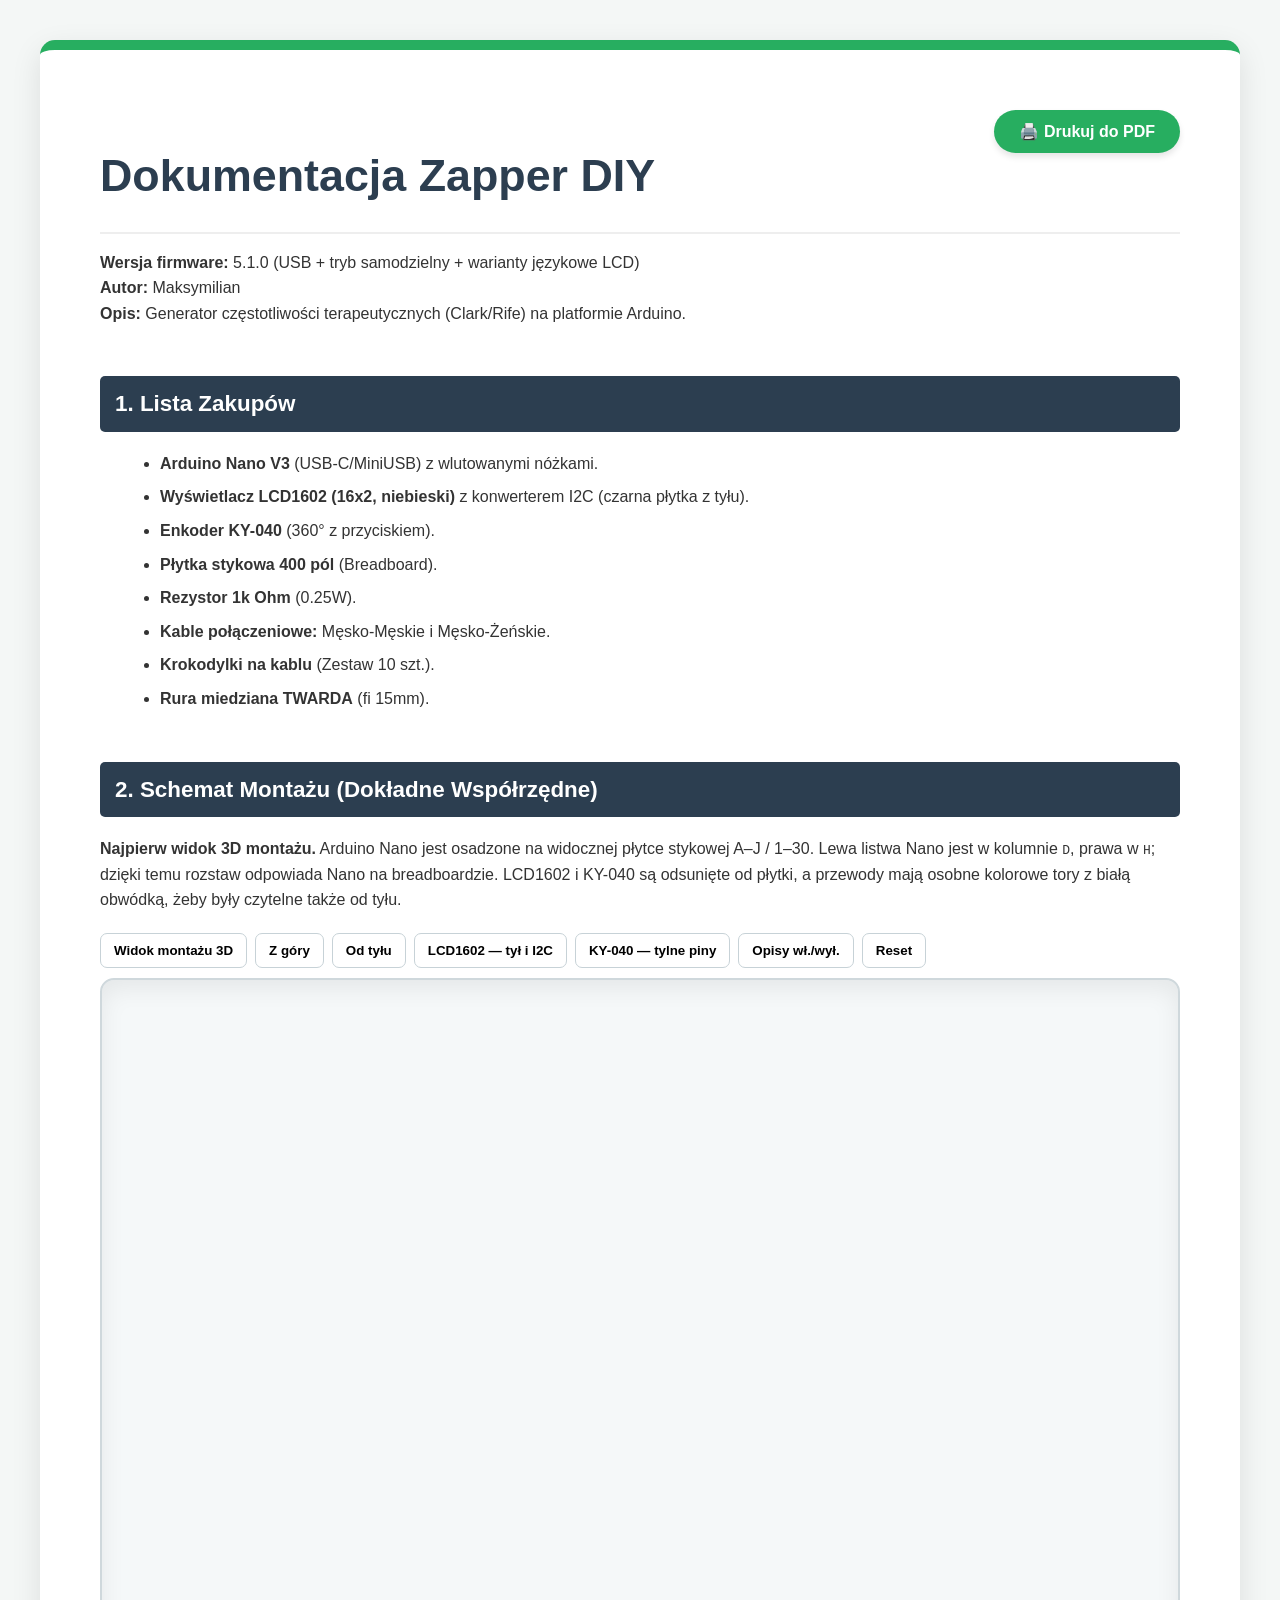
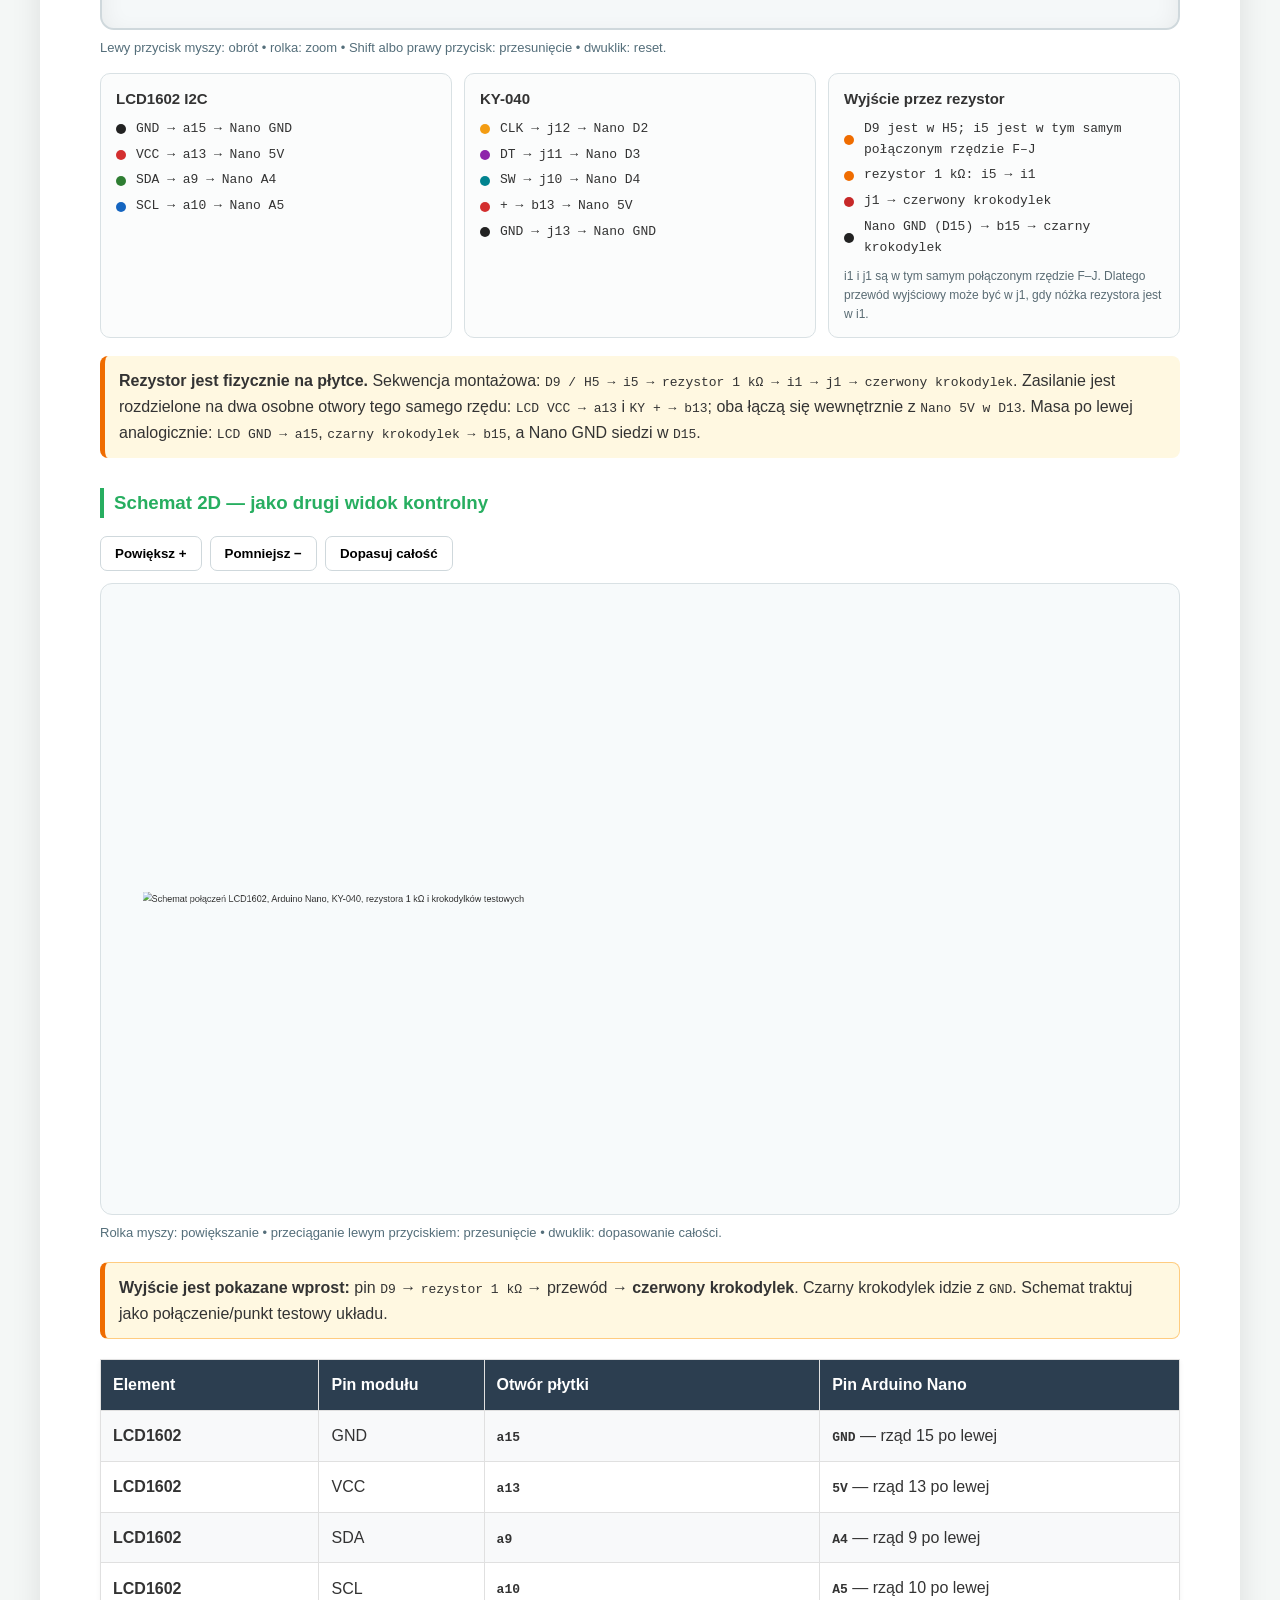
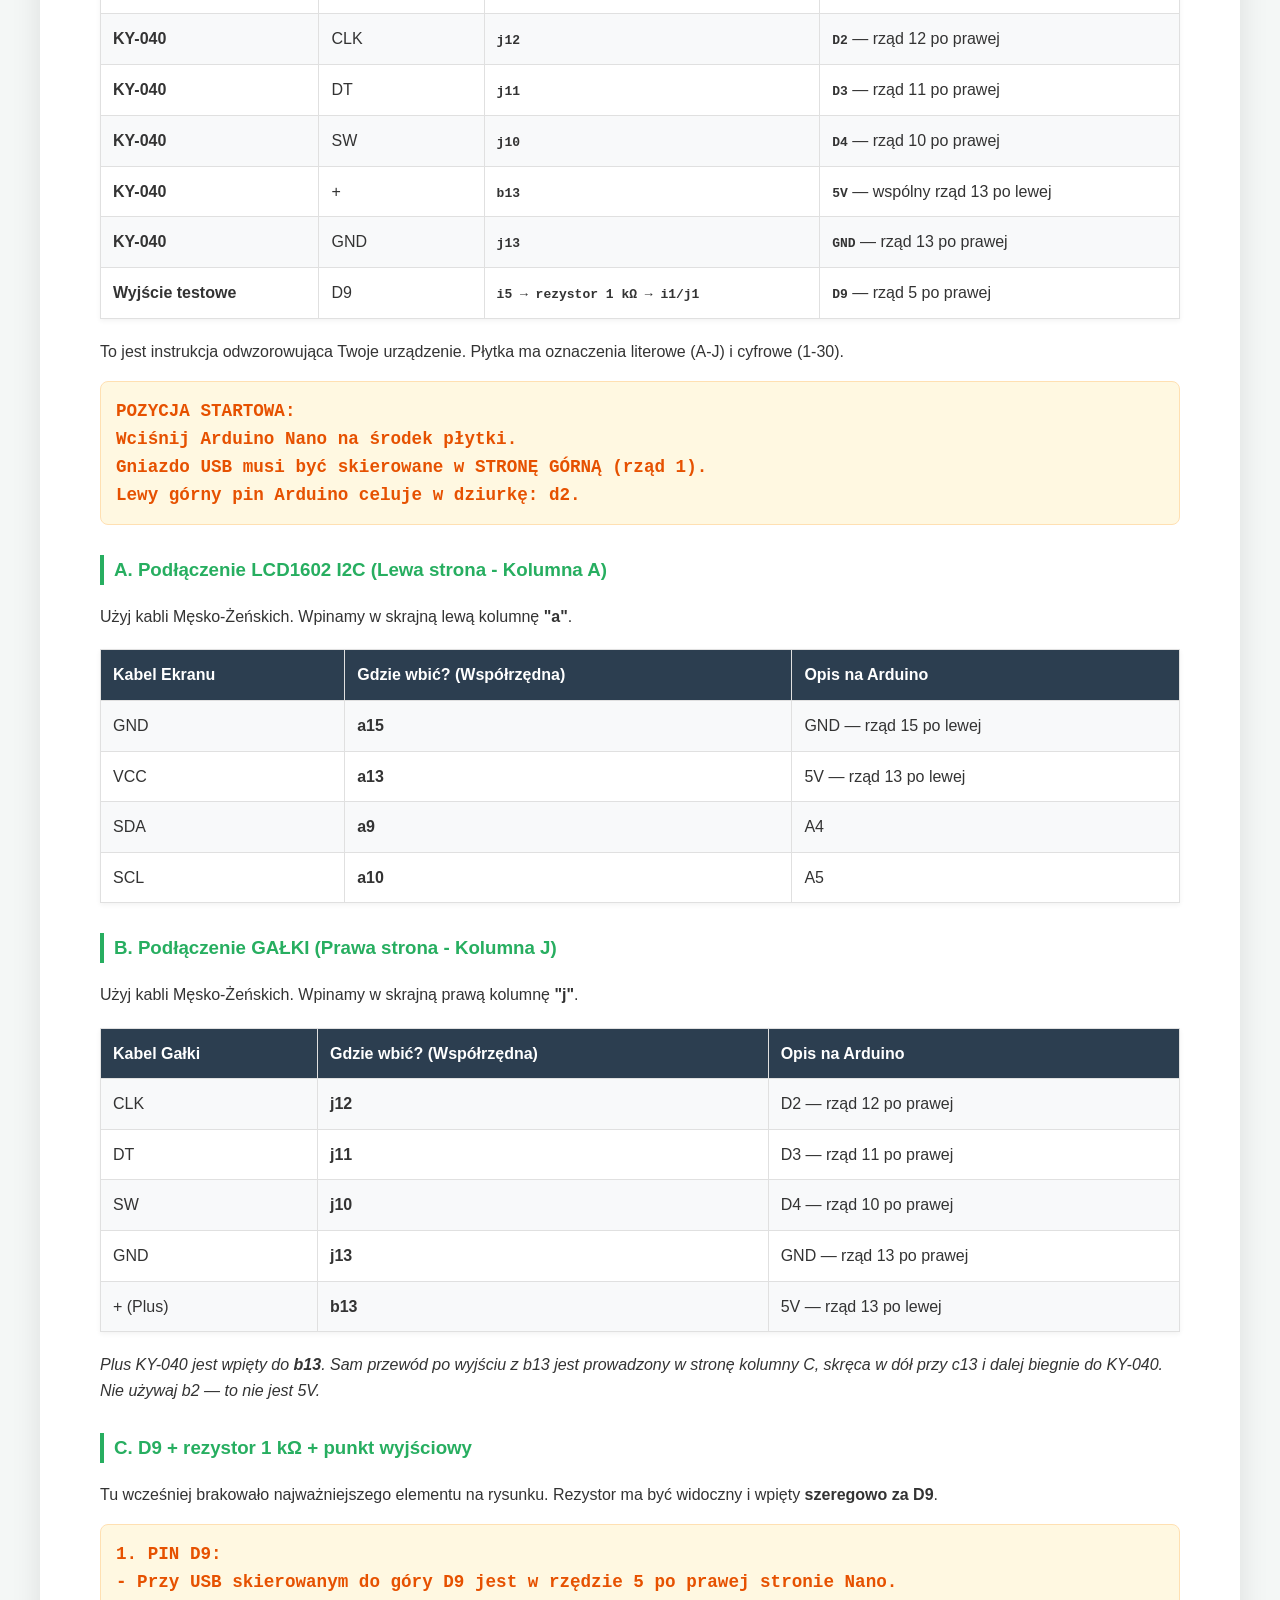
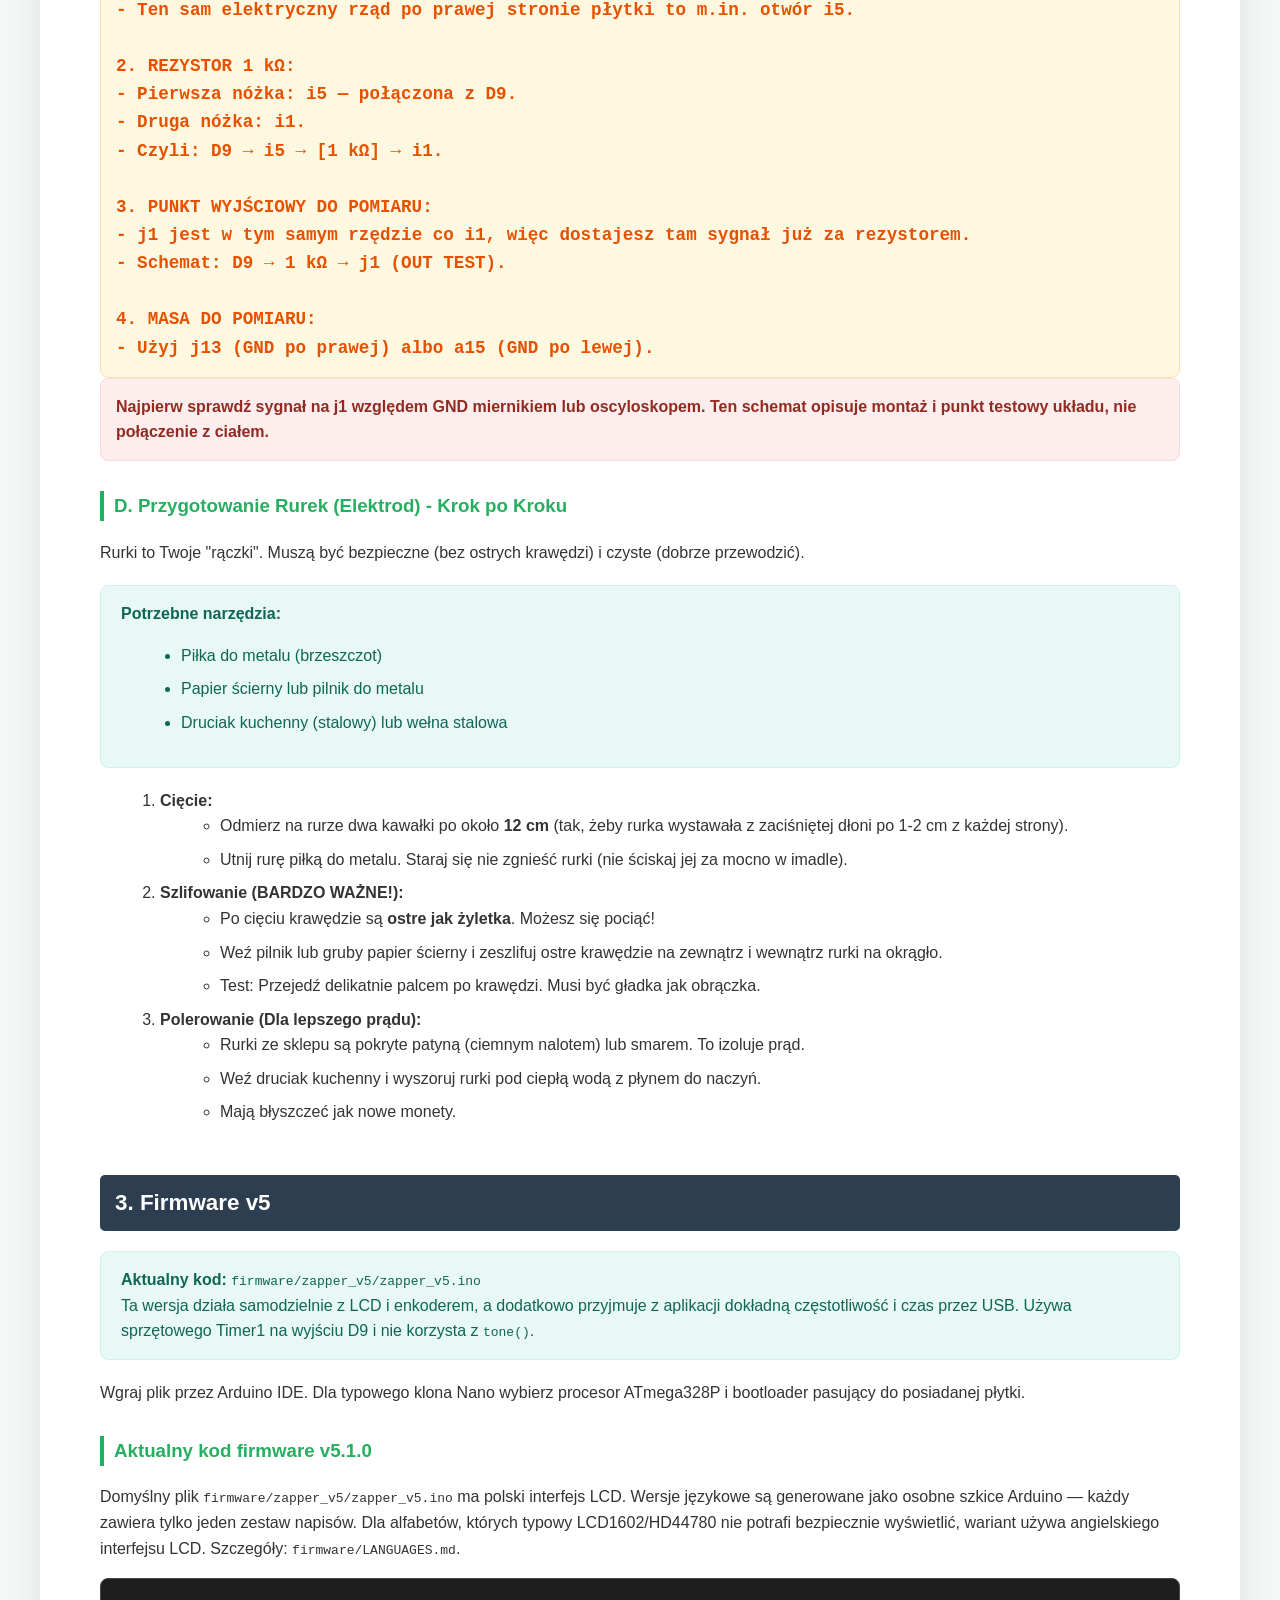
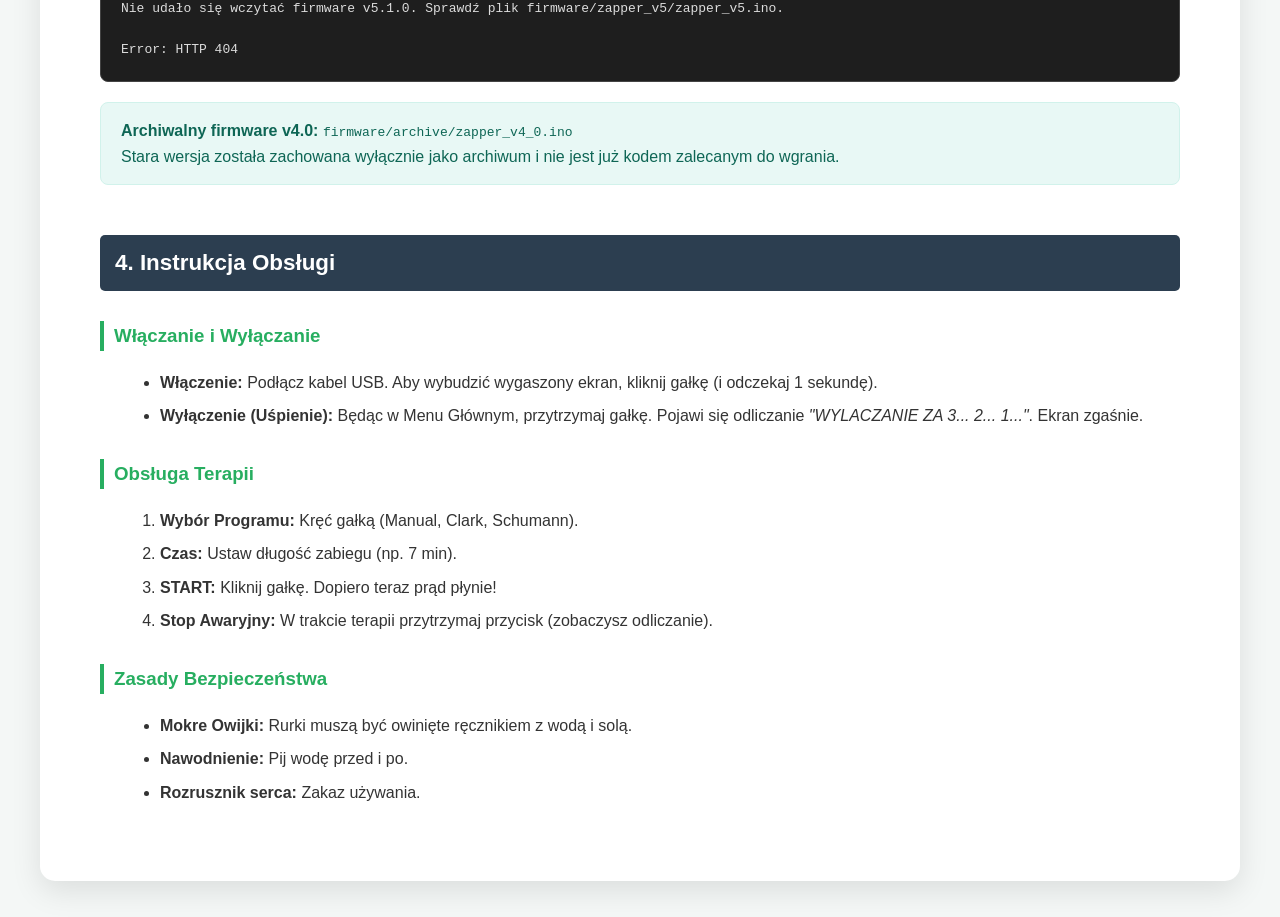
==== app/instrukcja.html @ b1ab1b59 "Prepare Zapper v10.3.0 with automatic updates" ====
<!DOCTYPE html>
<html lang="pl">
<head>
    <meta charset="UTF-8">
    <meta name="viewport" content="width=device-width, initial-scale=1.0">
    <title>Dokumentacja Zapper DIY v5.1.0</title>
    <style>
        :root {
            --primary: #2c3e50;
            --accent: #27ae60;
            --bg: #f4f7f6;
            --text: #333;
            --code-bg: #1e1e1e;
            --code-text: #dcdcdc;
        }
        body {
            font-family: 'Segoe UI', Helvetica, Arial, sans-serif;
            line-height: 1.6;
            color: var(--text);
            background-color: var(--bg);
            margin: 0;
            padding: 40px;
        }
        .container {
            max-width: 1320px;
            margin: 0 auto;
            background: white;
            padding: 60px;
            box-shadow: 0 10px 30px rgba(0,0,0,0.1);
            border-radius: 15px;
            border-top: 10px solid var(--accent);
        }
        h1 { color: var(--primary); font-size: 2.8em; margin-bottom: 5px; border-bottom: 2px solid #eee; padding-bottom: 20px;}
        h2 { 
            color: white; 
            background: var(--primary); 
            padding: 10px 15px; 
            border-radius: 5px; 
            margin-top: 50px; 
            font-size: 1.4em;
        }
        h3 { color: var(--accent); margin-top: 30px; border-left: 4px solid var(--accent); padding-left: 10px; }
        
        ul, ol { margin-left: 20px; }
        li { margin-bottom: 8px; }

        .box {
            background: #e8f8f5;
            border: 1px solid #d1f2eb;
            color: #0e6655;
            padding: 15px 20px;
            margin: 20px 0;
            border-radius: 8px;
        }
        .coord-box {
            background: #fff8e1;
            border: 1px solid #ffe0b2;
            color: #e65100;
            padding: 15px;
            border-radius: 8px;
            font-weight: bold;
            font-family: 'Consolas', monospace;
            font-size: 1.1em;
        }
        .warning {
            background: #fdedec;
            border: 1px solid #fadbd8;
            color: #922b21;
            font-weight: bold;
            padding: 15px;
            border-radius: 8px;
        }
        
        table { width: 100%; border-collapse: collapse; margin: 20px 0; box-shadow: 0 2px 5px rgba(0,0,0,0.05); }
        th, td { border: 1px solid #e0e0e0; padding: 12px; text-align: left; }
        th { background-color: var(--primary); color: white; }
        tr:nth-child(even) { background-color: #f8f9fa; }

        pre {
            background-color: var(--code-bg);
            color: var(--code-text);
            padding: 20px;
            border-radius: 8px;
            overflow-x: auto;
            font-family: 'Consolas', 'Monaco', monospace;
            font-size: 13px;
            border: 1px solid #444;
        }

        .assembly-controls { display:flex; flex-wrap:wrap; gap:8px; margin:12px 0; }
        .assembly-controls button { border:1px solid #cfd8dc; background:#fff; padding:8px 12px; border-radius:6px; cursor:pointer; font-weight:600; }
        .assembly-stage { position:relative; height:470px; overflow:hidden; border:1px solid #dfe6e9; border-radius:12px; background:linear-gradient(#f9fbfb,#eef3f4); perspective:1100px; margin:12px 0 24px; cursor:grab; user-select:none; touch-action:none; }
        .assembly-stage.dragging { cursor:grabbing; }
        .assembly-world { position:absolute; left:50%; top:50%; width:780px; height:380px; margin-left:-390px; margin-top:-190px; transform-style:preserve-3d; transform:translate3d(0,0,0) rotateX(54deg) rotateZ(-12deg) scale(0.92); transition:transform .12s ease; will-change:transform; }
        .assembly-stage.dragging .assembly-world { transition:none; }
        .assembly-help { position:absolute; left:12px; bottom:10px; z-index:10; padding:6px 9px; border-radius:6px; background:rgba(255,255,255,.9); border:1px solid #d5dee2; color:#455a64; font-size:12px; pointer-events:none; }
        .part3d { position:absolute; box-sizing:border-box; border-radius:8px; box-shadow:0 10px 20px rgba(0,0,0,.14); font-weight:700; text-align:center; transform-style:preserve-3d; }
        .breadboard3d { left:215px; top:70px; width:350px; height:245px; background-color:#f7f7f2; background-image:radial-gradient(circle,#8e9aa0 1.3px,transparent 1.5px); background-size:13px 13px; border:5px solid #e3e5df; }
        .breadboard3d::after { content:"PŁYTKA STYKOWA 400 PÓL"; position:absolute; left:0; right:0; bottom:8px; color:#7b8589; font-size:12px; }
        .nano3d { left:330px; top:105px; width:120px; height:180px; background:#1976a8; border:4px solid #115878; color:white; padding-top:62px; transform:translateZ(18px); }
        .nano3d::before { content:"USB"; position:absolute; left:34px; top:-18px; width:48px; height:28px; line-height:28px; background:#cfd8dc; color:#37474f; border:2px solid #90a4ae; border-radius:4px; }
        .lcd3d { left:18px; top:105px; width:180px; height:108px; background:#167d45; border:5px solid #0e5f33; color:white; padding-top:73px; transform:translateZ(26px); }
        .lcd3d::before { content:"LCD1602 16×2"; position:absolute; left:15px; right:15px; top:14px; height:45px; line-height:45px; background:#173d91; border:4px solid #1c1c1c; color:#d9e7ff; font-family:Consolas,monospace; font-size:13px; }
        .encoder3d { left:635px; top:112px; width:125px; height:110px; background:#296e43; border:4px solid #18512f; color:white; padding-top:76px; transform:translateZ(24px); }
        .encoder3d::before { content:""; position:absolute; width:58px; height:58px; border-radius:50%; left:29px; top:10px; background:#9aa2a6; border:7px solid #626a6e; }
        .wire3d { position:absolute; height:5px; border-radius:4px; transform-origin:0 50%; box-shadow:0 2px 3px rgba(0,0,0,.22); }
        .wire3d::before, .wire3d::after { position:absolute; top:-28px; background:rgba(255,255,255,.96); border:1px solid #90a4ae; border-radius:5px; padding:2px 5px; font:700 12px Consolas,monospace; color:#263238; white-space:nowrap; box-shadow:0 1px 3px rgba(0,0,0,.15); }
        .wire3d::before { content:attr(data-from); left:0; transform:translateX(-25%); }
        .wire3d::after { content:attr(data-to); right:0; transform:translateX(25%); }
        .resistor3d { position:absolute; left:530px; top:83px; width:18px; height:96px; transform:translateZ(26px); }
        .resistor3d::before { content:""; position:absolute; left:7px; top:0; width:4px; height:96px; background:#ef6c00; }
        .resistor3d::after { content:"1 kΩ  i5 → i1 → j1 OUT TEST"; position:absolute; left:24px; top:30px; background:#fff3e0; border:2px solid #ef6c00; color:#bf360c; border-radius:5px; padding:4px 7px; font:700 12px Consolas,monospace; white-space:nowrap; }
        .nano-pin3d { position:absolute; z-index:8; padding:2px 5px; border-radius:4px; border:2px solid #f57f17; background:#fff59d; color:#3e2723; font:800 11px Consolas,monospace; transform:translateZ(36px); white-space:nowrap; }
        .np-a4 { left:278px; top:179px; } .np-a5 { left:278px; top:195px; } .np-5v { left:278px; top:231px; } .np-lgnd { left:270px; top:255px; }
        .np-d9 { left:454px; top:132px; } .np-d4 { left:454px; top:192px; } .np-d3 { left:454px; top:208px; } .np-d2 { left:454px; top:224px; } .np-rgnd { left:454px; top:240px; }
        .w-lcd-gnd { left:194px; top:128px; width:145px; background:#222; transform:translateZ(12px) rotate(8deg); }
        .w-lcd-vcc { left:194px; top:151px; width:150px; background:#d32f2f; transform:translateZ(13px) rotate(3deg); }
        .w-lcd-sda { left:194px; top:177px; width:151px; background:#2e7d32; transform:translateZ(14px) rotate(-3deg); }
        .w-lcd-scl { left:194px; top:200px; width:155px; background:#1565c0; transform:translateZ(15px) rotate(-8deg); }
        .w-enc-clk { left:448px; top:139px; width:192px; background:#f9a825; transform:translateZ(12px) rotate(-2deg); }
        .w-enc-dt { left:448px; top:164px; width:192px; background:#8e24aa; transform:translateZ(13px) rotate(2deg); }
        .w-enc-sw { left:448px; top:189px; width:194px; background:#00838f; transform:translateZ(14px) rotate(5deg); }
        .w-enc-gnd { left:448px; top:214px; width:195px; background:#222; transform:translateZ(15px) rotate(9deg); }
        .w-enc-vcc { left:445px; top:239px; width:200px; background:#d32f2f; transform:translateZ(16px) rotate(12deg); }
        .assembly-pinmap { display:grid; grid-template-columns:repeat(auto-fit,minmax(220px,1fr)); gap:10px; margin:14px 0 24px; }
        .assembly-pinmap div { border:1px solid #dde4e7; border-radius:8px; padding:10px 12px; background:#fafcfc; }
        .wiring-card { margin:18px 0 28px; border:2px solid #cfd8dc; border-radius:12px; background:#fff; overflow:hidden; }
        .wiring-card h3 { margin:0; padding:14px 18px; border-left:0; background:#263238; color:white; }
        .wiring-card p { padding:0 18px; }
        .wiring-scroll { overflow-x:auto; padding:12px; }
        .wiring-svg { display:block; width:100%; min-width:920px; height:auto; background:#f7fafb; border-radius:8px; }
        .wiring-svg .board { fill:#f3f1e7; stroke:#b0bec5; stroke-width:3; }
        .wiring-svg .nano { fill:#1780ad; stroke:#0f5f82; stroke-width:3; }
        .wiring-svg .lcd { fill:#17864c; stroke:#0c6134; stroke-width:3; }
        .wiring-svg .lcd-screen { fill:#153f94; stroke:#111; stroke-width:5; }
        .wiring-svg .encoder { fill:#2f7548; stroke:#1c5935; stroke-width:3; }
        .wiring-svg .knob { fill:#9aa2a6; stroke:#60686d; stroke-width:6; }
        .wiring-svg .pin { fill:#fff; stroke:#263238; stroke-width:2; }
        .wiring-svg .pin-used { fill:#fff59d; stroke:#f57f17; stroke-width:3; }
        .wiring-svg .wire { fill:none; stroke-width:6; stroke-linecap:round; stroke-linejoin:round; opacity:.92; }
        .wiring-svg .wire-gnd { stroke:#212121; }
        .wiring-svg .wire-vcc { stroke:#d32f2f; }
        .wiring-svg .wire-sda { stroke:#2e7d32; }
        .wiring-svg .wire-scl { stroke:#1565c0; }
        .wiring-svg .wire-clk { stroke:#f9a825; }
        .wiring-svg .wire-dt { stroke:#8e24aa; }
        .wiring-svg .wire-sw { stroke:#00838f; }
        .wiring-svg .wire-out { stroke:#ef6c00; }
        .wiring-svg text { font-family:Segoe UI,Arial,sans-serif; fill:#263238; }
        .wiring-svg .small { font-size:13px; }
        .wiring-svg .label { font-size:15px; font-weight:700; }
        .wiring-svg .major { font-size:19px; font-weight:800; }
        .wiring-svg .endpoint { fill:#fff; stroke:#607d8b; stroke-width:1.5; rx:5; }
        .wiring-svg .resistor-body { fill:#d7b98a; stroke:#6d4c41; stroke-width:2; }
        .connection-table code { font-weight:700; white-space:nowrap; }
        .connection-table td:first-child { font-weight:700; }

        /* Nowy, główny schemat: płaski SVG. Stary pseudo-3D zostaje w pliku tylko tymczasowo, ale nie jest wyświetlany. */
        .assembly-note, .assembly-controls, .assembly-stage, .assembly-pinmap, .wiring-card { display:none !important; }
        .svg-wiring-toolbar { display:flex; gap:8px; flex-wrap:wrap; margin:12px 0; }
        .svg-wiring-toolbar button { border:1px solid #cfd8dc; background:#fff; padding:9px 14px; border-radius:7px; cursor:pointer; font-weight:700; }
        .svg-wiring-toolbar button:hover { background:#f1f5f6; }
        .svg-wiring-viewer { position:relative; height:clamp(500px,70vh,820px); overflow:hidden; border:1px solid #d9e1e4; border-radius:12px; background:#f7fafb; cursor:grab; user-select:none; touch-action:none; }
        .svg-wiring-viewer.dragging { cursor:grabbing; }
        .svg-wiring-viewer img { position:absolute; left:50%; top:50%; width:1760px; max-width:none; height:auto; transform-origin:center center; pointer-events:none; will-change:transform; }
        .svg-wiring-help { margin:8px 0 18px; color:#546e7a; font-size:13px; }
        .svg-wiring-warning { background:#fff8e1; border:1px solid #ffcc80; border-left:5px solid #ef6c00; padding:12px 14px; border-radius:8px; margin:12px 0; }
        .real3d-block { margin:20px 0 30px; }
        .real3d-toolbar { display:flex; flex-wrap:wrap; gap:8px; margin:10px 0; }
        .real3d-toolbar button { border:1px solid #c7d2d7; background:#fff; padding:9px 13px; border-radius:7px; cursor:pointer; font-weight:700; }
        .real3d-toolbar button:hover { background:#eef4f6; }
        .real3d-scene { position:relative; height:clamp(500px,72vh,860px); border:2px solid #cfd8dc; border-radius:14px; overflow:hidden; background:#f5f8f9; box-shadow:0 8px 25px rgba(0,0,0,.07) inset; }
        .real3d-scene canvas { display:block; width:100%; height:100%; cursor:grab; user-select:none; touch-action:none; }
        .real3d-scene canvas.dragging { cursor:grabbing; }
        .real3d-note { margin:8px 0 0; color:#546e7a; font-size:13px; }
        .real3d-important { margin:12px 0; padding:12px 14px; border-left:5px solid #ef6c00; background:#fff8e1; border-radius:8px; }
        .connection-legend-grid { display:grid; grid-template-columns:repeat(3,minmax(0,1fr)); gap:12px; margin:14px 0 18px; }
        .connection-legend-grid .legend-card { border:1px solid #d9e1e4; border-radius:10px; padding:13px 15px; background:#fbfcfc; }
        .connection-legend-grid .legend-card strong { display:block; margin-bottom:8px; font-size:15px; }
        .connection-legend-grid .legend-line { display:grid; grid-template-columns:12px 1fr; gap:8px; align-items:center; margin:5px 0; font-family:Consolas,monospace; font-size:13px; }
        .connection-legend-grid .swatch { width:10px; height:10px; border-radius:50%; display:block; }
        .connection-legend-grid .note { margin-top:8px; font-size:12px; color:#596b73; }
        @media (max-width: 980px) {
            body { padding:12px; }
            .container { padding:22px; border-radius:10px; }
            h1 { font-size:2em; }
            .connection-legend-grid { grid-template-columns:1fr; }
            .real3d-scene { height:clamp(460px,68vh,680px); }
            .svg-wiring-viewer { height:clamp(460px,68vh,680px); }
            .real3d-toolbar button, .svg-wiring-toolbar button { padding:8px 10px; font-size:13px; }
        }
        @media (max-width: 620px) {
            body { padding:6px; }
            .container { padding:12px; border-top-width:6px; }
            .real3d-scene, .svg-wiring-viewer { height:520px; }
            .real3d-toolbar { gap:5px; }
        }

        .print-btn {
            float: right;
            background: var(--accent);
            color: white;
            border: none;
            padding: 12px 25px;
            border-radius: 30px;
            cursor: pointer;
            font-size: 16px;
            font-weight: bold;
            box-shadow: 0 4px 6px rgba(0,0,0,0.1);
            transition: all 0.3s;
        }
        .print-btn:hover { background: #219150; transform: translateY(-2px); }

        @media print {
            .print-btn { display: none; }
            body { background: white; padding: 0; }
            .container { box-shadow: none; border: none; padding: 0; width: 100%; margin: 0; }
            h2 { background: none; color: black; border-bottom: 2px solid black; padding: 0; }
            pre { white-space: pre-wrap; border: 1px solid #ccc; color: black; background: none; }
        }
    </style>
</head>
<body>

<div class="container">
    <button class="print-btn" onclick="window.print()">🖨️ Drukuj do PDF</button>

    <h1>Dokumentacja Zapper DIY</h1>
    <p><strong>Wersja firmware:</strong> 5.1.0 (USB + tryb samodzielny + warianty językowe LCD)<br>
    <strong>Autor:</strong> Maksymilian<br>
    <strong>Opis:</strong> Generator częstotliwości terapeutycznych (Clark/Rife) na platformie Arduino.</p>

    <!-- SEKCJA 1 -->
    <h2>1. Lista Zakupów</h2>
    <ul>
        <li><strong>Arduino Nano V3</strong> (USB-C/MiniUSB) z wlutowanymi nóżkami.</li>
        <li><strong>Wyświetlacz LCD1602 (16x2, niebieski)</strong> z konwerterem I2C (czarna płytka z tyłu).</li>
        <li><strong>Enkoder KY-040</strong> (360° z przyciskiem).</li>
        <li><strong>Płytka stykowa 400 pól</strong> (Breadboard).</li>
        <li><strong>Rezystor 1k Ohm</strong> (0.25W).</li>
        <li><strong>Kable połączeniowe:</strong> Męsko-Męskie i Męsko-Żeńskie.</li>
        <li><strong>Krokodylki na kablu</strong> (Zestaw 10 szt.).</li>
        <li><strong>Rura miedziana TWARDA</strong> (fi 15mm).</li>
    </ul>

    <!-- SEKCJA 2 -->
    <h2>2. Schemat Montażu (Dokładne Współrzędne)</h2>
    <p><strong>Najpierw widok 3D montażu.</strong> Arduino Nano jest osadzone na widocznej płytce stykowej A–J / 1–30. Lewa listwa Nano jest w kolumnie <code>D</code>, prawa w <code>H</code>; dzięki temu rozstaw odpowiada Nano na breadboardzie. LCD1602 i KY-040 są odsunięte od płytki, a przewody mają osobne kolorowe tory z białą obwódką, żeby były czytelne także od tyłu.</p>

    <div class="real3d-block">
        <div class="real3d-toolbar">
            <button type="button" onclick="wiring3dView('iso')">Widok montażu 3D</button>
            <button type="button" onclick="wiring3dView('top')">Z góry</button>
            <button type="button" onclick="wiring3dView('rear')">Od tyłu</button>
            <button type="button" onclick="wiring3dView('lcdRear')">LCD1602 — tył i I2C</button>
            <button type="button" onclick="wiring3dView('kyRear')">KY-040 — tylne piny</button>
            <button type="button" onclick="wiring3dToggleLabels()">Opisy wł./wył.</button>
            <button type="button" onclick="wiring3dReset()">Reset</button>
        </div>
        <div class="real3d-scene" id="wiring3dScene">
            <canvas id="wiring3dCanvas" aria-label="Interaktywny model 3D montażu Zappera"></canvas>
        </div>
        <div class="real3d-note">Lewy przycisk myszy: obrót • rolka: zoom • Shift albo prawy przycisk: przesunięcie • dwuklik: reset.</div>
        <div class="connection-legend-grid">
            <div class="legend-card">
                <strong>LCD1602 I2C</strong>
                <div class="legend-line"><span class="swatch" style="background:#222"></span><span>GND → a15 → Nano GND</span></div>
                <div class="legend-line"><span class="swatch" style="background:#d32f2f"></span><span>VCC → a13 → Nano 5V</span></div>
                <div class="legend-line"><span class="swatch" style="background:#2e7d32"></span><span>SDA → a9 → Nano A4</span></div>
                <div class="legend-line"><span class="swatch" style="background:#1565c0"></span><span>SCL → a10 → Nano A5</span></div>
            </div>
            <div class="legend-card">
                <strong>KY-040</strong>
                <div class="legend-line"><span class="swatch" style="background:#f39c12"></span><span>CLK → j12 → Nano D2</span></div>
                <div class="legend-line"><span class="swatch" style="background:#8e24aa"></span><span>DT → j11 → Nano D3</span></div>
                <div class="legend-line"><span class="swatch" style="background:#00838f"></span><span>SW → j10 → Nano D4</span></div>
                <div class="legend-line"><span class="swatch" style="background:#d32f2f"></span><span>+ → b13 → Nano 5V</span></div>
                <div class="legend-line"><span class="swatch" style="background:#222"></span><span>GND → j13 → Nano GND</span></div>
            </div>
            <div class="legend-card">
                <strong>Wyjście przez rezystor</strong>
                <div class="legend-line"><span class="swatch" style="background:#ef6c00"></span><span>D9 jest w H5; i5 jest w tym samym połączonym rzędzie F–J</span></div>
                <div class="legend-line"><span class="swatch" style="background:#ef6c00"></span><span>rezystor 1 kΩ: i5 → i1</span></div>
                <div class="legend-line"><span class="swatch" style="background:#c62828"></span><span>j1 → czerwony krokodylek</span></div>
                <div class="legend-line"><span class="swatch" style="background:#222"></span><span>Nano GND (D15) → b15 → czarny krokodylek</span></div>
                <div class="note">i1 i j1 są w tym samym połączonym rzędzie F–J. Dlatego przewód wyjściowy może być w j1, gdy nóżka rezystora jest w i1.</div>
            </div>
        </div>
        <div class="real3d-important"><strong>Rezystor jest fizycznie na płytce.</strong> Sekwencja montażowa: <code>D9 / H5 → i5 → rezystor 1 kΩ → i1 → j1 → czerwony krokodylek</code>. Zasilanie jest rozdzielone na dwa osobne otwory tego samego rzędu: <code>LCD VCC → a13</code> i <code>KY + → b13</code>; oba łączą się wewnętrznie z <code>Nano 5V w D13</code>. Masa po lewej analogicznie: <code>LCD GND → a15</code>, <code>czarny krokodylek → b15</code>, a Nano GND siedzi w <code>D15</code>.</div>
    </div>

    <h3>Schemat 2D — jako drugi widok kontrolny</h3>
    <div class="svg-wiring-toolbar">
        <button type="button" onclick="wiringZoom(1.2)">Powiększ +</button>
        <button type="button" onclick="wiringZoom(1/1.2)">Pomniejsz −</button>
        <button type="button" onclick="wiringReset()">Dopasuj całość</button>
    </div>
    <div class="svg-wiring-viewer" id="wiringViewer" aria-label="Skalowalny schemat połączeń Zappera">
        <img id="wiringImage" src="/assets/zapper_wiring.svg" alt="Schemat połączeń LCD1602, Arduino Nano, KY-040, rezystora 1 kΩ i krokodylków testowych">
    </div>
    <div class="svg-wiring-help">Rolka myszy: powiększanie • przeciąganie lewym przyciskiem: przesunięcie • dwuklik: dopasowanie całości.</div>
    <div class="svg-wiring-warning"><strong>Wyjście jest pokazane wprost:</strong> pin <code>D9</code> → <code>rezystor 1 kΩ</code> → przewód → <strong>czerwony krokodylek</strong>. Czarny krokodylek idzie z <code>GND</code>. Schemat traktuj jako połączenie/punkt testowy układu.</div>
    <p class="assembly-note"><strong>Podgląd przestrzenny:</strong> poniższy model pokazuje rozmieszczenie Arduino Nano, LCD1602 i enkodera KY-040 oraz przebieg przewodów sterujących. To wizualizacja montażowa; dokładne piny są podane w tabelach poniżej.</p>
    <div class="assembly-controls">
        <button type="button" onclick="setAssemblyView('iso')">Widok 3D</button>
        <button type="button" onclick="setAssemblyView('top')">Widok z góry</button>
        <button type="button" onclick="setAssemblyView('front')">Widok z przodu</button>
        <button type="button" onclick="resetAssemblyView()">Reset widoku</button>
    </div>
    <div class="assembly-stage" id="assemblyStage" aria-label="Interaktywny model montażu Zappera">
        <div class="assembly-world" id="assemblyWorld">
            <div class="part3d breadboard3d"></div>
            <div class="part3d nano3d">ARDUINO NANO</div>
            <div class="nano-pin3d np-a4">A4 / r9</div>
            <div class="nano-pin3d np-a5">A5 / r10</div>
            <div class="nano-pin3d np-5v">5V / r13</div>
            <div class="nano-pin3d np-lgnd">GND / r15</div>
            <div class="nano-pin3d np-d9">D9 / r5</div>
            <div class="nano-pin3d np-d4">D4 / r10</div>
            <div class="nano-pin3d np-d3">D3 / r11</div>
            <div class="nano-pin3d np-d2">D2 / r12</div>
            <div class="nano-pin3d np-rgnd">GND / r13</div>
            <div class="part3d lcd3d">I2C: GND VCC SDA SCL</div>
            <div class="part3d encoder3d">KY-040</div>
            <div class="resistor3d" aria-label="Rezystor 1 kiloohm od D9 przez i5 do i1 i punktu j1"></div>
            <div class="wire3d w-lcd-gnd" data-from="LCD GND" data-to="a15 / Nano GND"></div>
            <div class="wire3d w-lcd-vcc" data-from="LCD VCC" data-to="a13 / Nano 5V"></div>
            <div class="wire3d w-lcd-sda" data-from="LCD SDA" data-to="a9 / Nano A4"></div>
            <div class="wire3d w-lcd-scl" data-from="LCD SCL" data-to="a10 / Nano A5"></div>
            <div class="wire3d w-enc-clk" data-from="KY CLK" data-to="j12 / Nano D2"></div>
            <div class="wire3d w-enc-dt" data-from="KY DT" data-to="j11 / Nano D3"></div>
            <div class="wire3d w-enc-sw" data-from="KY SW" data-to="j10 / Nano D4"></div>
            <div class="wire3d w-enc-gnd" data-from="KY GND" data-to="j13 / Nano GND"></div>
            <div class="wire3d w-enc-vcc" data-from="KY +" data-to="b13 / Nano 5V"></div>
        </div>
        <div class="assembly-help">Przeciągnij: obrót • Shift/prawy: przesunięcie • rolka: zoom • dwuklik: reset</div>
    </div>
    <div class="assembly-pinmap">
        <div><strong>LCD1602 I2C</strong><br><code>GND → a15 → Nano GND</code><br><code>VCC → a13 → Nano 5V</code><br><code>SDA → a9 → Nano A4</code><br><code>SCL → a10 → Nano A5</code></div>
        <div><strong>KY-040</strong><br><code>CLK → j12 → Nano D2</code><br><code>DT → j11 → Nano D3</code><br><code>SW → j10 → Nano D4</code><br><code>+ → b13 → Nano 5V</code><br><code>GND → j13 → Nano GND</code></div>
        <div><strong>Wyjście testowe</strong><br><code>Nano D9 → i5</code><br><code>rezystor 1 kΩ: i5 → i1</code><br><code>j1 = OUT TEST</code><br><small>Nie pomijaj rezystora.</small></div>
    </div>

    <div class="wiring-card">
        <h3>Dokładny schemat — patrz na ten widok przy wpinaniu kabli</h3>
        <p><strong>USB Arduino jest u góry.</strong> Każda linia kończy się na konkretnym pinie Nano. Oznaczenia <code>a9</code>, <code>j12</code> itd. są dokładnymi otworami płytki stykowej.</p>
        <div class="wiring-scroll">
            <svg class="wiring-svg" viewBox="0 0 1000 620" role="img" aria-label="Dokładne połączenia LCD1602, Arduino Nano, KY-040 i rezystora 1 kiloohm">
                <rect class="board" x="250" y="55" width="500" height="520" rx="18"/>
                <text class="major" x="500" y="592" text-anchor="middle">PŁYTKA STYKOWA — USB NANO U GÓRY</text>

                <rect class="nano" x="440" y="130" width="120" height="340" rx="9"/>
                <rect x="468" y="92" width="64" height="45" rx="5" fill="#cfd8dc" stroke="#78909c" stroke-width="3"/>
                <text class="label" x="500" y="120" text-anchor="middle">USB</text>
                <text class="major" x="500" y="285" text-anchor="middle" fill="white">ARDUINO</text>
                <text class="major" x="500" y="310" text-anchor="middle" fill="white">NANO</text>

                <!-- używane piny Nano: lewa strona -->
                <circle class="pin-used" cx="430" cy="318" r="8"/><text class="label" x="415" y="323" text-anchor="end">A4 · rząd 9</text>
                <circle class="pin-used" cx="430" cy="342" r="8"/><text class="label" x="415" y="347" text-anchor="end">A5 · rząd 10</text>
                <circle class="pin-used" cx="430" cy="414" r="8"/><text class="label" x="415" y="419" text-anchor="end">5V · rząd 13</text>
                <circle class="pin-used" cx="430" cy="462" r="8"/><text class="label" x="415" y="467" text-anchor="end">GND · rząd 15</text>

                <!-- używane piny Nano: prawa strona -->
                <circle class="pin-used" cx="570" cy="222" r="8"/><text class="label" x="585" y="227">D9 · rząd 5</text>
                <circle class="pin-used" cx="570" cy="342" r="8"/><text class="label" x="585" y="347">D4 · rząd 10</text>
                <circle class="pin-used" cx="570" cy="366" r="8"/><text class="label" x="585" y="371">D3 · rząd 11</text>
                <circle class="pin-used" cx="570" cy="390" r="8"/><text class="label" x="585" y="395">D2 · rząd 12</text>
                <circle class="pin-used" cx="570" cy="414" r="8"/><text class="label" x="585" y="419">GND · rząd 13</text>

                <!-- LCD -->
                <rect class="lcd" x="20" y="165" width="180" height="190" rx="8"/>
                <rect class="lcd-screen" x="42" y="190" width="136" height="72" rx="5"/>
                <text class="major" x="110" y="230" text-anchor="middle" fill="white">LCD1602</text>
                <text class="small" x="110" y="285" text-anchor="middle" fill="white">I2C</text>
                <circle class="pin" cx="200" cy="300" r="7"/><text class="label" x="188" y="305" text-anchor="end" fill="white">GND</text>
                <circle class="pin" cx="200" cy="320" r="7"/><text class="label" x="188" y="325" text-anchor="end" fill="white">VCC</text>
                <circle class="pin" cx="200" cy="340" r="7"/><text class="label" x="188" y="345" text-anchor="end" fill="white">SDA</text>
                <circle class="pin" cx="200" cy="360" r="7"/><text class="label" x="188" y="365" text-anchor="end" fill="white">SCL</text>

                <!-- przewody LCD -->
                <path class="wire wire-gnd" d="M200 300 H225 V462 H430"/><text class="small" x="260" y="454">a15 → GND</text>
                <path class="wire wire-vcc" d="M200 320 H235 V414 H430"/><text class="small" x="270" y="405">a13 → 5V</text>
                <path class="wire wire-sda" d="M200 340 H300 V318 H430"/><text class="small" x="305" y="309">a9 → A4</text>
                <path class="wire wire-scl" d="M200 360 H325 V342 H430"/><text class="small" x="330" y="334">a10 → A5</text>

                <!-- KY-040 -->
                <rect class="encoder" x="805" y="170" width="175" height="230" rx="8"/>
                <circle class="knob" cx="895" cy="230" r="43"/>
                <text class="major" x="895" y="300" text-anchor="middle" fill="white">KY-040</text>
                <circle class="pin" cx="805" cy="320" r="7"/><text class="label" x="818" y="325" fill="white">CLK</text>
                <circle class="pin" cx="805" cy="340" r="7"/><text class="label" x="818" y="345" fill="white">DT</text>
                <circle class="pin" cx="805" cy="360" r="7"/><text class="label" x="818" y="365" fill="white">SW</text>
                <circle class="pin" cx="805" cy="380" r="7"/><text class="label" x="818" y="385" fill="white">+</text>
                <circle class="pin" cx="805" cy="400" r="7"/><text class="label" x="818" y="405" fill="white">GND</text>

                <!-- przewody KY-040 -->
                <path class="wire wire-clk" d="M805 320 H735 V390 H570"/><text class="small" x="690" y="382">j12 → D2</text>
                <path class="wire wire-dt" d="M805 340 H715 V366 H570"/><text class="small" x="670" y="358">j11 → D3</text>
                <path class="wire wire-sw" d="M805 360 H695 V342 H570"/><text class="small" x="650" y="334">j10 → D4</text>
                <path class="wire wire-gnd" d="M805 400 H675 V414 H570"/><text class="small" x="650" y="435">j13 → GND</text>
                <path class="wire wire-vcc" d="M805 380 H785 V520 H390 V414 H430"/><text class="small" x="545" y="512">b13 → 5V</text>

                <!-- rezystor 1 kΩ i wyjście testowe -->
                <path class="wire wire-out" d="M570 222 H670 V205"/>
                <rect class="resistor-body" x="656" y="155" width="28" height="50" rx="8"/>
                <path class="wire wire-out" d="M670 155 V125 H755"/>
                <circle cx="670" cy="222" r="7" fill="#ffcc80" stroke="#ef6c00" stroke-width="3"/>
                <circle cx="670" cy="125" r="7" fill="#ffcc80" stroke="#ef6c00" stroke-width="3"/>
                <rect class="endpoint" x="752" y="103" width="132" height="44"/>
                <text class="label" x="818" y="121" text-anchor="middle">j1 = OUT TEST</text>
                <text class="small" x="818" y="139" text-anchor="middle">punkt pomiarowy</text>
                <text class="label" x="690" y="178">1 kΩ</text>
                <text class="small" x="680" y="239">i5</text>
                <text class="small" x="680" y="118">i1</text>
            </svg>
        </div>
    </div>

    <table class="connection-table">
        <tr><th>Element</th><th>Pin modułu</th><th>Otwór płytki</th><th>Pin Arduino Nano</th></tr>
        <tr><td>LCD1602</td><td>GND</td><td><code>a15</code></td><td><code>GND</code> — rząd 15 po lewej</td></tr>
        <tr><td>LCD1602</td><td>VCC</td><td><code>a13</code></td><td><code>5V</code> — rząd 13 po lewej</td></tr>
        <tr><td>LCD1602</td><td>SDA</td><td><code>a9</code></td><td><code>A4</code> — rząd 9 po lewej</td></tr>
        <tr><td>LCD1602</td><td>SCL</td><td><code>a10</code></td><td><code>A5</code> — rząd 10 po lewej</td></tr>
        <tr><td>KY-040</td><td>CLK</td><td><code>j12</code></td><td><code>D2</code> — rząd 12 po prawej</td></tr>
        <tr><td>KY-040</td><td>DT</td><td><code>j11</code></td><td><code>D3</code> — rząd 11 po prawej</td></tr>
        <tr><td>KY-040</td><td>SW</td><td><code>j10</code></td><td><code>D4</code> — rząd 10 po prawej</td></tr>
        <tr><td>KY-040</td><td>+</td><td><code>b13</code></td><td><code>5V</code> — wspólny rząd 13 po lewej</td></tr>
        <tr><td>KY-040</td><td>GND</td><td><code>j13</code></td><td><code>GND</code> — rząd 13 po prawej</td></tr>
        <tr><td>Wyjście testowe</td><td>D9</td><td><code>i5 → rezystor 1 kΩ → i1/j1</code></td><td><code>D9</code> — rząd 5 po prawej</td></tr>
    </table>

    <p>To jest instrukcja odwzorowująca Twoje urządzenie. Płytka ma oznaczenia literowe (A-J) i cyfrowe (1-30).</p>
    
    <div class="coord-box">
        POZYCJA STARTOWA:<br>
        Wciśnij Arduino Nano na środek płytki.<br>
        Gniazdo USB musi być skierowane w STRONĘ GÓRNĄ (rząd 1).<br>
        Lewy górny pin Arduino celuje w dziurkę: <strong>d2</strong>.
    </div>

    <h3>A. Podłączenie LCD1602 I2C (Lewa strona - Kolumna A)</h3>
    <p>Użyj kabli Męsko-Żeńskich. Wpinamy w skrajną lewą kolumnę <strong>"a"</strong>.</p>
    <table>
        <tr>
            <th>Kabel Ekranu</th>
            <th>Gdzie wbić? (Współrzędna)</th>
            <th>Opis na Arduino</th>
        </tr>
        <tr>
            <td>GND</td>
            <td><strong>a15</strong></td>
            <td>GND — rząd 15 po lewej</td>
        </tr>
        <tr>
            <td>VCC</td>
            <td><strong>a13</strong></td>
            <td>5V — rząd 13 po lewej</td>
        </tr>
        <tr>
            <td>SDA</td>
            <td><strong>a9</strong></td>
            <td>A4</td>
        </tr>
        <tr>
            <td>SCL</td>
            <td><strong>a10</strong></td>
            <td>A5</td>
        </tr>
    </table>

    <h3>B. Podłączenie GAŁKI (Prawa strona - Kolumna J)</h3>
    <p>Użyj kabli Męsko-Żeńskich. Wpinamy w skrajną prawą kolumnę <strong>"j"</strong>.</p>
    <table>
        <tr>
            <th>Kabel Gałki</th>
            <th>Gdzie wbić? (Współrzędna)</th>
            <th>Opis na Arduino</th>
        </tr>
        <tr>
            <td>CLK</td>
            <td><strong>j12</strong></td>
            <td>D2 — rząd 12 po prawej</td>
        </tr>
        <tr>
            <td>DT</td>
            <td><strong>j11</strong></td>
            <td>D3 — rząd 11 po prawej</td>
        </tr>
        <tr>
            <td>SW</td>
            <td><strong>j10</strong></td>
            <td>D4 — rząd 10 po prawej</td>
        </tr>
        <tr>
            <td>GND</td>
            <td><strong>j13</strong></td>
            <td>GND — rząd 13 po prawej</td>
        </tr>
        <tr>
            <td>+ (Plus)</td>
            <td><strong>b13</strong></td>
            <td>5V — rząd 13 po lewej</td>
        </tr>
    </table>
    <p><em>Plus KY-040 jest wpięty do <strong>b13</strong>. Sam przewód po wyjściu z b13 jest prowadzony w stronę kolumny C, skręca w dół przy c13 i dalej biegnie do KY-040. Nie używaj b2 — to nie jest 5V.</em></p>

    <h3>C. D9 + rezystor 1 kΩ + punkt wyjściowy</h3>
    <p>Tu wcześniej brakowało najważniejszego elementu na rysunku. Rezystor ma być widoczny i wpięty <strong>szeregowo za D9</strong>.</p>
    <div class="coord-box">
        1. PIN D9:<br>
        - Przy USB skierowanym do góry <strong>D9 jest w rzędzie 5 po prawej stronie Nano</strong>.<br>
        - Ten sam elektryczny rząd po prawej stronie płytki to m.in. otwór <strong>i5</strong>.<br><br>

        2. REZYSTOR 1 kΩ:<br>
        - Pierwsza nóżka: <strong>i5</strong> — połączona z D9.<br>
        - Druga nóżka: <strong>i1</strong>.<br>
        - Czyli: <strong>D9 → i5 → [1 kΩ] → i1</strong>.<br><br>

        3. PUNKT WYJŚCIOWY DO POMIARU:<br>
        - <strong>j1</strong> jest w tym samym rzędzie co i1, więc dostajesz tam sygnał już <strong>za rezystorem</strong>.<br>
        - Schemat: <strong>D9 → 1 kΩ → j1 (OUT TEST)</strong>.<br><br>

        4. MASA DO POMIARU:<br>
        - Użyj <strong>j13</strong> (GND po prawej) albo <strong>a15</strong> (GND po lewej).
    </div>
    <div class="warning">Najpierw sprawdź sygnał na j1 względem GND miernikiem lub oscyloskopem. Ten schemat opisuje montaż i punkt testowy układu, nie połączenie z ciałem.</div>
	
	<h3>D. Przygotowanie Rurek (Elektrod) - Krok po Kroku</h3>
    <p>Rurki to Twoje "rączki". Muszą być bezpieczne (bez ostrych krawędzi) i czyste (dobrze przewodzić).</p>

    <div class="box">
        <strong>Potrzebne narzędzia:</strong>
        <ul>
            <li>Piłka do metalu (brzeszczot)</li>
            <li>Papier ścierny lub pilnik do metalu</li>
            <li>Druciak kuchenny (stalowy) lub wełna stalowa</li>
        </ul>
    </div>

    <ol>
        <li><strong>Cięcie:</strong>
            <ul>
                <li>Odmierz na rurze dwa kawałki po około <strong>12 cm</strong> (tak, żeby rurka wystawała z zaciśniętej dłoni po 1-2 cm z każdej strony).</li>
                <li>Utnij rurę piłką do metalu. Staraj się nie zgnieść rurki (nie ściskaj jej za mocno w imadle).</li>
            </ul>
        </li>
        <li><strong>Szlifowanie (BARDZO WAŻNE!):</strong>
            <ul>
                <li>Po cięciu krawędzie są <strong>ostre jak żyletka</strong>. Możesz się pociąć!</li>
                <li>Weź pilnik lub gruby papier ścierny i zeszlifuj ostre krawędzie na zewnątrz i wewnątrz rurki na okrągło.</li>
                <li>Test: Przejedź delikatnie palcem po krawędzi. Musi być gładka jak obrączka.</li>
            </ul>
        </li>
        <li><strong>Polerowanie (Dla lepszego prądu):</strong>
            <ul>
                <li>Rurki ze sklepu są pokryte patyną (ciemnym nalotem) lub smarem. To izoluje prąd.</li>
                <li>Weź druciak kuchenny i wyszoruj rurki pod ciepłą wodą z płynem do naczyń.</li>
                <li>Mają błyszczeć jak nowe monety.</li>
            </ul>
        </li>
    </ol>

    <!-- SEKCJA 3 -->
    <h2>3. Firmware v5</h2>
    <div class="box">
        <strong>Aktualny kod:</strong> <code>firmware/zapper_v5/zapper_v5.ino</code><br>
        Ta wersja działa samodzielnie z LCD i enkoderem, a dodatkowo przyjmuje z aplikacji dokładną częstotliwość i czas przez USB. Używa sprzętowego Timer1 na wyjściu D9 i nie korzysta z <code>tone()</code>.
    </div>
    <p>Wgraj plik przez Arduino IDE. Dla typowego klona Nano wybierz procesor ATmega328P i bootloader pasujący do posiadanej płytki.</p>

    <h3>Aktualny kod firmware v5.1.0</h3>
    <p>Domyślny plik <code>firmware/zapper_v5/zapper_v5.ino</code> ma polski interfejs LCD. Wersje językowe są generowane jako osobne szkice Arduino — każdy zawiera tylko jeden zestaw napisów. Dla alfabetów, których typowy LCD1602/HD44780 nie potrafi bezpiecznie wyświetlić, wariant używa angielskiego interfejsu LCD. Szczegóły: <code>firmware/LANGUAGES.md</code>.</p>
    <pre><code id="firmware-current-code">Ładowanie aktualnego firmware v5.1.0...</code></pre>

    <div class="box">
        <strong>Archiwalny firmware v4.0:</strong> <code>firmware/archive/zapper_v4_0.ino</code><br>
        Stara wersja została zachowana wyłącznie jako archiwum i nie jest już kodem zalecanym do wgrania.
    </div>

<div hidden aria-hidden="true"><pre><code>
/* Historyczny fragment dokumentacji v4 został celowo usunięty z wersji wykonywalnej.
   Pełny kod archiwalny pozostaje w firmware/archive/zapper_v4_0.ino. */

/*

#define CLK 2
#define DT 3
#define SW 4
#define ZAPPER_PIN 9

// --- USTAWIENIA ---
double frequency = 1.0; 
double selectedFreq = 30000.0;
double step = 1000.0;
int stepIndex = 4; 

// Czas
int selectedTimeMinutes = 7; 
unsigned long therapyDuration = 0;
unsigned long startTime = 0;
unsigned long elapsedTime = 0;

// Opcje w menu dolnym
int subMenuOption = 0; 

// Stany maszyny
enum State { MAIN_MENU, MANUAL_SETUP, MANUAL_OPTIONS, TIME_SELECT, RUNNING, FINISHED, SLEEP };
State currentState = MAIN_MENU;

// Obsługa wejścia
int lastCLKState;
unsigned long lastButtonPress = 0;
bool buttonActive = false;
bool longPressDetected = false;
bool isStopping = false; // Używane do odliczania stopu i wyłączania

// Cooldown po obudzeniu
unsigned long wakeUpTime = 0;

// Generator
unsigned long previousMicros = 0;
int outputState = LOW;

void setup() {
  pinMode(CLK, INPUT);
  pinMode(DT, INPUT);
  pinMode(SW, INPUT_PULLUP);
  pinMode(ZAPPER_PIN, OUTPUT);
  digitalWrite(ZAPPER_PIN, LOW); 

  lcd.init();
  lcd.backlight();
  lcd.clear();
  
  showMainMenu(); 
  lastCLKState = digitalRead(CLK);
}

void loop() {
  // Jeśli śpi, nie generuj fali
  if (currentState != SLEEP) {
    handleGenerator(); 
  }
  
  handleEncoder();   
  handleButton();    
}

// --- GENERATOR ---
void handleGenerator() {
  if (currentState == RUNNING) {
    if (selectedFreq < 1000.0) {
      unsigned long interval = (unsigned long)(1000000.0 / selectedFreq / 2.0);
      if (micros() - previousMicros >= interval) {
        previousMicros = micros();
        outputState = !outputState;
        digitalWrite(ZAPPER_PIN, outputState);
      }
    } else {
      tone(ZAPPER_PIN, (unsigned int)selectedFreq);
    }
  } else {
    noTone(ZAPPER_PIN);
    digitalWrite(ZAPPER_PIN, LOW);
  }
}

// --- PRZYCISK ---
void handleButton() {
  int btnState = digitalRead(SW);

  // 1. WCIŚNIĘCIE
  if (btnState == LOW) { 
    if (!buttonActive) {
      buttonActive = true;
      lastButtonPress = millis();
    }
    
    unsigned long pressDuration = millis() - lastButtonPress;

    // JEŚLI ŚPI -> IGNORUJ TRZYMANIE, CZEKAJ NA PUSZCZENIE
    if (currentState == SLEEP) {
       return; 
    }

    // LOGIKA ODLICZANIA (Dla RUNNING i MAIN_MENU)
    if (currentState == RUNNING || currentState == MAIN_MENU) {
      if (pressDuration > 500) { 
        isStopping = true; // Rozpocznij procedurę odliczania
        lcd.setCursor(0, 3);
        
        // Teksty zależne od trybu
        if (currentState == RUNNING) {
           if (pressDuration < 1500) lcd.print("ZATRZYMANIE ZA 3..  ");
           else if (pressDuration < 2500) lcd.print("ZATRZYMANIE ZA 2..  ");
           else if (pressDuration < 3500) lcd.print("ZATRZYMANIE ZA 1..  ");
           else {
             stopTherapy(); // KONIEC TERAPII
             buttonActive = false; longPressDetected = true; 
           }
        } 
        else if (currentState == MAIN_MENU) {
           if (pressDuration < 1500) lcd.print("WYLACZANIE ZA 3..   ");
           else if (pressDuration < 2500) lcd.print("WYLACZANIE ZA 2..   ");
           else if (pressDuration < 3500) lcd.print("WYLACZANIE ZA 1..   ");
           else {
             enterSleep(); // IDŹ SPAĆ
             buttonActive = false; longPressDetected = true;
           }
        }
      }
    }
    // TRYB MANUAL (Wejście w Opcje - tu bez odliczania, po prostu long press)
    else if (currentState == MANUAL_SETUP) {
       if (pressDuration > 1000 && !longPressDetected) {
          longPressDetected = true;
          currentState = MANUAL_OPTIONS;
          subMenuOption = 0; 
          showManualOptions();
       }
    }
  } 
  // 2. PUSZCZENIE
  else { 
    if (buttonActive) {
      // A. Jeśli był w SLEEP -> Obudź się (to jest ten moment "Click")
      if (currentState == SLEEP) {
         wakeUp();
         buttonActive = false;
         return;
      }

      // B. Jeśli anulowaliśmy odliczanie (w Menu lub w Terapii)
      if (isStopping) {
         isStopping = false;
         // Przywróć dolną linię
         if (currentState == RUNNING) {
            lcd.setCursor(0, 3); lcd.print("                    "); 
         } else if (currentState == MAIN_MENU) {
            showMainMenu(); // Odśwież menu żeby zniknął napis o wyłączaniu
         }
      }
      
      // C. Zwykłe kliknięcie (z COOLDOWNEM po obudzeniu)
      // Sprawdzamy czy minęła 1 sekunda od obudzenia (wakeUpTime)
      if (!longPressDetected && (millis() - lastButtonPress > 50)) {
        if (millis() - wakeUpTime > 1000) { // <-- TU JEST TWÓJ COOLDOWN
           if (currentState != RUNNING) handleClick(); 
        }
      }
      buttonActive = false;
      longPressDetected = false;
    }
  }
}

void handleClick() {
  if (currentState == MAIN_MENU) {
    if (frequency == 1.0) { 
      selectedFreq = 30000.0; currentState = MANUAL_SETUP; lcd.clear(); showManualSetup();
    } else if (frequency == 2.0) { 
      selectedFreq = 30000.0; currentState = TIME_SELECT; lcd.clear(); showTimeSelect();
    } else if (frequency == 3.0) { 
      selectedFreq = 7.83; currentState = TIME_SELECT; lcd.clear(); showTimeSelect();
    }
  } 
  else if (currentState == MANUAL_SETUP) {
    changeStep(); showManualSetup();
  }
  else if (currentState == MANUAL_OPTIONS) {
    if (subMenuOption == 0) { currentState = TIME_SELECT; lcd.clear(); showTimeSelect(); }
    else if (subMenuOption == 1) { selectedFreq = 0.0; currentState = MANUAL_SETUP; lcd.clear(); showManualSetup(); }
    else if (subMenuOption == 2) { currentState = MAIN_MENU; lcd.clear(); showMainMenu(); }
  }
  else if (currentState == TIME_SELECT) {
    therapyDuration = (unsigned long)selectedTimeMinutes * 60 * 1000;
    currentState = RUNNING; startTherapy();
  }
  else if (currentState == FINISHED) {
    currentState = MAIN_MENU; showMainMenu();
  }
}

// --- USYPIANIE I BUDZENIE ---
void enterSleep() {
  currentState = SLEEP;
  noTone(ZAPPER_PIN);
  digitalWrite(ZAPPER_PIN, LOW);
  lcd.clear();
  lcd.noBacklight(); 
  // Czekamy aż user puści guzik żeby nie obudzić od razu
  while(digitalRead(SW) == LOW) { delay(10); }
}

void wakeUp() {
  currentState = MAIN_MENU;
  wakeUpTime = millis(); // Zapisz czas pobudki (do cooldowna)
  lcd.backlight();   
  lcd.clear();
  showMainMenu();
}

// --- POKRĘTŁO ---
void handleEncoder() {
  int currentStateCLK = digitalRead(CLK);
  if (currentStateCLK != lastCLKState && currentStateCLK == 1) {
    
    // Kręcenie w SLEEP też budzi
    if (currentState == SLEEP) {
       wakeUp();
       lastCLKState = currentStateCLK;
       return;
    }

    if (digitalRead(DT) != currentStateCLK) { // W prawo
      if (currentState == MAIN_MENU) {
        frequency += 1.0; if(frequency > 3.0) frequency = 3.0;
        showMainMenu();
      }
      else if (currentState == MANUAL_SETUP) {
        selectedFreq += step;
        showManualSetup();
      }
      else if (currentState == MANUAL_OPTIONS) {
        subMenuOption++; if(subMenuOption > 2) subMenuOption = 2;
        showManualOptions();
      }
      else if (currentState == TIME_SELECT) {
        selectedTimeMinutes++; if(selectedTimeMinutes > 90) selectedTimeMinutes = 90;
        showTimeSelect();
      }
    } else { // W lewo
      if (currentState == MAIN_MENU) {
        frequency -= 1.0; if(frequency < 1.0) frequency = 1.0;
        showMainMenu();
      }
      else if (currentState == MANUAL_SETUP) {
        selectedFreq -= step; if(selectedFreq < 0.1) selectedFreq = 0.1;
        showManualSetup();
      }
      else if (currentState == MANUAL_OPTIONS) {
        subMenuOption--; if(subMenuOption < 0) subMenuOption = 0;
        showManualOptions();
      }
      else if (currentState == TIME_SELECT) {
        selectedTimeMinutes--; if(selectedTimeMinutes < 1) selectedTimeMinutes = 1;
        showTimeSelect();
      }
    }
  }
  lastCLKState = currentStateCLK;
  
  if (currentState == RUNNING && !isStopping) updateProgressBar();
}

// --- POMOCNICZE ---

void changeStep() {
  stepIndex++;
  if (stepIndex > 5) stepIndex = 0;
  
  if (stepIndex == 0) step = 0.1;
  if (stepIndex == 1) step = 1.0;
  if (stepIndex == 2) step = 10.0;
  if (stepIndex == 3) step = 100.0;
  if (stepIndex == 4) step = 1000.0;
  if (stepIndex == 5) step = 10000.0;
}

// --- WYŚWIETLANIE ---

void showManualSetup() {
  lcd.setCursor(0, 0);
  lcd.print("FREQ: ");
  lcd.print(selectedFreq, 1);
  lcd.print(" Hz      "); 

  lcd.setCursor(0, 2);
  lcd.print("KROK: ");
  if(step >= 1000) {
    lcd.print(step/1000, 0); lcd.print("kHz ");
  } else if (step < 1) {
    lcd.print("0.1 Hz");
  } else {
    lcd.print(step, 0); lcd.print(" Hz  ");
  }

  lcd.setCursor(0, 3);
  lcd.print("[PRZYTRZYMAJ=OPCJE]");
}

void showManualOptions() {
  lcd.setCursor(0, 3);
  lcd.print("                    "); 
  lcd.setCursor(0, 3);
  
  if (subMenuOption == 0) lcd.print(" [START] ZERUJ MENU "); 
  else if (subMenuOption == 1) lcd.print(" START [ZERUJ] MENU "); 
  else if (subMenuOption == 2) lcd.print(" START ZERUJ [MENU] "); 
}

void showMainMenu() {
  lcd.setCursor(0, 0); lcd.print("WYBIERZ PROGRAM:");
  lcd.setCursor(0, 1);
  if(frequency==1.0) lcd.print("> RECZNY (Manual)   ");
  else               lcd.print("  RECZNY (Manual)   ");
  lcd.setCursor(0, 2);
  if(frequency==2.0) lcd.print("> CLARK (30kHz)     ");
  else               lcd.print("  CLARK (30kHz)     ");
  lcd.setCursor(0, 3);
  if(frequency==3.0) lcd.print("> SCHUMANN (7.83Hz) ");
  else               lcd.print("  SCHUMANN (7.83Hz) ");
}

void showTimeSelect() {
  lcd.setCursor(0, 0); lcd.print("USTAW CZAS TERAPII:");
  lcd.setCursor(5, 2); lcd.print(selectedTimeMinutes); lcd.print(" MINUT   ");
  lcd.setCursor(0, 3); lcd.print("[KLIKNIJ = START]   ");
}

void startTherapy() {
  lcd.clear();
  lcd.setCursor(0, 0); lcd.print("TERAPIA TRWA...");
  lcd.setCursor(0, 1); lcd.print(selectedFreq, 1); lcd.print(" Hz");
  startTime = millis();
}

void stopTherapy() {
  currentState = MAIN_MENU; 
  noTone(ZAPPER_PIN);
  digitalWrite(ZAPPER_PIN, LOW);
  lcd.clear();
  showMainMenu();
}

void updateProgressBar() {
  elapsedTime = millis() - startTime;
  if (elapsedTime >= therapyDuration) {
    currentState = FINISHED;
    noTone(ZAPPER_PIN);
    digitalWrite(ZAPPER_PIN, LOW);
    lcd.clear();
    lcd.setCursor(5, 1); lcd.print("KONIEC!");
    lcd.setCursor(0, 3); lcd.print("[KLIKNIJ ABY WROCIC]");
    for(int i=0; i<3; i++){ tone(ZAPPER_PIN, 1000); delay(200); noTone(ZAPPER_PIN); delay(200); }
    return;
  }
  if (elapsedTime % 500 < 20) { 
    unsigned long remaining = (therapyDuration - elapsedTime) / 1000;
    lcd.setCursor(14, 0);
    if(remaining/60 < 10) lcd.print("0"); lcd.print(remaining/60); lcd.print(":");
    if(remaining%60 < 10) lcd.print("0"); lcd.print(remaining%60);

    if (!isStopping) {
      lcd.setCursor(0, 3); lcd.print("[");
      int progress = map(elapsedTime, 0, therapyDuration, 0, 18);
      for (int i = 0; i < 18; i++) {
        if (i < progress) lcd.print("#"); else lcd.print(" ");
      }
      lcd.print("]");
    }
  }
}
</code></pre></div>

    <!-- SEKCJA 4 -->
    <h2>4. Instrukcja Obsługi</h2>
    
    <h3>Włączanie i Wyłączanie</h3>
    <ul>
        <li><strong>Włączenie:</strong> Podłącz kabel USB. Aby wybudzić wygaszony ekran, kliknij gałkę (i odczekaj 1 sekundę).</li>
        <li><strong>Wyłączenie (Uśpienie):</strong> Będąc w Menu Głównym, przytrzymaj gałkę. Pojawi się odliczanie <em>"WYLACZANIE ZA 3... 2... 1..."</em>. Ekran zgaśnie.</li>
    </ul>

    <h3>Obsługa Terapii</h3>
    <ol>
        <li><strong>Wybór Programu:</strong> Kręć gałką (Manual, Clark, Schumann).</li>
        <li><strong>Czas:</strong> Ustaw długość zabiegu (np. 7 min).</li>
        <li><strong>START:</strong> Kliknij gałkę. Dopiero teraz prąd płynie!</li>
        <li><strong>Stop Awaryjny:</strong> W trakcie terapii przytrzymaj przycisk (zobaczysz odliczanie).</li>
    </ol>

    <h3>Zasady Bezpieczeństwa</h3>
    <ul>
        <li><strong>Mokre Owijki:</strong> Rurki muszą być owinięte ręcznikiem z wodą i solą.</li>
        <li><strong>Nawodnienie:</strong> Pij wodę przed i po.</li>
        <li><strong>Rozrusznik serca:</strong> Zakaz używania.</li>
    </ul>

</div>

<script>
(function () {
    const viewer = document.getElementById('wiringViewer');
    const image = document.getElementById('wiringImage');
    if (!viewer || !image) return;

    const state = { scale: 0.72, x: 0, y: 0, dragging: false, pointerId: null, startX: 0, startY: 0, baseX: 0, baseY: 0, autoFit: true };

    function clamp(value, min, max) {
        return Math.max(min, Math.min(max, value));
    }

    function apply() {
        image.style.transform = 'translate(calc(-50% + ' + state.x + 'px), calc(-50% + ' + state.y + 'px)) scale(' + state.scale + ')';
    }

    function fitScale() {
        const rect = viewer.getBoundingClientRect();
        const baseW = 1760;
        const baseH = 1760 * 1100 / 1800;
        return clamp(Math.min((rect.width - 24) / baseW, (rect.height - 24) / baseH), 0.28, 1.0);
    }

    function fitToViewer() {
        state.scale = fitScale();
        state.x = 0;
        state.y = 0;
        apply();
    }

    window.wiringZoom = function (factor) {
        state.autoFit = false;
        state.scale = clamp(state.scale * factor, 0.28, 2.8);
        apply();
    };

    window.wiringReset = function () {
        state.autoFit = true;
        fitToViewer();
    };

    viewer.addEventListener('pointerdown', function (event) {
        if (event.button !== 0) return;
        state.dragging = true;
        state.autoFit = false;
        state.pointerId = event.pointerId;
        state.startX = event.clientX;
        state.startY = event.clientY;
        state.baseX = state.x;
        state.baseY = state.y;
        viewer.classList.add('dragging');
        viewer.setPointerCapture(event.pointerId);
        event.preventDefault();
    });

    viewer.addEventListener('pointermove', function (event) {
        if (!state.dragging || event.pointerId !== state.pointerId) return;
        state.x = state.baseX + event.clientX - state.startX;
        state.y = state.baseY + event.clientY - state.startY;
        apply();
        event.preventDefault();
    });

    function stop(event) {
        if (!state.dragging) return;
        state.dragging = false;
        viewer.classList.remove('dragging');
        if (event && viewer.hasPointerCapture && viewer.hasPointerCapture(event.pointerId)) viewer.releasePointerCapture(event.pointerId);
        state.pointerId = null;
    }

    viewer.addEventListener('pointerup', stop);
    viewer.addEventListener('pointercancel', stop);
    viewer.addEventListener('wheel', function (event) {
        event.preventDefault();
        window.wiringZoom(event.deltaY < 0 ? 1.12 : 1 / 1.12);
    }, { passive: false });
    viewer.addEventListener('dblclick', function (event) {
        window.wiringReset();
        event.preventDefault();
    });

    const ro = new ResizeObserver(function () {
        if (state.autoFit) fitToViewer();
    });
    ro.observe(viewer);
    requestAnimationFrame(fitToViewer);
})();

(function () {
    const stage = document.getElementById('assemblyStage');
    const world = document.getElementById('assemblyWorld');
    if (!stage || !world) return;

    const state = {
        rotX: 54,
        rotZ: -12,
        scale: 0.92,
        panX: 0,
        panY: 0,
        dragging: false,
        panning: false,
        pointerId: null,
        lastX: 0,
        lastY: 0
    };

    function clamp(value, min, max) {
        return Math.max(min, Math.min(max, value));
    }

    function applyTransform() {
        world.style.transform =
            'translate3d(' + state.panX + 'px,' + state.panY + 'px,0) ' +
            'rotateX(' + state.rotX + 'deg) ' +
            'rotateZ(' + state.rotZ + 'deg) ' +
            'scale(' + state.scale + ')';
    }

    window.setAssemblyView = function (view) {
        state.panX = 0;
        state.panY = 0;
        state.scale = 0.92;
        if (view === 'top') {
            state.rotX = 0;
            state.rotZ = 0;
        } else if (view === 'front') {
            state.rotX = 72;
            state.rotZ = 0;
        } else {
            state.rotX = 54;
            state.rotZ = -12;
        }
        applyTransform();
    };

    window.resetAssemblyView = function () {
        state.rotX = 54;
        state.rotZ = -12;
        state.scale = 0.92;
        state.panX = 0;
        state.panY = 0;
        applyTransform();
    };

    stage.addEventListener('contextmenu', function (event) {
        event.preventDefault();
    });

    stage.addEventListener('pointerdown', function (event) {
        state.dragging = true;
        state.panning = event.button === 2 || event.shiftKey;
        state.pointerId = event.pointerId;
        state.lastX = event.clientX;
        state.lastY = event.clientY;
        stage.classList.add('dragging');
        stage.setPointerCapture(event.pointerId);
        event.preventDefault();
    });

    stage.addEventListener('pointermove', function (event) {
        if (!state.dragging || event.pointerId !== state.pointerId) return;
        const dx = event.clientX - state.lastX;
        const dy = event.clientY - state.lastY;
        state.lastX = event.clientX;
        state.lastY = event.clientY;

        if (state.panning || event.shiftKey) {
            state.panX += dx;
            state.panY += dy;
        } else {
            state.rotZ += dx * 0.45;
            state.rotX = clamp(state.rotX - dy * 0.45, -85, 85);
        }
        applyTransform();
        event.preventDefault();
    });

    function endDrag(event) {
        if (!state.dragging) return;
        if (event && state.pointerId !== null && event.pointerId !== state.pointerId) return;
        state.dragging = false;
        state.panning = false;
        stage.classList.remove('dragging');
        if (event && stage.hasPointerCapture && stage.hasPointerCapture(event.pointerId)) {
            stage.releasePointerCapture(event.pointerId);
        }
        state.pointerId = null;
    }

    stage.addEventListener('pointerup', endDrag);
    stage.addEventListener('pointercancel', endDrag);

    stage.addEventListener('wheel', function (event) {
        const factor = event.deltaY < 0 ? 1.08 : 0.92;
        state.scale = clamp(state.scale * factor, 0.45, 1.8);
        applyTransform();
        event.preventDefault();
    }, { passive: false });

    stage.addEventListener('dblclick', function (event) {
        window.resetAssemblyView();
        event.preventDefault();
    });

    applyTransform();
})();

(async function loadCurrentFirmware() {
    const target = document.getElementById('firmware-current-code');
    if (!target) return;
    try {
        const response = await fetch('/firmware/current', { cache: 'no-store' });
        if (!response.ok) throw new Error('HTTP ' + response.status);
        target.textContent = await response.text();
    } catch (error) {
        target.textContent = 'Nie udało się wczytać firmware v5.1.0. Sprawdź plik firmware/zapper_v5/zapper_v5.ino.\n\n' + error;
    }
})();
</script>
<script src="/wiring3d.js"></script>
<script src="/guide-i18n.js"></script>

</body>
</html>
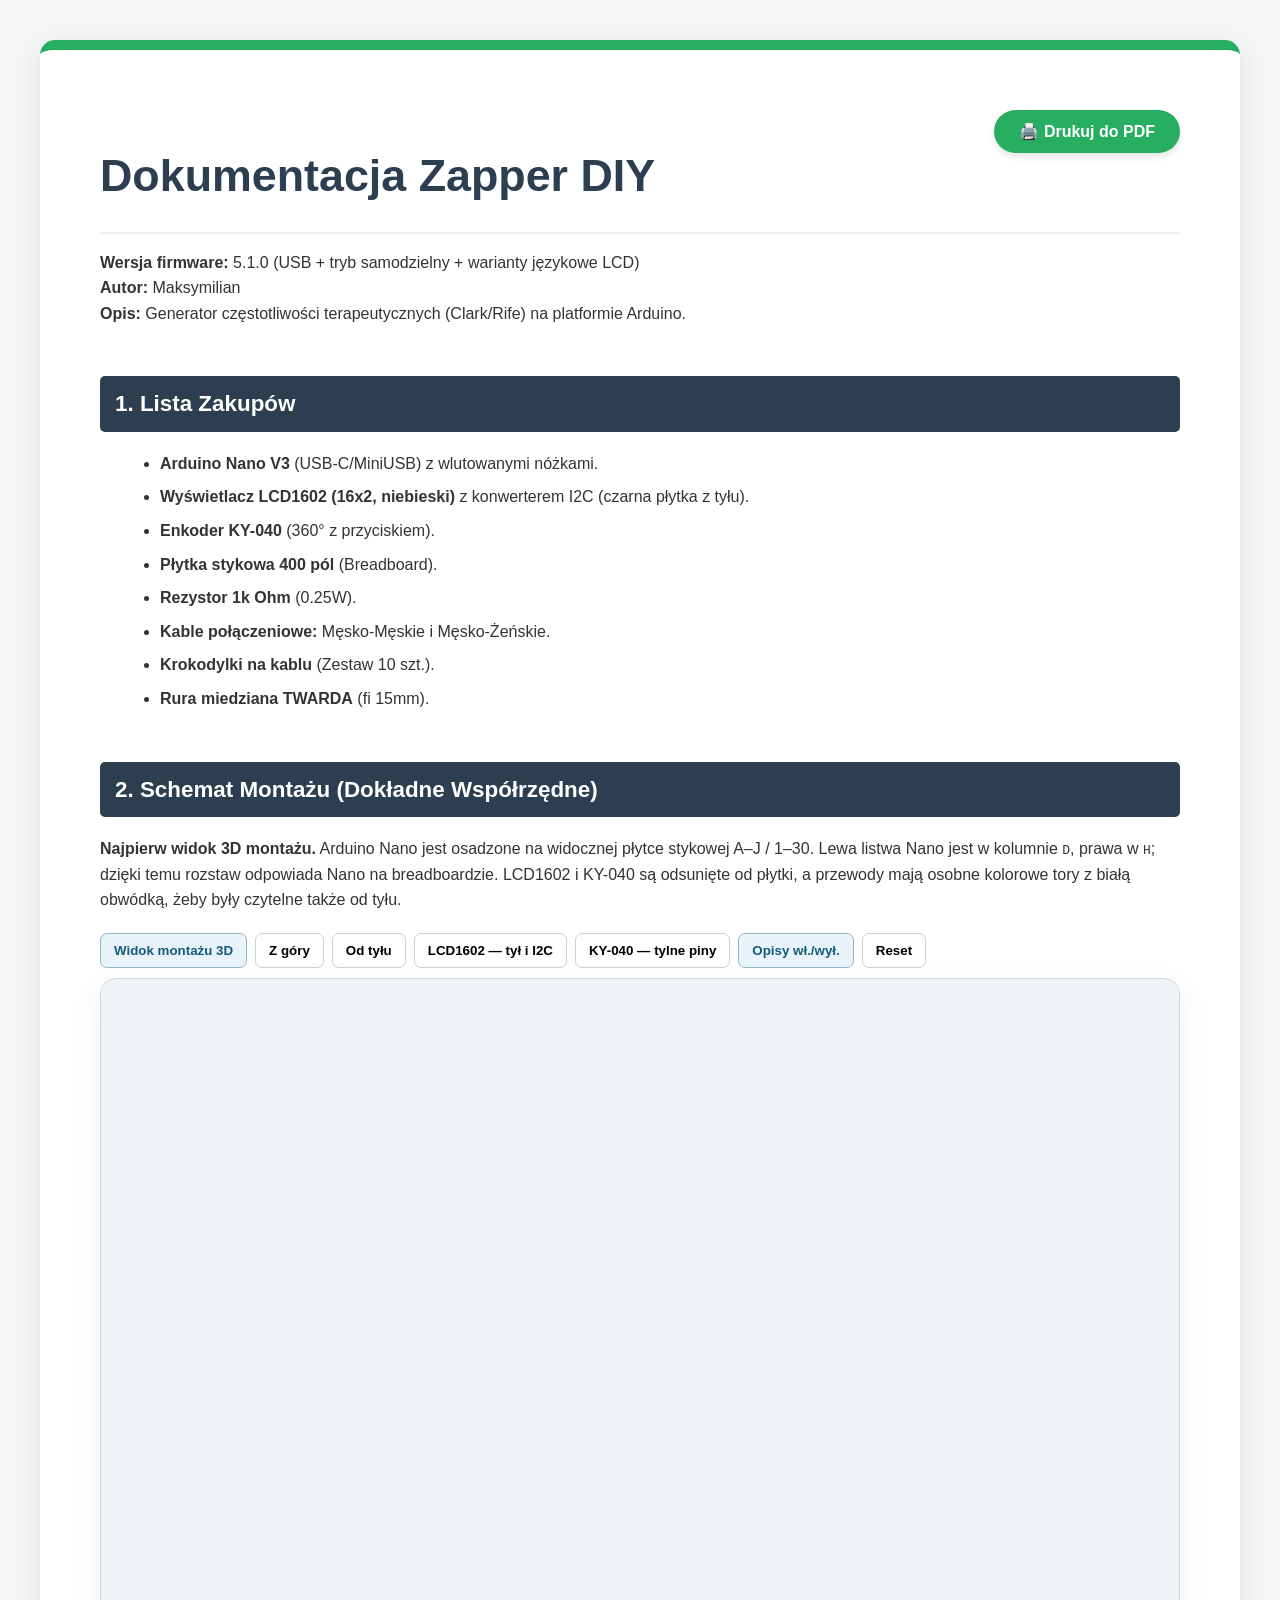
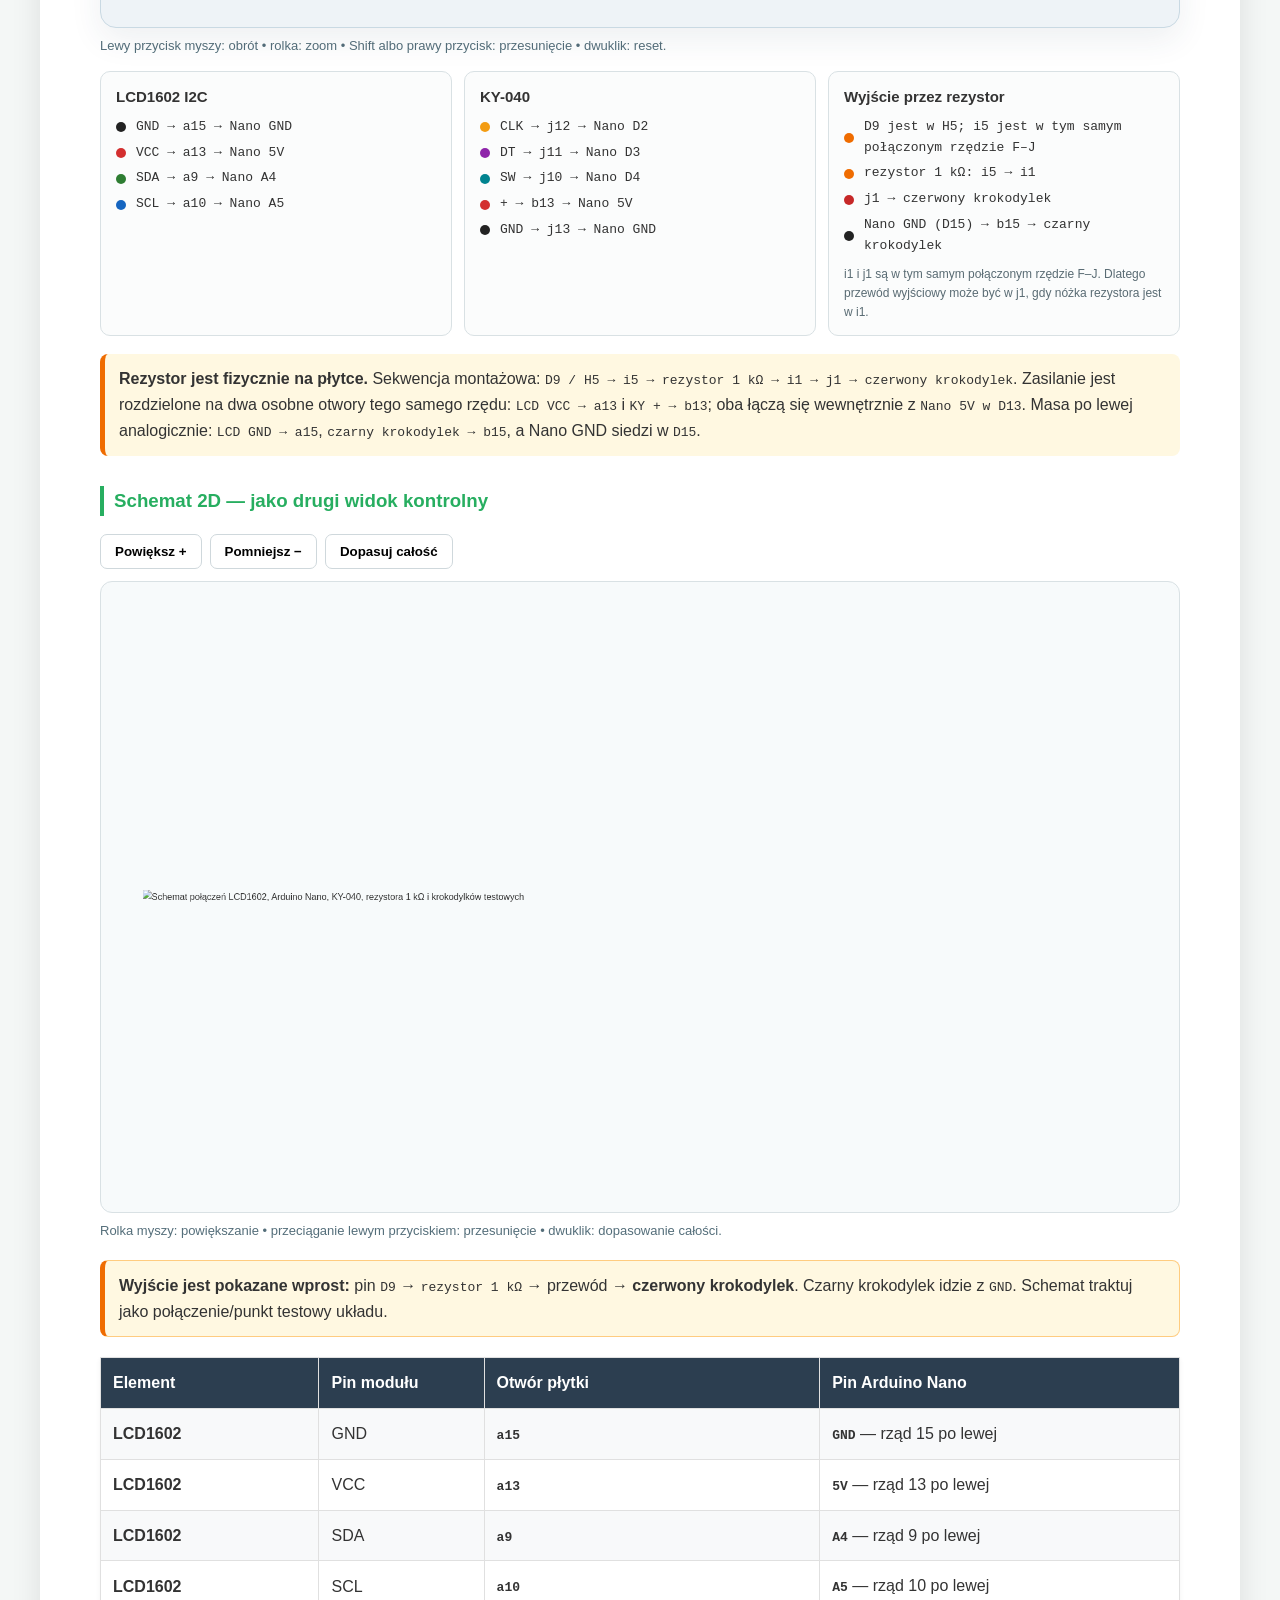
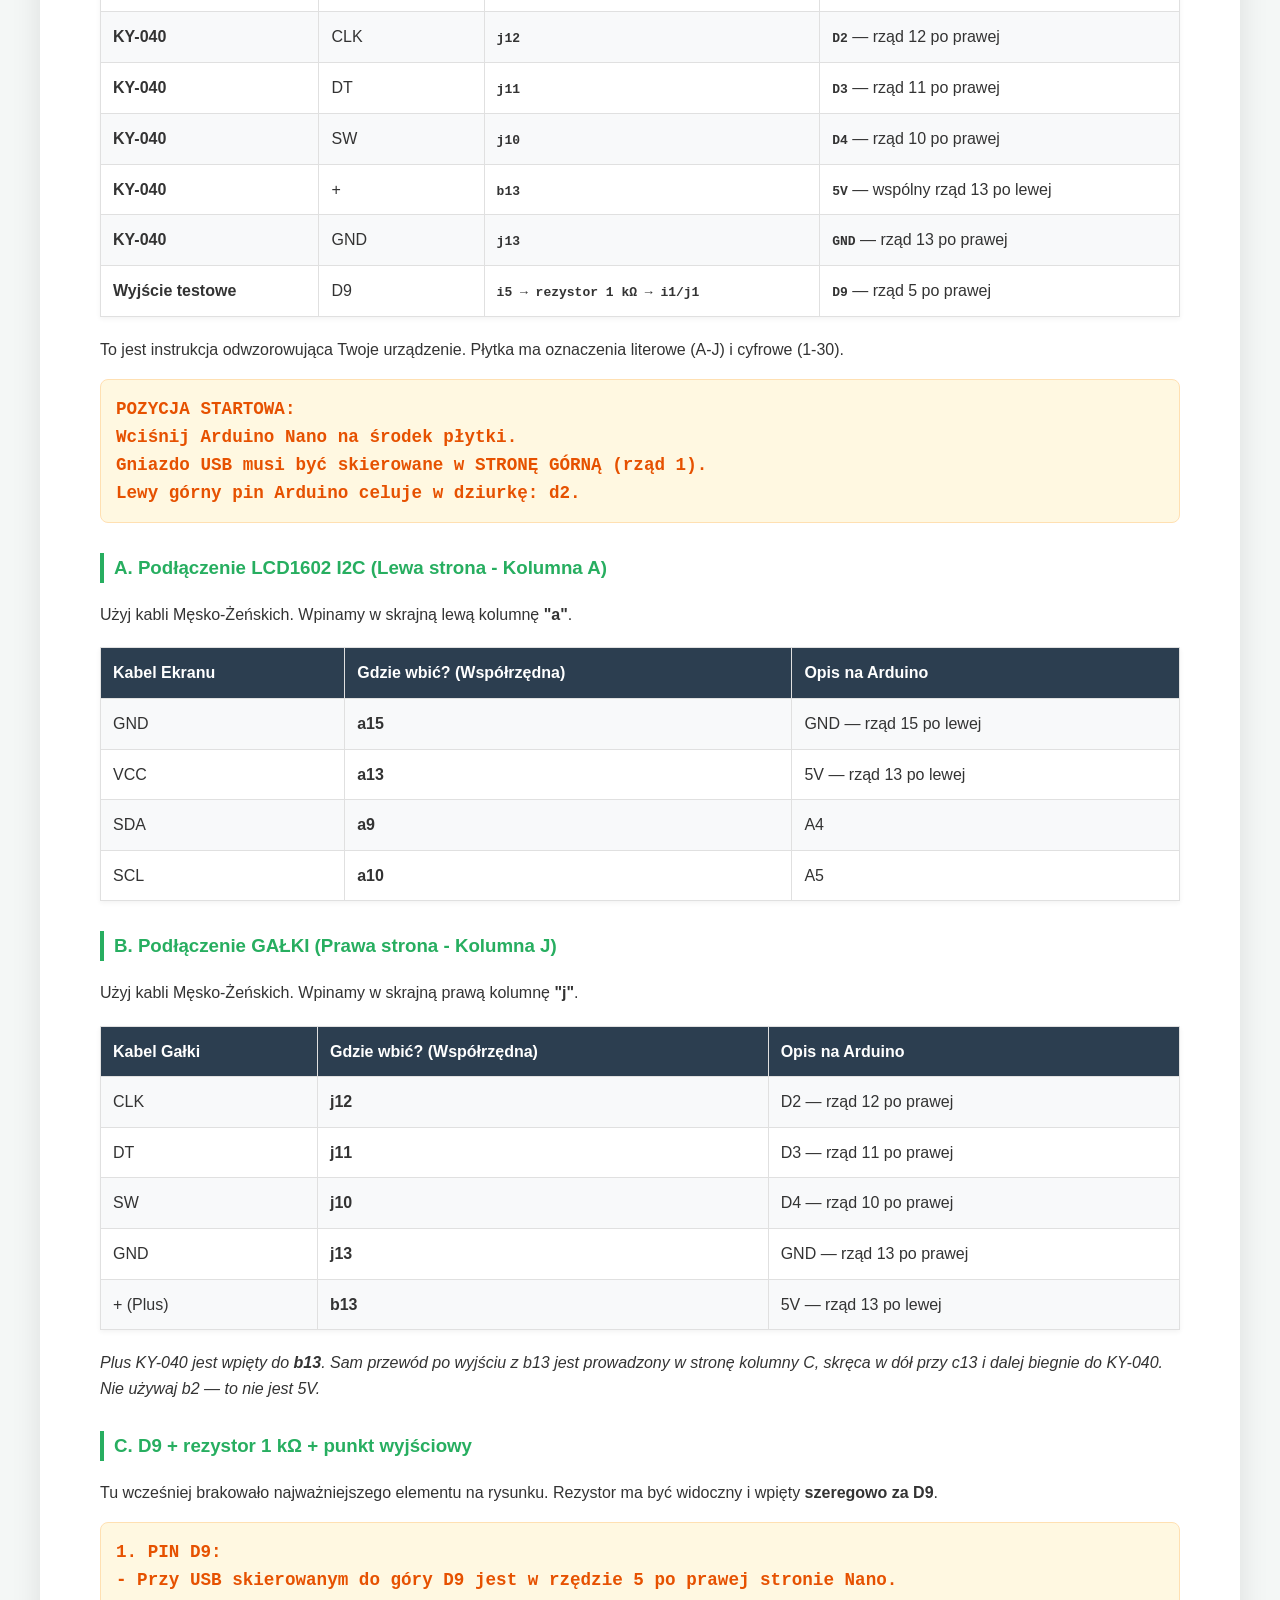
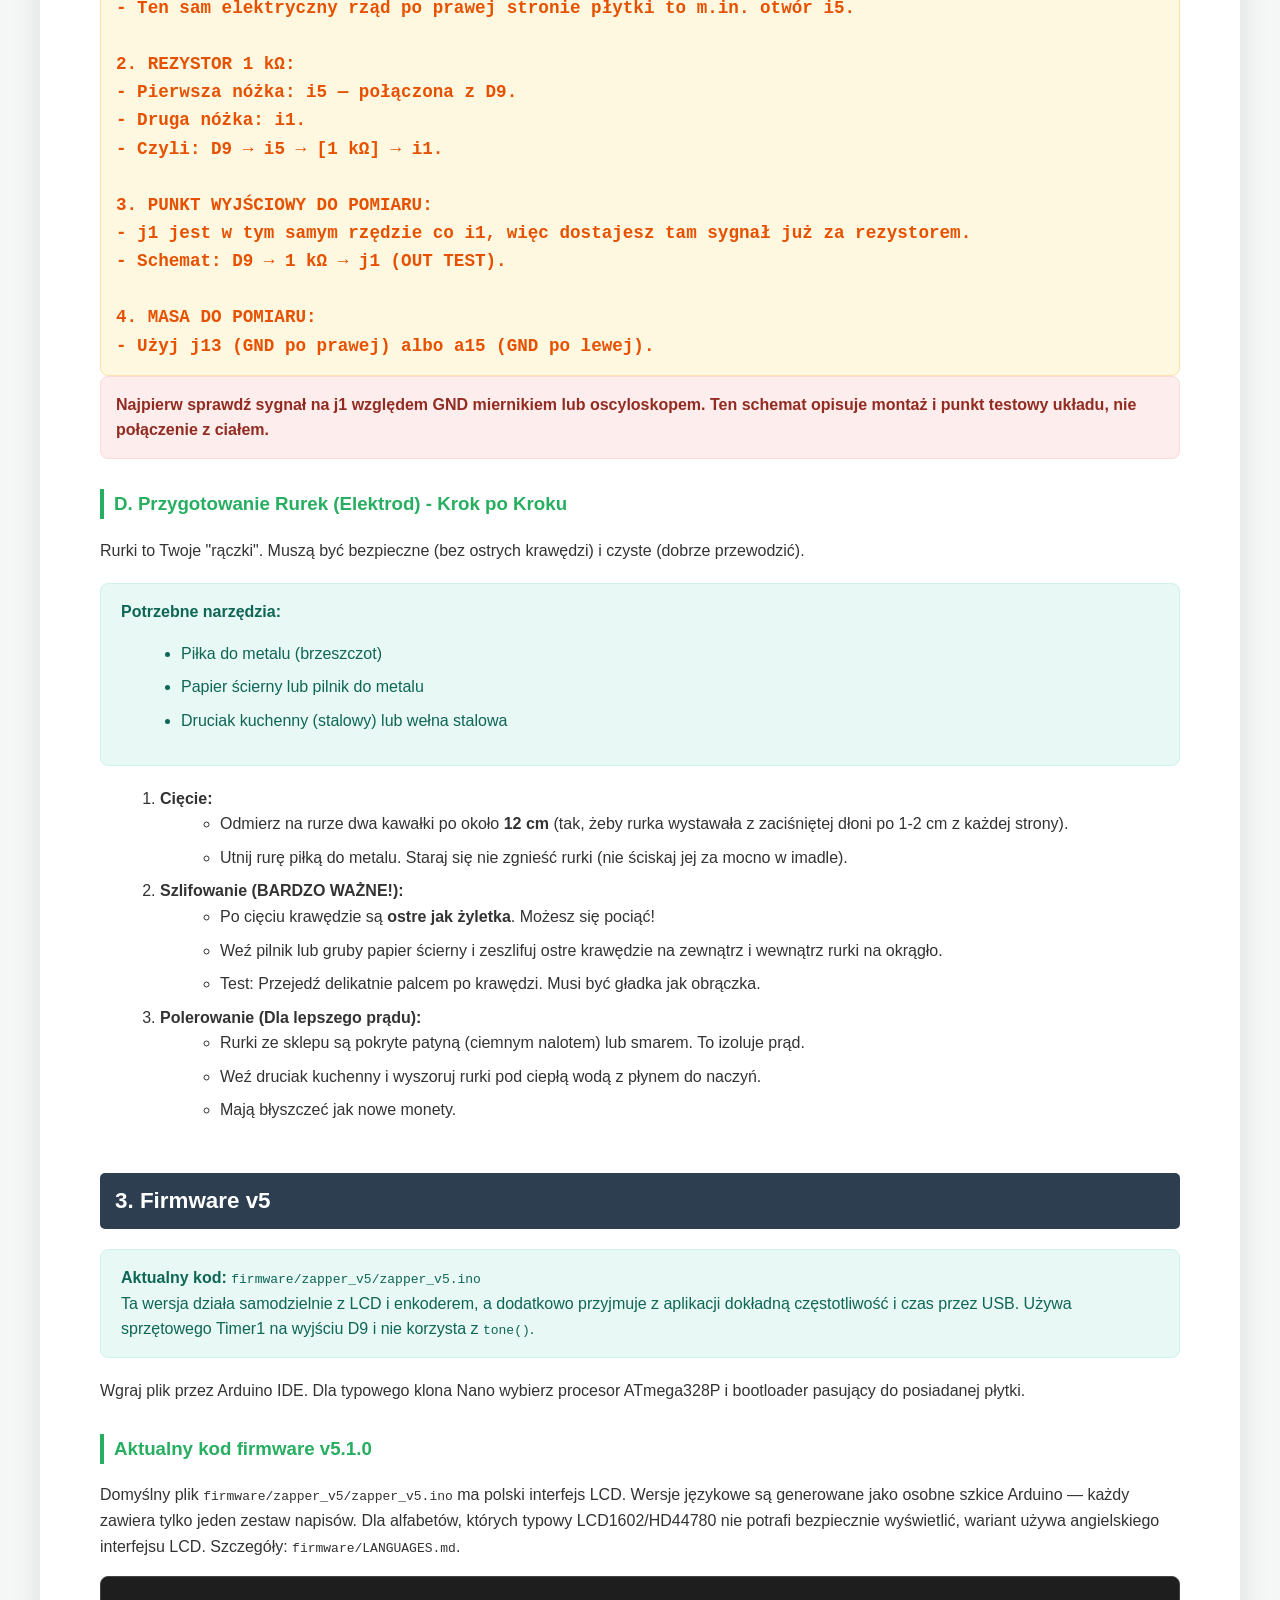
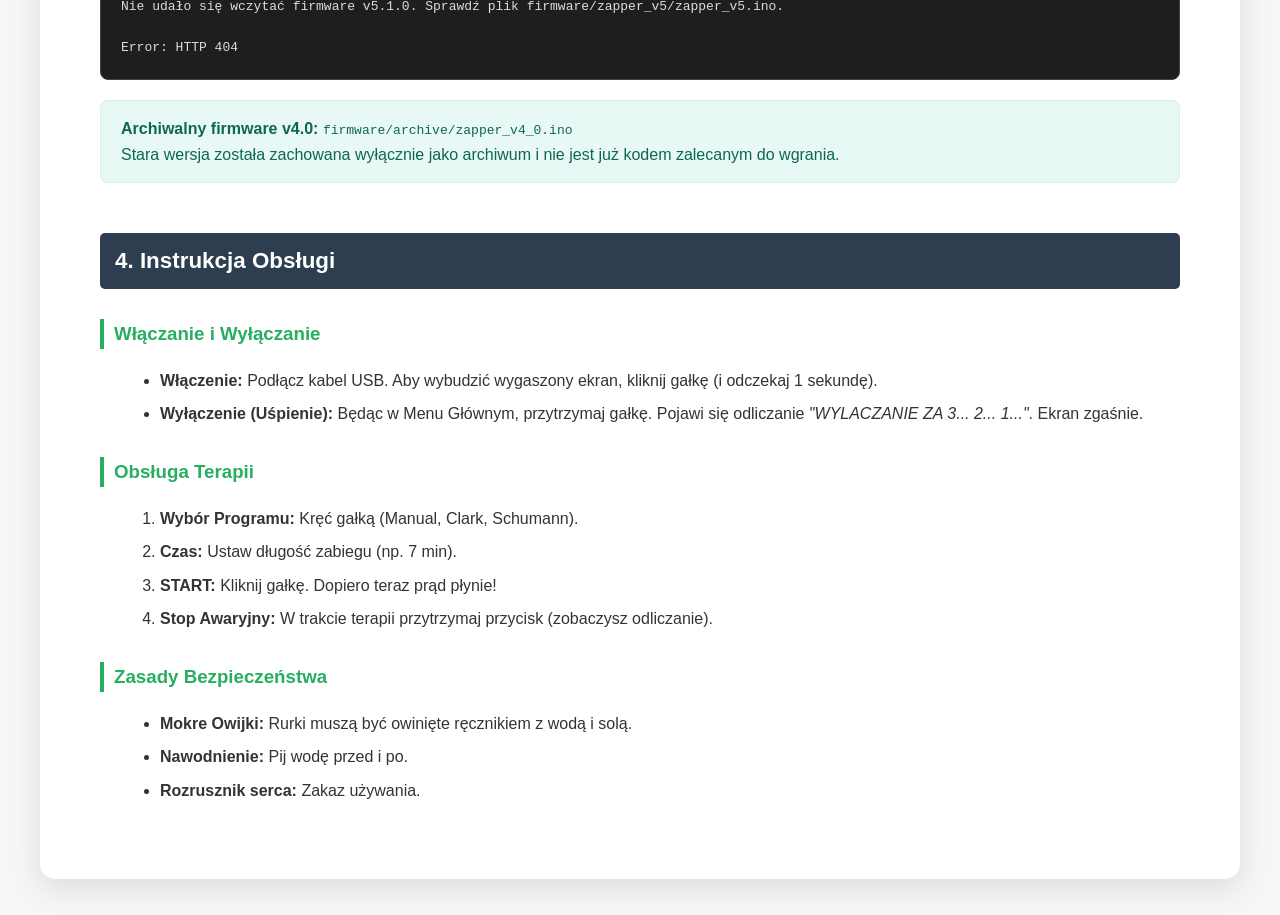
==== commit 5701742e: "Fix session history and AI import edge cases; polish 3D wiring view" ====
--- a/app/instrukcja.html
+++ b/app/instrukcja.html
@@ -168,8 +168,11 @@
         .real3d-block { margin:20px 0 30px; }
         .real3d-toolbar { display:flex; flex-wrap:wrap; gap:8px; margin:10px 0; }
         .real3d-toolbar button { border:1px solid #c7d2d7; background:#fff; padding:9px 13px; border-radius:7px; cursor:pointer; font-weight:700; }
-        .real3d-toolbar button:hover { background:#eef4f6; }
-        .real3d-scene { position:relative; height:clamp(500px,72vh,860px); border:2px solid #cfd8dc; border-radius:14px; overflow:hidden; background:#f5f8f9; box-shadow:0 8px 25px rgba(0,0,0,.07) inset; }
+        .real3d-toolbar button:hover { background:#edf4f8; border-color:#91adbd; }
+        .real3d-toolbar button[aria-pressed="true"] { color:#175a7c; background:#e8f3f9; border-color:#91b6ca; }
+        .real3d-scene canvas:focus-visible { outline:3px solid #2885b1; outline-offset:-4px; }
+        .real3d-toolbar button:focus-visible { outline:3px solid #2885b1; outline-offset:3px; }
+        .real3d-scene { position:relative; height:clamp(500px,72vh,860px); border:1px solid #c9d9e3; border-radius:16px; overflow:hidden; background:#eef3f7; box-shadow:0 12px 32px rgba(34,66,86,.08); }
         .real3d-scene canvas { display:block; width:100%; height:100%; cursor:grab; user-select:none; touch-action:none; }
         .real3d-scene canvas.dragging { cursor:grabbing; }
         .real3d-note { margin:8px 0 0; color:#546e7a; font-size:13px; }
@@ -249,16 +252,16 @@
 
     <div class="real3d-block">
         <div class="real3d-toolbar">
-            <button type="button" onclick="wiring3dView('iso')">Widok montażu 3D</button>
-            <button type="button" onclick="wiring3dView('top')">Z góry</button>
-            <button type="button" onclick="wiring3dView('rear')">Od tyłu</button>
-            <button type="button" onclick="wiring3dView('lcdRear')">LCD1602 — tył i I2C</button>
-            <button type="button" onclick="wiring3dView('kyRear')">KY-040 — tylne piny</button>
-            <button type="button" onclick="wiring3dToggleLabels()">Opisy wł./wył.</button>
+            <button type="button" data-wiring-view="iso" aria-pressed="true" onclick="wiring3dView('iso')">Widok montażu 3D</button>
+            <button type="button" data-wiring-view="top" aria-pressed="false" onclick="wiring3dView('top')">Z góry</button>
+            <button type="button" data-wiring-view="rear" aria-pressed="false" onclick="wiring3dView('rear')">Od tyłu</button>
+            <button type="button" data-wiring-view="lcdRear" aria-pressed="false" onclick="wiring3dView('lcdRear')">LCD1602 — tył i I2C</button>
+            <button type="button" data-wiring-view="kyRear" aria-pressed="false" onclick="wiring3dView('kyRear')">KY-040 — tylne piny</button>
+            <button type="button" id="wiring3dLabels" aria-pressed="true" onclick="wiring3dToggleLabels()">Opisy wł./wył.</button>
             <button type="button" onclick="wiring3dReset()">Reset</button>
         </div>
         <div class="real3d-scene" id="wiring3dScene">
-            <canvas id="wiring3dCanvas" aria-label="Interaktywny model 3D montażu Zappera"></canvas>
+            <canvas id="wiring3dCanvas" tabindex="0" aria-label="Interaktywny model 3D montażu Zappera"></canvas>
         </div>
         <div class="real3d-note">Lewy przycisk myszy: obrót • rolka: zoom • Shift albo prawy przycisk: przesunięcie • dwuklik: reset.</div>
         <div class="connection-legend-grid">
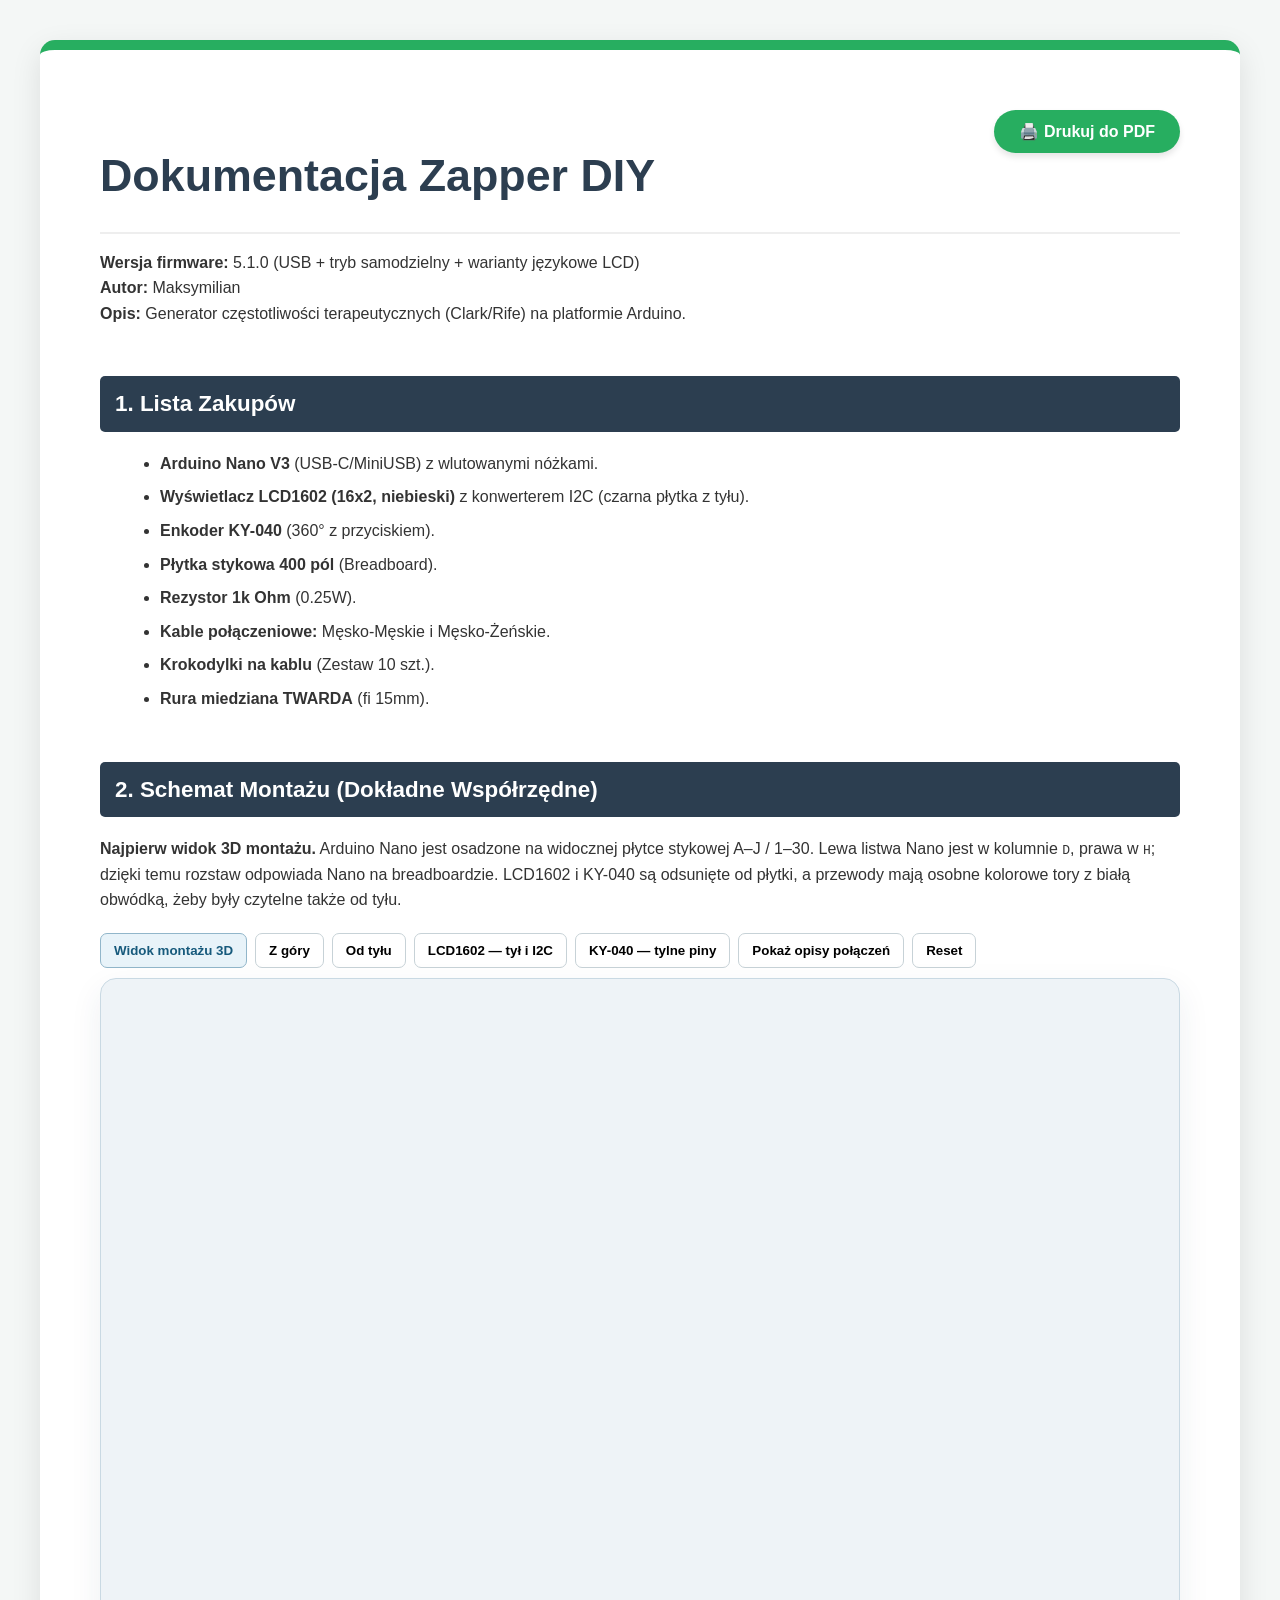
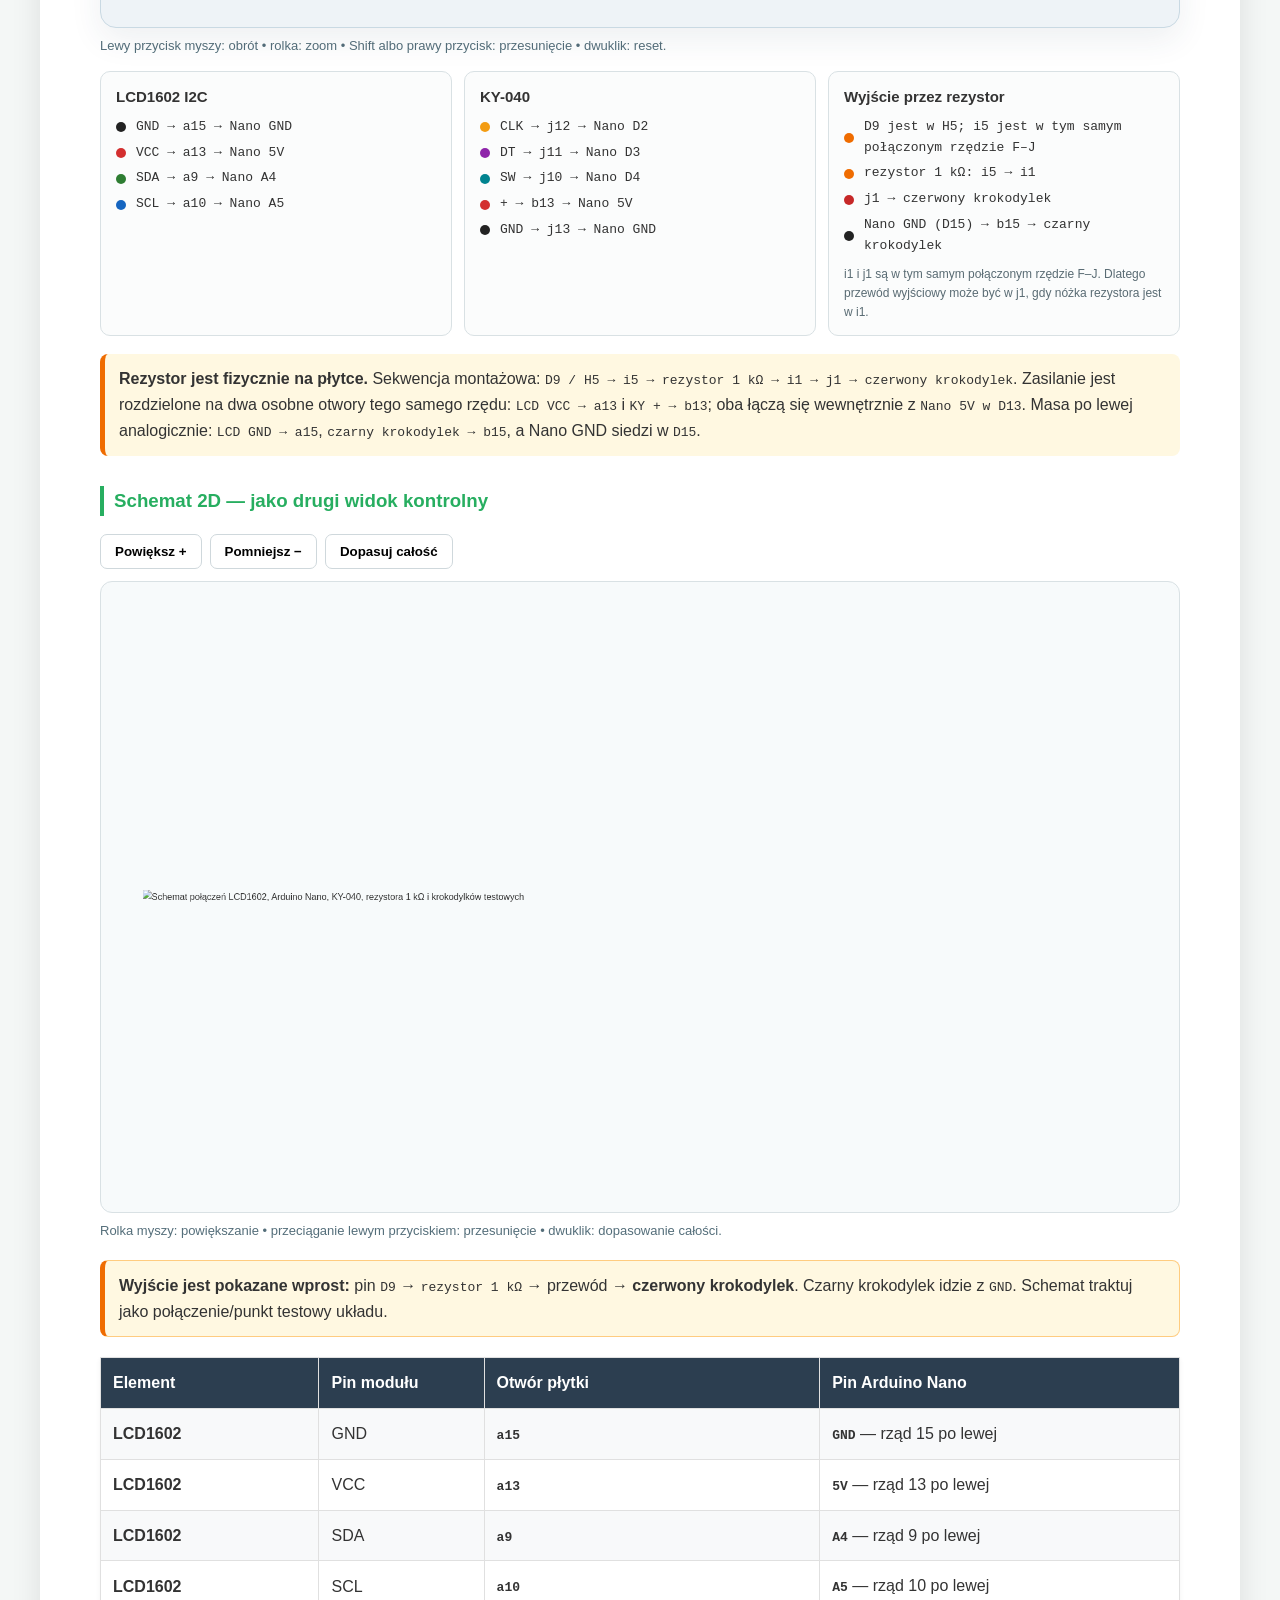
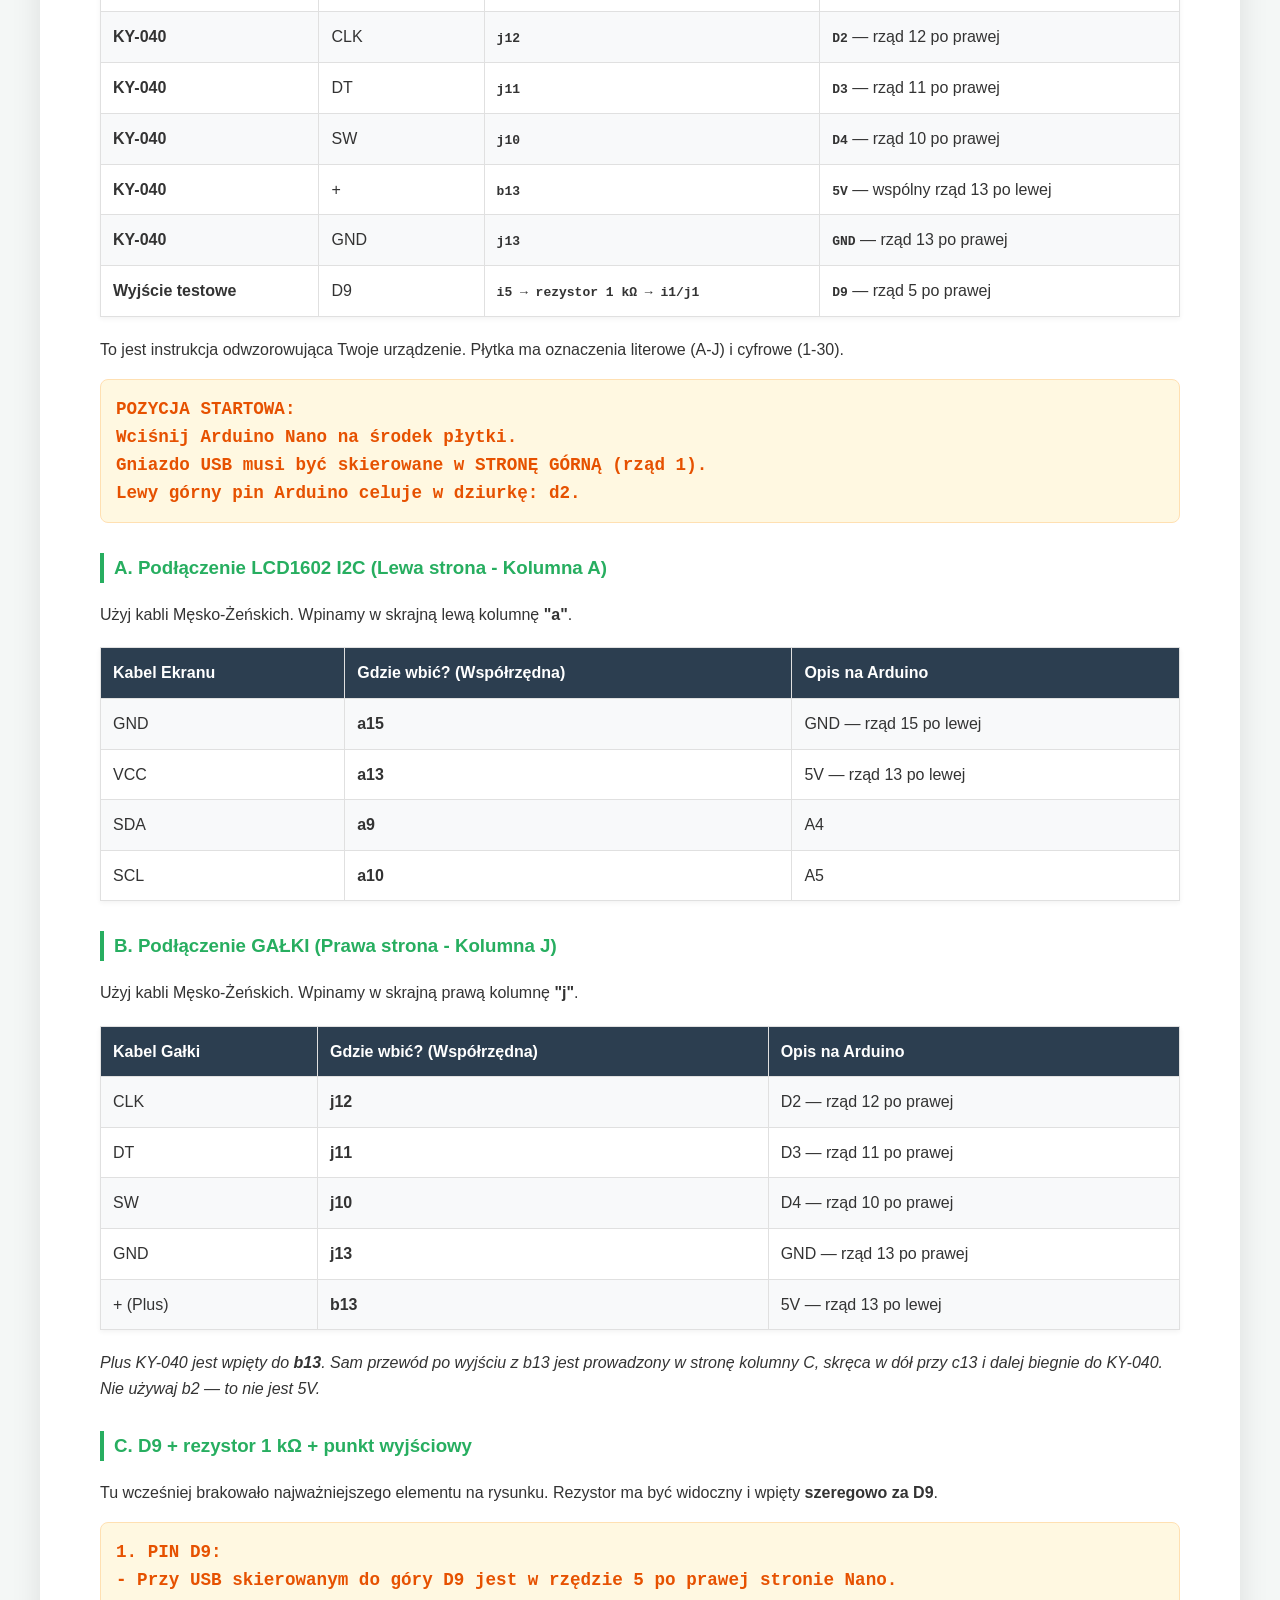
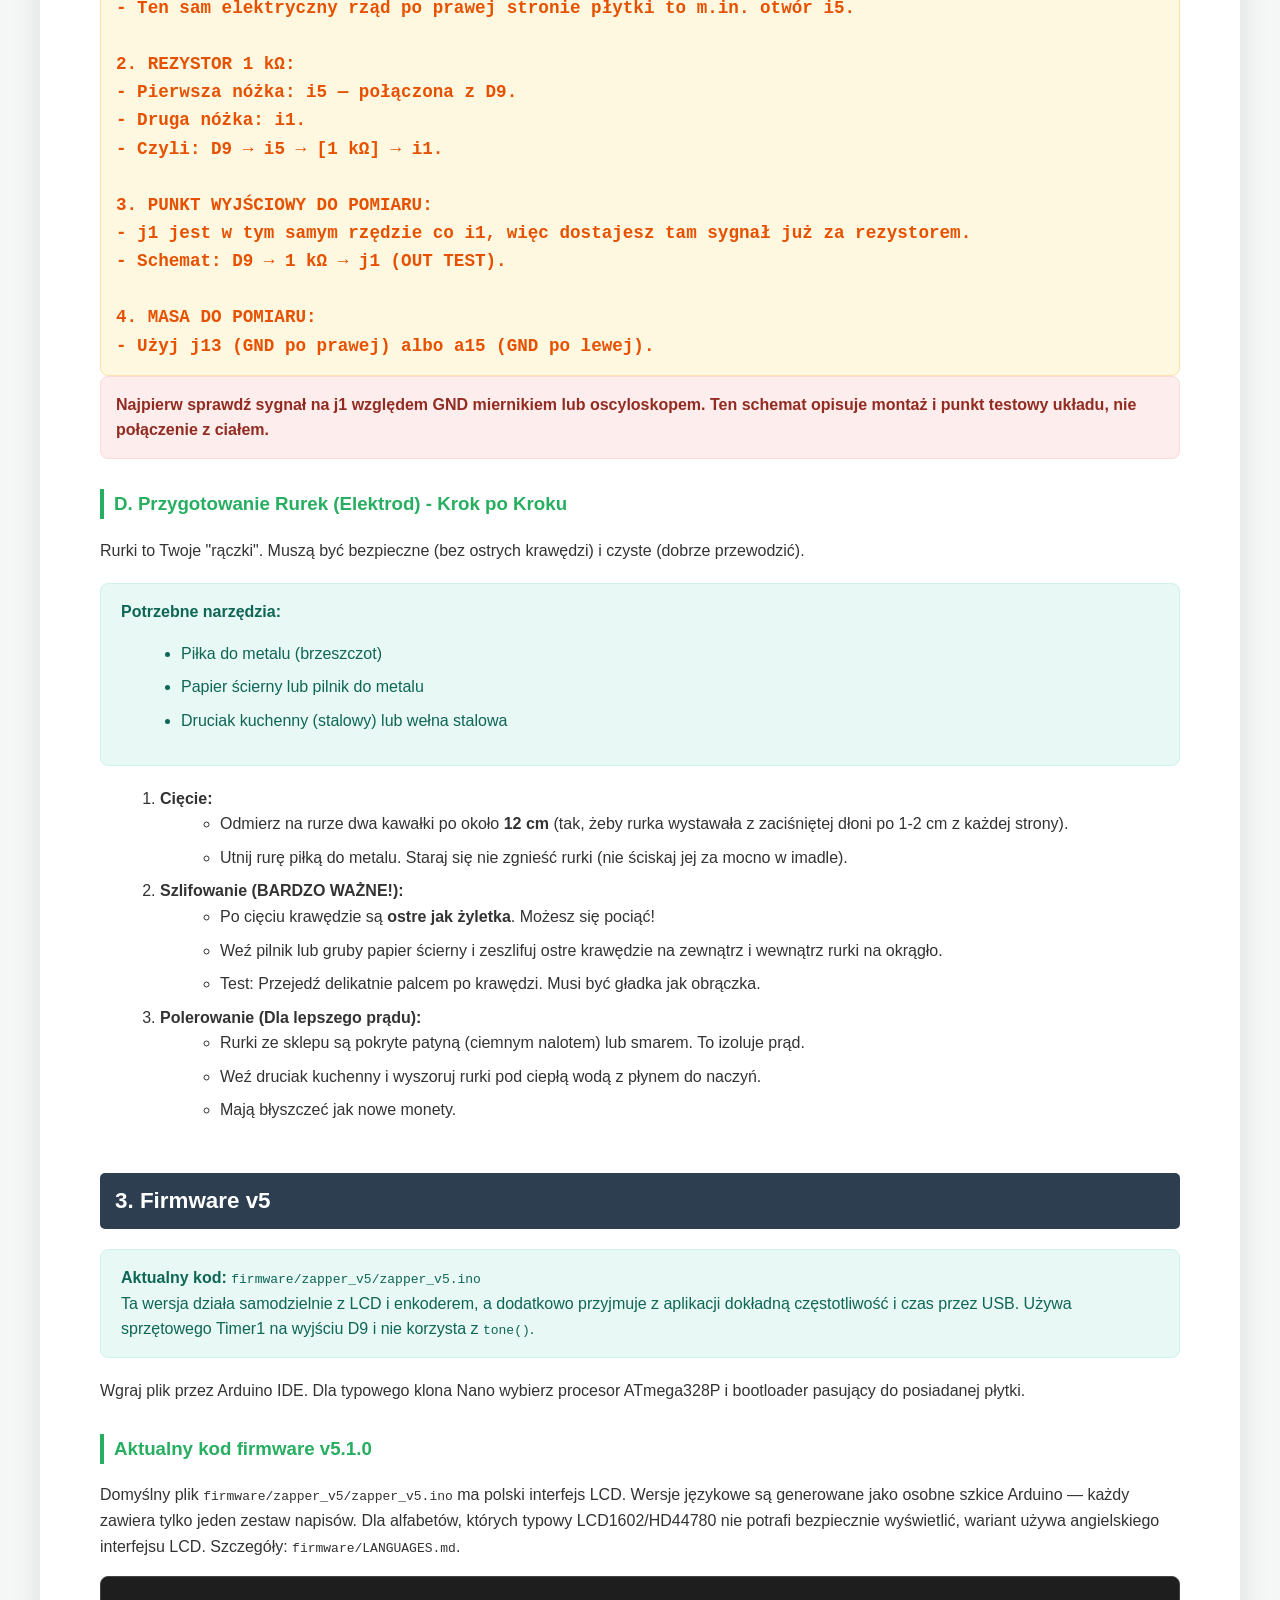
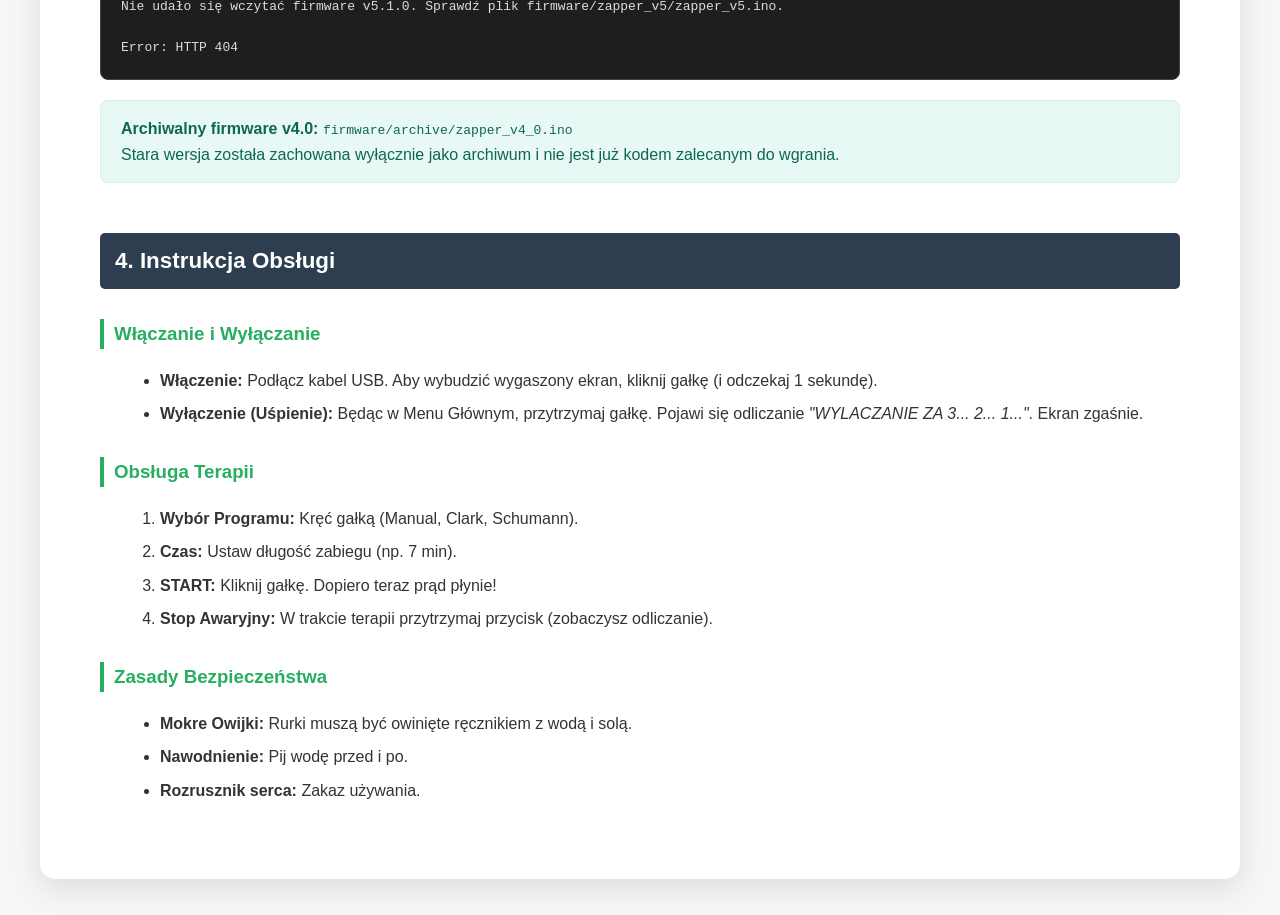
==== commit f8d36fd3: "Refine wiring illustration with cleaner default view and connection details" ====
--- a/app/instrukcja.html
+++ b/app/instrukcja.html
@@ -257,7 +257,7 @@
             <button type="button" data-wiring-view="rear" aria-pressed="false" onclick="wiring3dView('rear')">Od tyłu</button>
             <button type="button" data-wiring-view="lcdRear" aria-pressed="false" onclick="wiring3dView('lcdRear')">LCD1602 — tył i I2C</button>
             <button type="button" data-wiring-view="kyRear" aria-pressed="false" onclick="wiring3dView('kyRear')">KY-040 — tylne piny</button>
-            <button type="button" id="wiring3dLabels" aria-pressed="true" onclick="wiring3dToggleLabels()">Opisy wł./wył.</button>
+            <button type="button" id="wiring3dLabels" aria-pressed="false" onclick="wiring3dToggleLabels()">Pokaż opisy połączeń</button>
             <button type="button" onclick="wiring3dReset()">Reset</button>
         </div>
         <div class="real3d-scene" id="wiring3dScene">
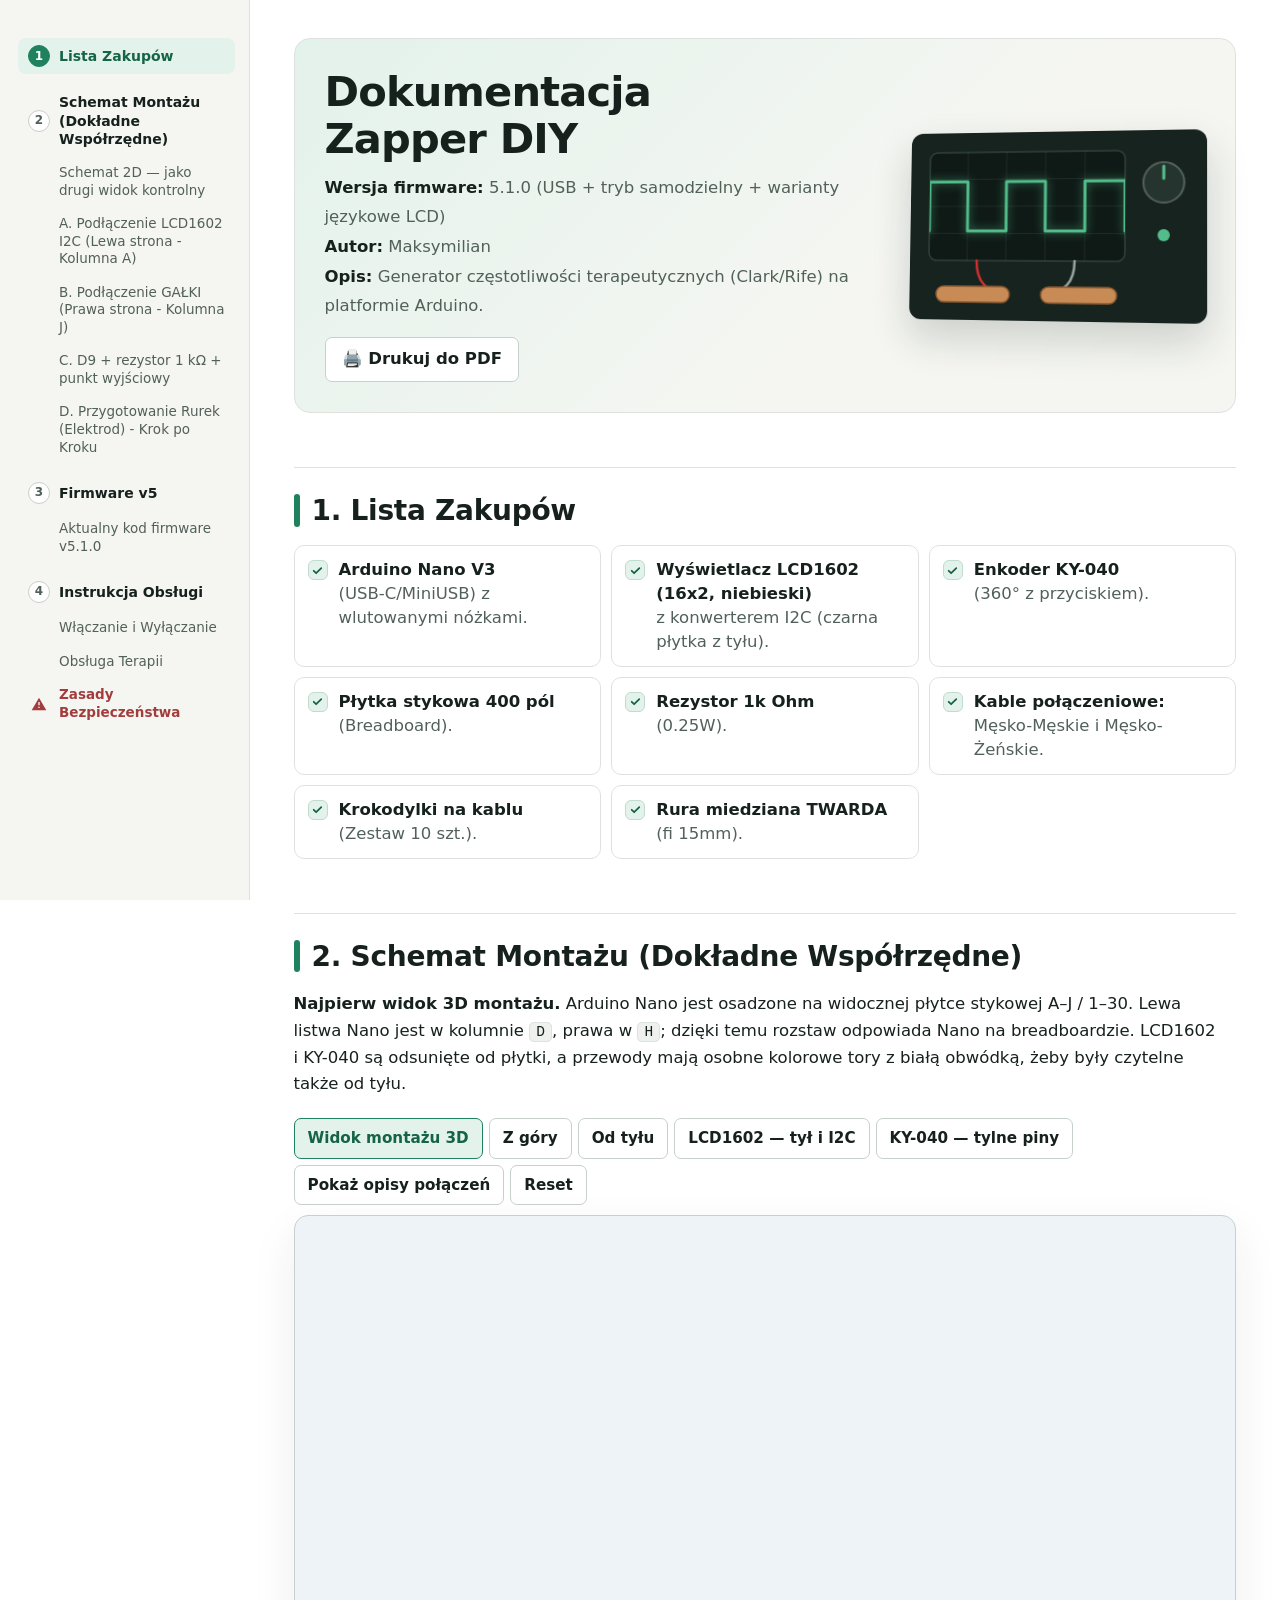
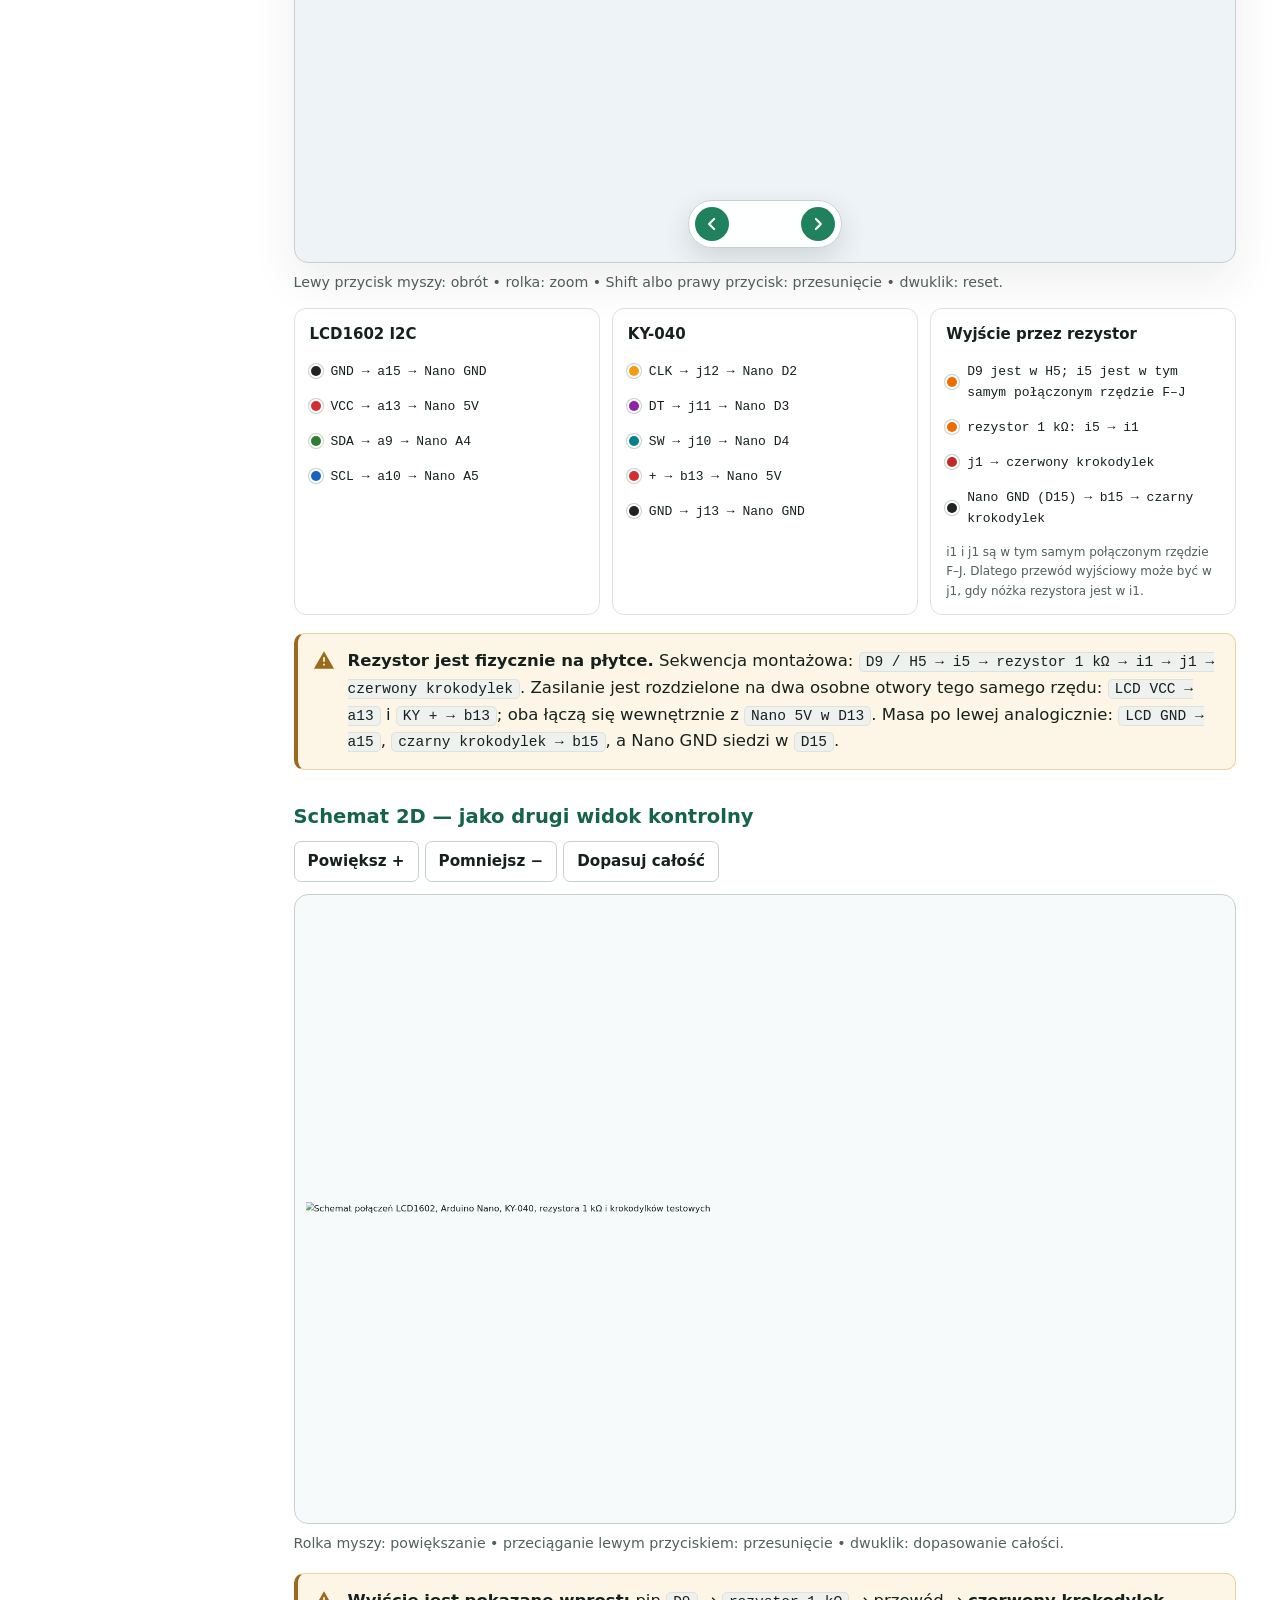
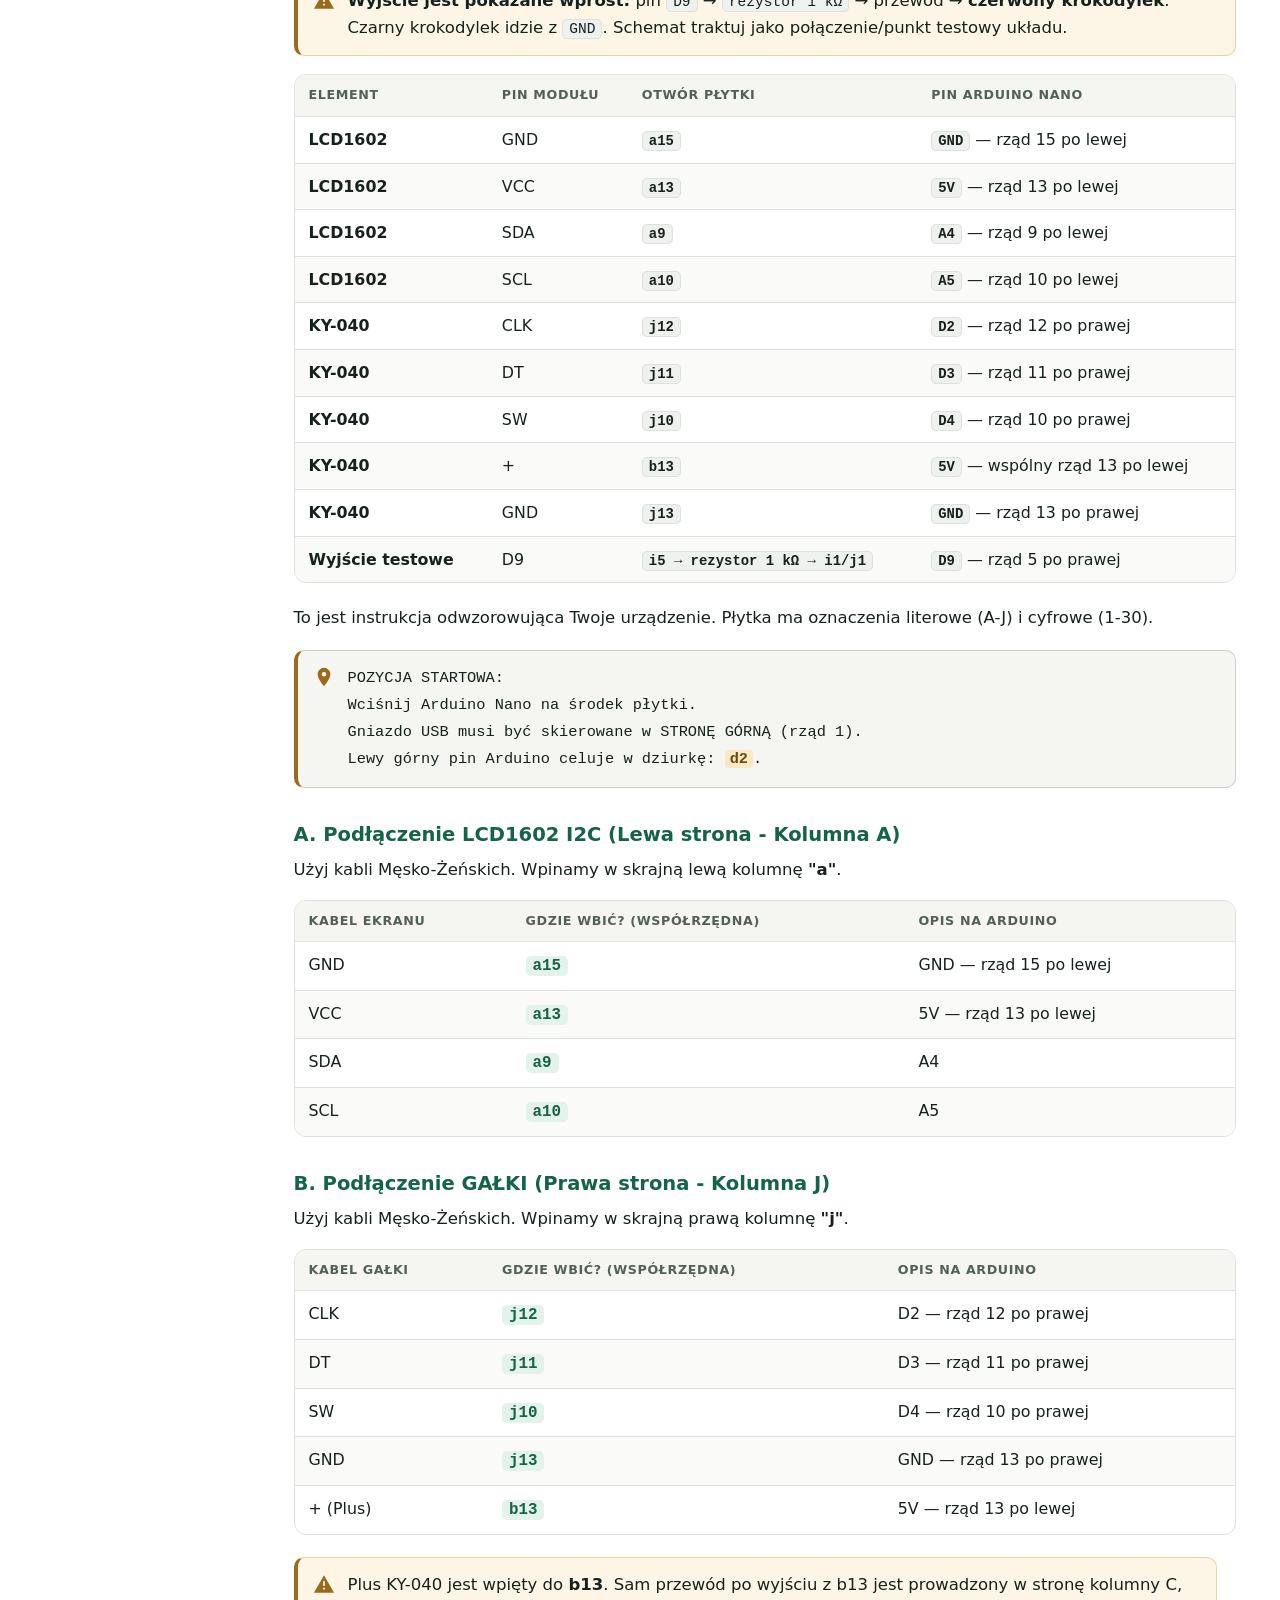
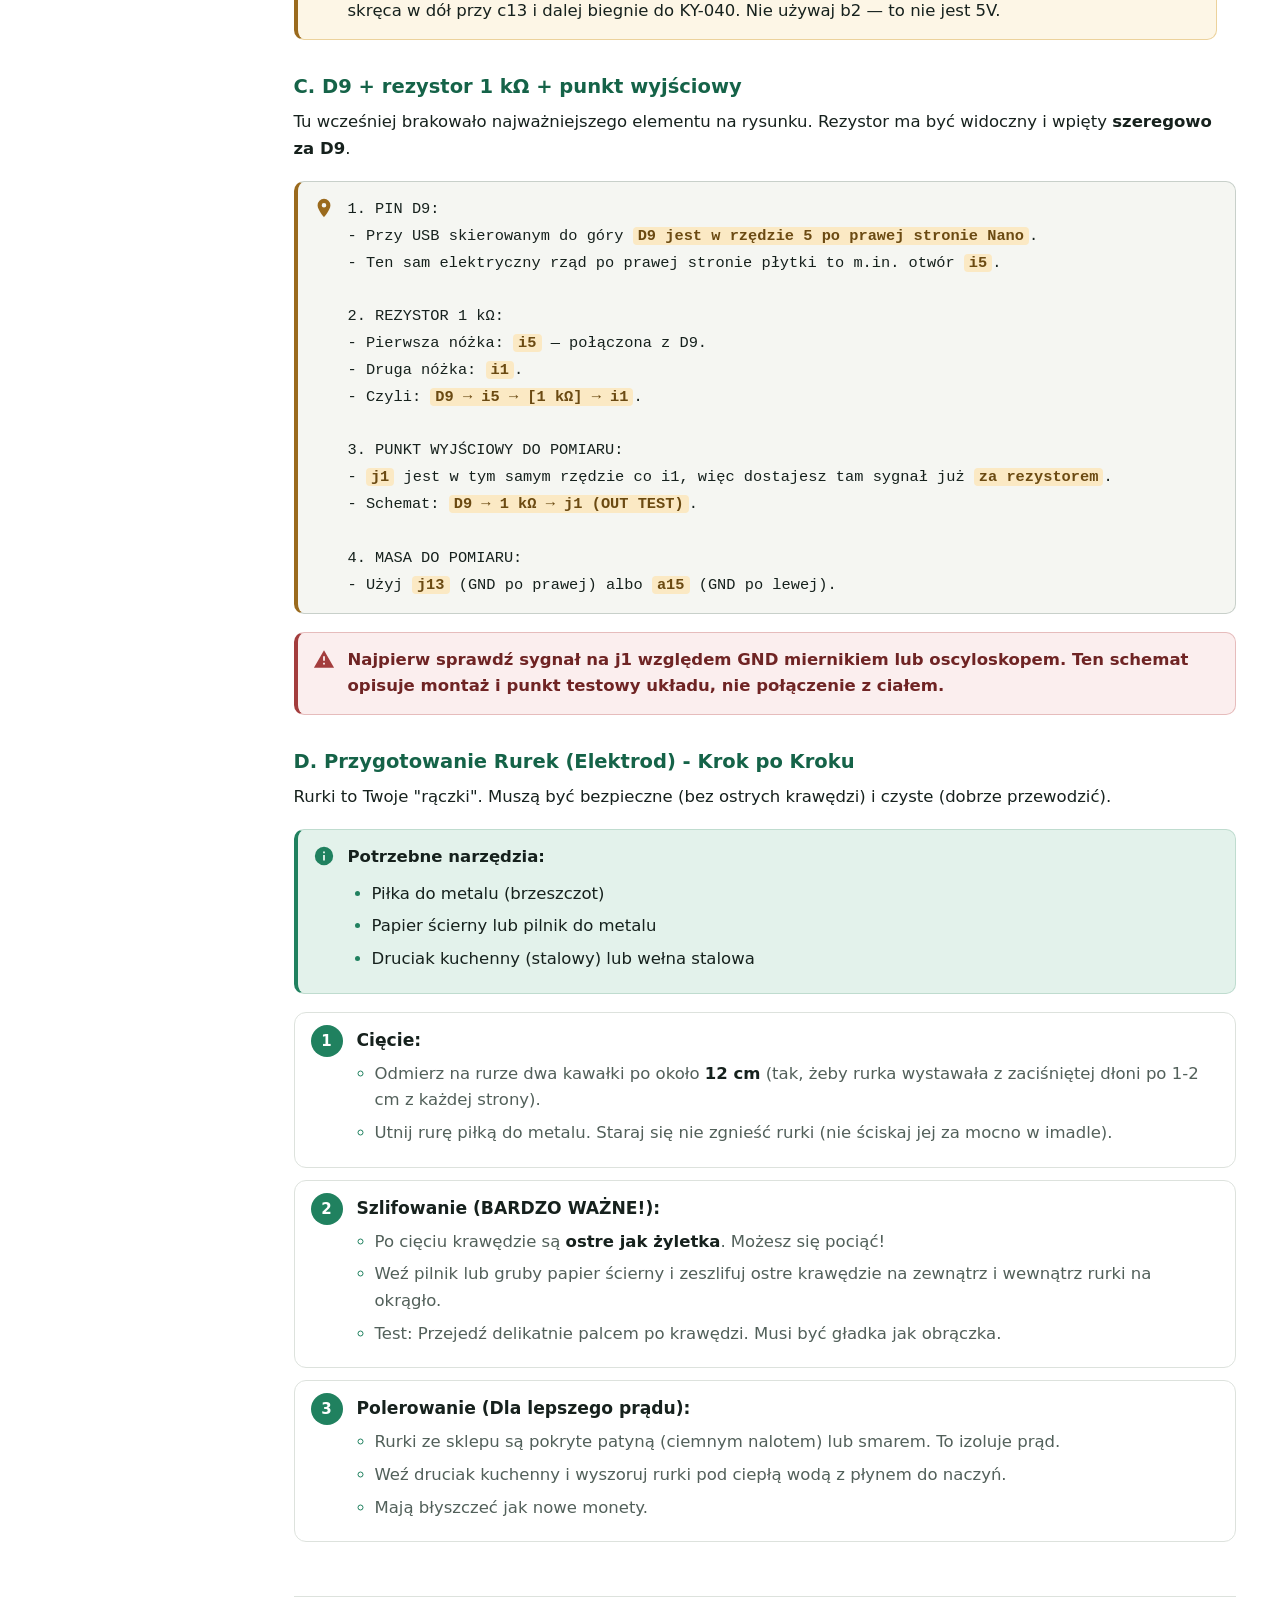
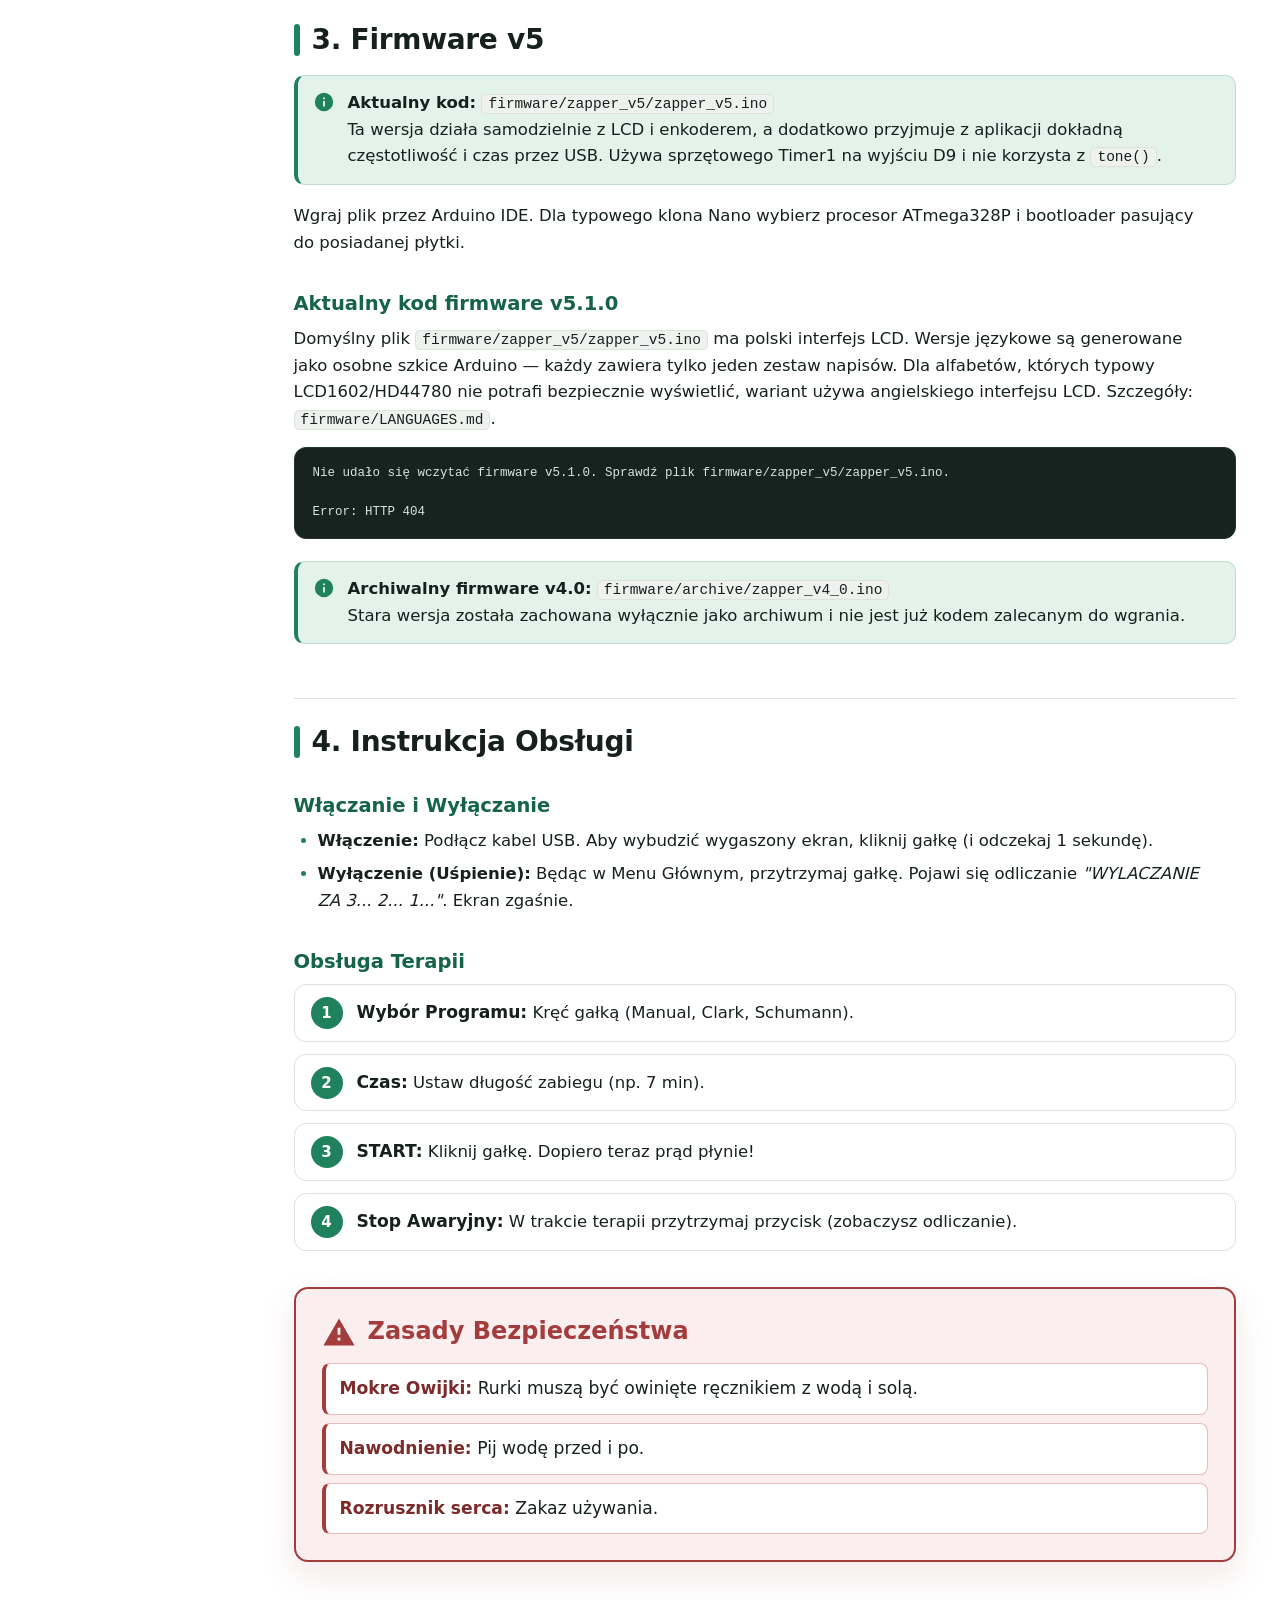
==== commit 4918051b: "Restyle guide and upgrade 3D wiring view Guide (instrukcja.html): app-matched theme, sticky table of" ====
--- a/app/instrukcja.html
+++ b/app/instrukcja.html
@@ -5,88 +5,6 @@
     <meta name="viewport" content="width=device-width, initial-scale=1.0">
     <title>Dokumentacja Zapper DIY v5.1.0</title>
     <style>
-        :root {
-            --primary: #2c3e50;
-            --accent: #27ae60;
-            --bg: #f4f7f6;
-            --text: #333;
-            --code-bg: #1e1e1e;
-            --code-text: #dcdcdc;
-        }
-        body {
-            font-family: 'Segoe UI', Helvetica, Arial, sans-serif;
-            line-height: 1.6;
-            color: var(--text);
-            background-color: var(--bg);
-            margin: 0;
-            padding: 40px;
-        }
-        .container {
-            max-width: 1320px;
-            margin: 0 auto;
-            background: white;
-            padding: 60px;
-            box-shadow: 0 10px 30px rgba(0,0,0,0.1);
-            border-radius: 15px;
-            border-top: 10px solid var(--accent);
-        }
-        h1 { color: var(--primary); font-size: 2.8em; margin-bottom: 5px; border-bottom: 2px solid #eee; padding-bottom: 20px;}
-        h2 { 
-            color: white; 
-            background: var(--primary); 
-            padding: 10px 15px; 
-            border-radius: 5px; 
-            margin-top: 50px; 
-            font-size: 1.4em;
-        }
-        h3 { color: var(--accent); margin-top: 30px; border-left: 4px solid var(--accent); padding-left: 10px; }
-        
-        ul, ol { margin-left: 20px; }
-        li { margin-bottom: 8px; }
-
-        .box {
-            background: #e8f8f5;
-            border: 1px solid #d1f2eb;
-            color: #0e6655;
-            padding: 15px 20px;
-            margin: 20px 0;
-            border-radius: 8px;
-        }
-        .coord-box {
-            background: #fff8e1;
-            border: 1px solid #ffe0b2;
-            color: #e65100;
-            padding: 15px;
-            border-radius: 8px;
-            font-weight: bold;
-            font-family: 'Consolas', monospace;
-            font-size: 1.1em;
-        }
-        .warning {
-            background: #fdedec;
-            border: 1px solid #fadbd8;
-            color: #922b21;
-            font-weight: bold;
-            padding: 15px;
-            border-radius: 8px;
-        }
-        
-        table { width: 100%; border-collapse: collapse; margin: 20px 0; box-shadow: 0 2px 5px rgba(0,0,0,0.05); }
-        th, td { border: 1px solid #e0e0e0; padding: 12px; text-align: left; }
-        th { background-color: var(--primary); color: white; }
-        tr:nth-child(even) { background-color: #f8f9fa; }
-
-        pre {
-            background-color: var(--code-bg);
-            color: var(--code-text);
-            padding: 20px;
-            border-radius: 8px;
-            overflow-x: auto;
-            font-family: 'Consolas', 'Monaco', monospace;
-            font-size: 13px;
-            border: 1px solid #444;
-        }
-
         .assembly-controls { display:flex; flex-wrap:wrap; gap:8px; margin:12px 0; }
         .assembly-controls button { border:1px solid #cfd8dc; background:#fff; padding:8px 12px; border-radius:6px; cursor:pointer; font-weight:600; }
         .assembly-stage { position:relative; height:470px; overflow:hidden; border:1px solid #dfe6e9; border-radius:12px; background:linear-gradient(#f9fbfb,#eef3f4); perspective:1100px; margin:12px 0 24px; cursor:grab; user-select:none; touch-action:none; }
@@ -183,59 +101,543 @@
         .connection-legend-grid .legend-line { display:grid; grid-template-columns:12px 1fr; gap:8px; align-items:center; margin:5px 0; font-family:Consolas,monospace; font-size:13px; }
         .connection-legend-grid .swatch { width:10px; height:10px; border-radius:50%; display:block; }
         .connection-legend-grid .note { margin-top:8px; font-size:12px; color:#596b73; }
-        @media (max-width: 980px) {
-            body { padding:12px; }
-            .container { padding:22px; border-radius:10px; }
-            h1 { font-size:2em; }
-            .connection-legend-grid { grid-template-columns:1fr; }
-            .real3d-scene { height:clamp(460px,68vh,680px); }
-            .svg-wiring-viewer { height:clamp(460px,68vh,680px); }
-            .real3d-toolbar button, .svg-wiring-toolbar button { padding:8px 10px; font-size:13px; }
-        }
-        @media (max-width: 620px) {
-            body { padding:6px; }
-            .container { padding:12px; border-top-width:6px; }
-            .real3d-scene, .svg-wiring-viewer { height:520px; }
-            .real3d-toolbar { gap:5px; }
-        }
+        /* ===== Motyw instrukcji — spójny z aplikacją (app.css) ===== */
+        :root {
+            --ink: #16211d;
+            --ink-soft: #52605a;
+            --surface: #f5f6f2;
+            --paper: #ffffff;
+            --line: #dde2dd;
+            --line-strong: #c8d0ca;
+            --accent: #20815f;
+            --accent-dark: #156348;
+            --accent-soft: #e3f2eb;
+            --sidebar: #17231f;
+            --danger: #a33d3d;
+            --danger-soft: #fbeeee;
+            --danger-line: #e6bcbc;
+            --warning: #9a6a1d;
+            --warning-soft: #fdf6e6;
+            --warning-line: #ecd29c;
+            --mono: "Cascadia Mono", Consolas, monospace;
+            --toc-width: 250px;
+            --sticky-offset: 16px;
+            --icon-info: url("data:image/svg+xml,%3Csvg xmlns='http://www.w3.org/2000/svg' viewBox='0 0 24 24'%3E%3Cpath d='M12 2a10 10 0 1 0 0 20 10 10 0 0 0 0-20Zm1 15h-2v-6h2v6Zm0-8h-2V7h2v2Z'/%3E%3C/svg%3E");
+            --icon-alert: url("data:image/svg+xml,%3Csvg xmlns='http://www.w3.org/2000/svg' viewBox='0 0 24 24'%3E%3Cpath d='M12 2.5 1 21.5h22L12 2.5Zm1 15.5h-2v-2h2v2Zm0-4h-2V9h2v5Z'/%3E%3C/svg%3E");
+            --icon-pin: url("data:image/svg+xml,%3Csvg xmlns='http://www.w3.org/2000/svg' viewBox='0 0 24 24'%3E%3Cpath d='M12 2a7 7 0 0 0-7 7c0 5.2 7 13 7 13s7-7.8 7-13a7 7 0 0 0-7-7Zm0 9.5a2.5 2.5 0 1 1 0-5 2.5 2.5 0 0 1 0 5Z'/%3E%3C/svg%3E");
+            --icon-check: url("data:image/svg+xml,%3Csvg xmlns='http://www.w3.org/2000/svg' viewBox='0 0 24 24'%3E%3Cpath fill='none' stroke='%23156348' stroke-width='3.2' stroke-linecap='round' stroke-linejoin='round' d='m5 12.5 4.5 4.5L19 7.5'/%3E%3C/svg%3E");
+        }
+        *, *::before, *::after { box-sizing: border-box; }
+        html { scroll-behavior: smooth; scrollbar-color: var(--line-strong) transparent; }
+        body {
+            margin: 0;
+            padding: 0;
+            font-family: "Segoe UI Variable", "Segoe UI", system-ui, sans-serif;
+            font-size: clamp(14.5px, 0.45vw + 11px, 16.5px);
+            line-height: 1.62;
+            color: var(--ink);
+            background: var(--paper);
+            -webkit-font-smoothing: antialiased;
+        }
+
+        .guide-shell {
+            display: grid;
+            grid-template-columns: var(--toc-width) minmax(0, 1fr);
+            align-items: start;
+            max-width: 1500px;
+            margin: 0 auto;
+        }
+        .container { min-width: 0; padding: clamp(18px, 3vw, 40px) clamp(16px, 3.4vw, 48px) 64px; }
+        .container > p, .container > ul, .container > ol { max-width: 88ch; }
+
+        /* --- Spis treści --- */
+        .guide-toc {
+            position: sticky;
+            top: 0;
+            height: 100vh;
+            overflow-y: auto;
+            padding: clamp(18px, 3vw, 40px) 14px 24px 18px;
+            border-inline-end: 1px solid var(--line);
+            background: var(--surface);
+            scrollbar-width: thin;
+        }
+        .guide-toc ol { list-style: none; margin: 0; padding: 0; display: grid; gap: 2px; }
+        .guide-toc li { margin: 0; }
+        .guide-toc a {
+            display: flex;
+            align-items: center;
+            gap: 9px;
+            padding: 7px 10px;
+            border-radius: 8px;
+            color: var(--ink-soft);
+            font-size: 13.5px;
+            line-height: 1.3;
+            text-decoration: none;
+            transition: background .15s ease, color .15s ease;
+        }
+        .guide-toc a:hover { background: #e9ece8; color: var(--ink); }
+        .guide-toc a:focus-visible { outline: 2px solid var(--accent); outline-offset: 1px; }
+        .guide-toc .toc-h2 { margin-top: 10px; }
+        .guide-toc .toc-h2:first-child { margin-top: 0; }
+        .guide-toc .toc-h2 > a { color: var(--ink); font-weight: 680; font-size: 14px; }
+        .guide-toc .toc-h3 > a { padding-inline-start: 41px; }
+        .guide-toc .toc-num {
+            flex: none;
+            display: grid;
+            place-items: center;
+            width: 22px;
+            height: 22px;
+            border-radius: 50%;
+            background: var(--paper);
+            border: 1px solid var(--line-strong);
+            color: var(--ink-soft);
+            font-size: 12px;
+            font-weight: 750;
+        }
+        .guide-toc a.active { background: var(--accent-soft); color: var(--accent-dark); }
+        .guide-toc a.active .toc-num { background: var(--accent); border-color: var(--accent); color: #fff; }
+        .guide-toc .toc-safety > a { color: var(--danger); font-weight: 680; }
+        .guide-toc .toc-safety > a::before {
+            content: "";
+            flex: none;
+            width: 16px;
+            height: 16px;
+            margin-inline-start: -28px;
+            margin-inline-end: 3px;
+            background: currentColor;
+            -webkit-mask: var(--icon-alert) center / contain no-repeat;
+            mask: var(--icon-alert) center / contain no-repeat;
+        }
+        .guide-toc .toc-safety > a.active { background: var(--danger-soft); color: var(--danger); }
+
+        /* --- Nagłówek dokumentu --- */
+        .guide-hero {
+            display: grid;
+            grid-template-columns: minmax(0, 1fr) minmax(190px, 300px);
+            gap: clamp(16px, 3vw, 36px);
+            align-items: center;
+            padding: clamp(18px, 2.6vw, 30px);
+            border: 1px solid var(--line);
+            border-radius: 16px;
+            background: linear-gradient(135deg, var(--accent-soft), var(--surface) 62%);
+        }
+        .guide-hero h1 {
+            margin: 0 0 10px;
+            font-size: clamp(1.7rem, 2.2vw + 1rem, 2.6rem);
+            line-height: 1.12;
+            letter-spacing: -0.02em;
+            font-weight: 750;
+            text-wrap: balance;
+        }
+        .guide-hero p { margin: 0 0 16px; color: var(--ink-soft); line-height: 1.8; }
+        .guide-hero p strong { color: var(--ink); font-weight: 650; }
+        .hero-art {
+            display: block;
+            width: 100%;
+            height: auto;
+            border-radius: 12px;
+            background: var(--sidebar);
+            box-shadow: 0 18px 40px rgba(22, 33, 29, .18);
+            transform: perspective(900px) rotateY(-9deg) rotateX(3deg);
+        }
+        .hero-art .scope-grid { stroke: rgba(255, 255, 255, .07); stroke-width: 1; }
+        .hero-art .scope-frame { fill: #0f1a16; stroke: #2f423a; stroke-width: 1.5; }
+        .hero-art .scope-wave {
+            fill: none;
+            stroke: #52bd8b;
+            stroke-width: 3;
+            stroke-linejoin: round;
+            filter: drop-shadow(0 0 5px rgba(82, 189, 139, .7));
+            animation: scope-scroll 2.4s linear infinite;
+        }
+        .hero-art .scope-led { fill: #52bd8b; animation: scope-blink 2.4s ease-in-out infinite; }
+        .hero-art .scope-knob { fill: #26342f; stroke: #52605a; stroke-width: 2; }
+        .hero-art .scope-tube { fill: #c98b55; stroke: #8a5a30; stroke-width: 1.5; }
+        .hero-art .scope-lead { fill: none; stroke-width: 2.5; stroke-linecap: round; }
+        @keyframes scope-scroll { to { transform: translateX(-80px); } }
+        @keyframes scope-blink { 50% { opacity: .35; } }
 
         .print-btn {
-            float: right;
+            display: inline-flex;
+            align-items: center;
+            gap: 8px;
+            min-height: 38px;
+            padding: 8px 16px;
+            border: 1px solid var(--line-strong);
+            border-radius: 7px;
+            background: var(--paper);
+            color: var(--ink);
+            font: inherit;
+            font-weight: 680;
+            cursor: pointer;
+            transition: .16s ease;
+        }
+        .print-btn:hover { border-color: var(--accent); color: var(--accent-dark); background: var(--accent-soft); }
+        .print-btn:focus-visible, .real3d-toolbar button:focus-visible, .svg-wiring-toolbar button:focus-visible { outline: 2px solid var(--accent); outline-offset: 2px; }
+
+        /* --- Typografia --- */
+        h2, h3 { scroll-margin-top: var(--sticky-offset); text-wrap: balance; }
+        h2 {
+            display: flex;
+            align-items: center;
+            gap: 12px;
+            margin: clamp(40px, 6vh, 64px) 0 18px;
+            padding-top: 26px;
+            border-top: 1px solid var(--line);
+            font-size: clamp(1.3rem, 1vw + 1rem, 1.75rem);
+            line-height: 1.2;
+            letter-spacing: -0.01em;
+            font-weight: 730;
+        }
+        h2::before { content: ""; flex: none; width: 6px; height: 1.15em; border-radius: 3px; background: var(--accent); }
+        h3 { margin: 34px 0 10px; font-size: clamp(1.05rem, .4vw + .95rem, 1.22rem); line-height: 1.3; font-weight: 700; color: var(--accent-dark); }
+        p { margin: 10px 0; }
+        ul, ol { margin: 10px 0; padding-inline-start: 24px; }
+        li { margin-bottom: 6px; }
+        li::marker { color: var(--accent); }
+        code {
+            padding: 1px 6px;
+            border: 1px solid var(--line);
+            border-radius: 5px;
+            background: #eef1ee;
+            color: var(--ink);
+            font-family: var(--mono);
+            font-size: .88em;
+        }
+
+        /* --- Lista zakupów --- */
+        .parts-list {
+            list-style: none;
+            max-width: none !important;
+            padding: 0;
+            display: grid;
+            grid-template-columns: repeat(auto-fill, minmax(260px, 1fr));
+            gap: 10px;
+        }
+        .parts-list li {
+            position: relative;
+            margin: 0;
+            padding: 12px 14px;
+            padding-inline-start: 44px;
+            border: 1px solid var(--line);
+            border-radius: 10px;
+            background: var(--paper);
+            color: var(--ink-soft);
+            line-height: 1.45;
+        }
+        .parts-list li strong { display: block; color: var(--ink); }
+        .parts-list li::before {
+            content: "";
+            position: absolute;
+            inset-inline-start: 13px;
+            top: 14px;
+            width: 20px;
+            height: 20px;
+            border-radius: 6px;
+            background: var(--accent-soft) var(--icon-check) center / 13px no-repeat;
+            border: 1px solid #bfdccf;
+        }
+
+        /* --- Kroki numerowane --- */
+        ol.steps { list-style: none; padding: 0; counter-reset: step; display: grid; gap: 12px; max-width: 96ch; }
+        ol.steps > li {
+            position: relative;
+            counter-increment: step;
+            margin: 0;
+            padding: 14px 16px;
+            padding-inline-start: 62px;
+            border: 1px solid var(--line);
+            border-radius: 12px;
+            background: var(--paper);
+        }
+        ol.steps > li::before {
+            content: counter(step);
+            position: absolute;
+            inset-inline-start: 16px;
+            top: 12px;
+            display: grid;
+            place-items: center;
+            width: 32px;
+            height: 32px;
+            border-radius: 50%;
             background: var(--accent);
-            color: white;
-            border: none;
-            padding: 12px 25px;
-            border-radius: 30px;
+            color: #fff;
+            font-weight: 750;
+            font-size: 15px;
+        }
+        ol.steps > li > strong:first-child { font-size: 1.04em; }
+        ol.steps > li > ul { margin: 6px 0 0; padding-inline-start: 18px; color: var(--ink-soft); }
+        ol.steps > li > ul strong { color: var(--ink); }
+
+        /* --- Ramki: informacja / współrzędne / uwaga / ostrzeżenie --- */
+        .box, .coord-box, .warning, .real3d-important, .svg-wiring-warning, .caution-note {
+            position: relative;
+            margin: 18px 0;
+            padding: 14px 18px;
+            padding-inline-start: 50px;
+            border: 1px solid var(--line);
+            border-inline-start-width: 4px;
+            border-radius: 10px;
+            max-width: 110ch;
+        }
+        .box::before, .coord-box::before, .warning::before, .real3d-important::before, .svg-wiring-warning::before, .caution-note::before {
+            content: "";
+            position: absolute;
+            inset-inline-start: 15px;
+            top: 15px;
+            width: 22px;
+            height: 22px;
+            background: currentColor;
+            -webkit-mask: var(--icon) center / contain no-repeat;
+            mask: var(--icon) center / contain no-repeat;
+        }
+        .box { --icon: var(--icon-info); background: var(--accent-soft); border-color: #bfdccf; border-inline-start-color: var(--accent); color: var(--ink); }
+        .box::before { color: var(--accent); }
+        .box ul { margin-bottom: 0; }
+        .coord-box {
+            --icon: var(--icon-pin);
+            background: var(--surface);
+            border-color: var(--line-strong);
+            border-inline-start-color: var(--warning);
+            color: var(--ink);
+            font-family: var(--mono);
+            font-size: .93em;
+            font-weight: 400;
+            line-height: 1.75;
+        }
+        .coord-box::before { color: var(--warning); }
+        .coord-box strong { padding: 0 5px; border-radius: 4px; background: #fbe9c4; color: #6b4a12; }
+        .real3d-important, .svg-wiring-warning, .caution-note {
+            --icon: var(--icon-alert);
+            background: var(--warning-soft);
+            border-color: var(--warning-line);
+            border-inline-start-color: var(--warning);
+        }
+        .real3d-important::before, .svg-wiring-warning::before, .caution-note::before { color: var(--warning); }
+        .caution-note em { font-style: normal; }
+        .warning {
+            --icon: var(--icon-alert);
+            background: var(--danger-soft);
+            border-color: var(--danger-line);
+            border-inline-start-color: var(--danger);
+            color: #6f2424;
+            font-weight: 650;
+        }
+        .warning::before { color: var(--danger); }
+
+        /* --- Zasady bezpieczeństwa: zawsze wyraźnie widoczne --- */
+        .safety-card {
+            margin: 36px 0 0;
+            padding: clamp(16px, 2.2vw, 26px);
+            border: 2px solid var(--danger);
+            border-radius: 14px;
+            background: var(--danger-soft);
+            box-shadow: 0 14px 34px rgba(163, 61, 61, .12);
+            max-width: 110ch;
+        }
+        .safety-card h3 { display: flex; align-items: center; gap: 12px; margin: 0 0 14px; color: var(--danger); font-size: clamp(1.2rem, .8vw + 1rem, 1.5rem); }
+        .safety-card h3::before {
+            content: "";
+            flex: none;
+            width: 34px;
+            height: 34px;
+            background: var(--danger);
+            -webkit-mask: var(--icon-alert) center / contain no-repeat;
+            mask: var(--icon-alert) center / contain no-repeat;
+        }
+        .safety-card ul { list-style: none; margin: 0; padding: 0; display: grid; gap: 8px; }
+        .safety-card li {
+            margin: 0;
+            padding: 11px 14px;
+            border: 1px solid var(--danger-line);
+            border-inline-start: 4px solid var(--danger);
+            border-radius: 8px;
+            background: var(--paper);
+            font-size: 1.04em;
+        }
+        .safety-card li strong { color: #7c2a2a; }
+
+        /* --- Tabele --- */
+        .table-wrap { margin: 16px 0 22px; overflow-x: auto; border: 1px solid var(--line); border-radius: 12px; background: var(--paper); }
+        table { width: 100%; border-collapse: collapse; font-size: .96em; }
+        th, td { padding: 10px 14px; text-align: start; border-bottom: 1px solid var(--line); vertical-align: top; }
+        th { background: var(--surface); color: var(--ink-soft); font-size: .8em; font-weight: 750; letter-spacing: .05em; text-transform: uppercase; }
+        tr:last-child td { border-bottom: 0; }
+        tr:nth-child(odd) td { background: #fafbf9; }
+        tr:hover td { background: var(--accent-soft); }
+        td strong { font-family: var(--mono); padding: 1px 7px; border-radius: 5px; background: var(--accent-soft); color: var(--accent-dark); }
+        .connection-table td:first-child { font-weight: 650; }
+
+        /* --- Kod firmware --- */
+        pre {
+            max-height: min(62vh, 560px);
+            margin: 14px 0 22px;
+            padding: 16px 18px;
+            overflow: auto;
+            border: 1px solid #26342f;
+            border-radius: 12px;
+            background: var(--sidebar);
+            color: #d8e3de;
+            font: 12.5px/1.55 var(--mono);
+            tab-size: 2;
+            scrollbar-color: #52605a transparent;
+        }
+        pre code { padding: 0; border: 0; background: none; color: inherit; font-size: inherit; }
+
+        /* --- Widok 3D i schemat 2D --- */
+        .real3d-toolbar, .svg-wiring-toolbar { gap: 6px; }
+        .real3d-toolbar button, .svg-wiring-toolbar button {
+            min-height: 36px;
+            padding: 7px 13px;
+            border: 1px solid var(--line-strong);
+            border-radius: 7px;
+            background: var(--paper);
+            color: var(--ink);
+            font: inherit;
+            font-size: .92em;
+            font-weight: 650;
+            transition: .16s ease;
+        }
+        .real3d-toolbar button:hover, .svg-wiring-toolbar button:hover { background: var(--surface); border-color: var(--accent); }
+        .real3d-toolbar button[aria-pressed="true"] { background: var(--accent-soft); border-color: var(--accent); color: var(--accent-dark); }
+        .real3d-scene { border-color: var(--line-strong); border-radius: 14px; box-shadow: 0 18px 45px rgba(22, 33, 29, .08); }
+        .real3d-scene canvas:focus-visible { outline: 3px solid var(--accent); }
+        .svg-wiring-viewer { border-color: var(--line-strong); border-radius: 14px; }
+        .real3d-note, .svg-wiring-help { color: var(--ink-soft); font-size: .86em; }
+        .connection-legend-grid { grid-template-columns: repeat(auto-fit, minmax(240px, 1fr)); }
+        .connection-legend-grid .legend-card { border-color: var(--line); border-radius: 12px; background: var(--paper); }
+        .connection-legend-grid .legend-line { font-family: var(--mono); }
+        .connection-legend-grid .swatch { box-shadow: 0 0 0 2px var(--paper), 0 0 0 3px var(--line-strong); }
+        .connection-legend-grid .note { color: var(--ink-soft); }
+
+        /* --- Wybór połączenia: legenda + tryb krok po kroku --- */
+        .connection-legend-grid .legend-line {
+            margin: 2px -8px;
+            padding: 5px 8px;
+            border: 1px solid transparent;
+            border-radius: 7px;
             cursor: pointer;
-            font-size: 16px;
-            font-weight: bold;
-            box-shadow: 0 4px 6px rgba(0,0,0,0.1);
-            transition: all 0.3s;
-        }
-        .print-btn:hover { background: #219150; transform: translateY(-2px); }
-
+            transition: background .12s ease, border-color .12s ease;
+        }
+        .connection-legend-grid .legend-line:hover, .connection-legend-grid .legend-line.is-active { background: var(--accent-soft); border-color: #bfdccf; }
+        .connection-legend-grid .legend-line[aria-pressed="true"] { background: var(--accent-soft); border-color: var(--accent); font-weight: 700; }
+        .connection-legend-grid .legend-line:focus-visible { outline: 2px solid var(--accent); outline-offset: 1px; }
+        .real3d-step {
+            position: absolute;
+            left: 50%;
+            bottom: 14px;
+            transform: translateX(-50%);
+            display: flex;
+            align-items: center;
+            gap: 10px;
+            max-width: calc(100% - 24px);
+            padding: 6px;
+            border: 1px solid var(--line-strong);
+            border-radius: 999px;
+            background: rgba(255, 255, 255, .94);
+            box-shadow: 0 10px 28px rgba(22, 33, 29, .14);
+            backdrop-filter: blur(6px);
+        }
+        .real3d-step button {
+            flex: none;
+            display: grid;
+            place-items: center;
+            width: 34px;
+            height: 34px;
+            padding: 0;
+            border: 0;
+            border-radius: 50%;
+            background: var(--accent);
+            color: #fff;
+            cursor: pointer;
+            transition: background .15s ease;
+        }
+        .real3d-step button:hover { background: var(--accent-dark); }
+        .real3d-step button:focus-visible { outline: 2px solid var(--accent); outline-offset: 2px; }
+        .real3d-step svg { width: 20px; height: 20px; fill: none; stroke: currentColor; stroke-width: 2.6; stroke-linecap: round; stroke-linejoin: round; }
+        .real3d-step-count { flex: none; min-width: 52px; text-align: center; color: var(--ink-soft); font-size: 13px; font-weight: 700; font-variant-numeric: tabular-nums; }
+        .real3d-step-text { overflow: hidden; color: var(--ink); font: 600 13px/1.3 var(--mono); text-overflow: ellipsis; white-space: nowrap; }
+        .real3d-step-text:empty { display: none; }
+        body.rtl-guide .real3d-step { direction: ltr; }
+
+        /* --- Wąskie okno: spis treści jako pasek u góry --- */
+        @media (max-width: 1099px) {
+            :root { --sticky-offset: 64px; }
+            .guide-shell { display: block; }
+            .guide-toc {
+                z-index: 20;
+                height: auto;
+                padding: 8px 12px;
+                overflow-x: auto;
+                overflow-y: hidden;
+                border-inline-end: 0;
+                border-bottom: 1px solid var(--line);
+                background: rgba(245, 246, 242, .94);
+                backdrop-filter: blur(8px);
+                scrollbar-width: none;
+            }
+            .guide-toc ol { display: flex; gap: 6px; }
+            .guide-toc li { flex: none; margin: 0 !important; }
+            .guide-toc .toc-h3:not(.toc-safety) { display: none; }
+            .guide-toc a { padding: 6px 12px 6px 8px; border: 1px solid var(--line); background: var(--paper); white-space: nowrap; }
+            .guide-toc .toc-safety > a { padding-inline-start: 36px; border-color: var(--danger-line); }
+            .real3d-scene, .svg-wiring-viewer { height: clamp(420px, 66vh, 680px); }
+        }
+        @media (max-width: 700px) {
+            .guide-hero { grid-template-columns: 1fr; }
+            .hero-art { display: none; }
+            ol.steps > li { padding-inline-start: 52px; }
+            ol.steps > li::before { inset-inline-start: 10px; }
+            .real3d-toolbar button, .svg-wiring-toolbar button { padding: 6px 9px; }
+        }
+        @media (prefers-reduced-motion: reduce) {
+            html { scroll-behavior: auto; }
+            .hero-art .scope-wave, .hero-art .scope-led { animation: none; }
+        }
         @media print {
-            .print-btn { display: none; }
-            body { background: white; padding: 0; }
-            .container { box-shadow: none; border: none; padding: 0; width: 100%; margin: 0; }
-            h2 { background: none; color: black; border-bottom: 2px solid black; padding: 0; }
-            pre { white-space: pre-wrap; border: 1px solid #ccc; color: black; background: none; }
+            .print-btn, .guide-toc, .hero-art, .real3d-toolbar, .svg-wiring-toolbar, .real3d-step { display: none !important; }
+            .guide-shell { display: block; }
+            .guide-hero { grid-template-columns: 1fr; border: 0; padding: 0; background: none; }
+            .container { padding: 0; }
+            h2 { break-after: avoid; }
+            .safety-card, ol.steps > li, .box, .coord-box, .warning { break-inside: avoid; box-shadow: none; }
+            pre { max-height: none; white-space: pre-wrap; border: 1px solid #ccc; color: #000; background: none; }
         }
     </style>
 </head>
 <body>
 
+<div class="guide-shell">
+<nav class="guide-toc" id="guideToc"><ol id="guideTocList"></ol></nav>
 <div class="container">
-    <button class="print-btn" onclick="window.print()">🖨️ Drukuj do PDF</button>
-
+    <header class="guide-hero">
+        <div>
     <h1>Dokumentacja Zapper DIY</h1>
     <p><strong>Wersja firmware:</strong> 5.1.0 (USB + tryb samodzielny + warianty językowe LCD)<br>
     <strong>Autor:</strong> Maksymilian<br>
     <strong>Opis:</strong> Generator częstotliwości terapeutycznych (Clark/Rife) na platformie Arduino.</p>
+    <button class="print-btn" onclick="window.print()">🖨️ Drukuj do PDF</button>
+        </div>
+        <svg class="hero-art" viewBox="0 0 300 190" aria-hidden="true" focusable="false">
+            <defs><clipPath id="scopeClip"><rect x="20" y="20" width="200" height="110" rx="8"/></clipPath></defs>
+            <rect class="scope-frame" x="20" y="20" width="200" height="110" rx="8"/>
+            <g clip-path="url(#scopeClip)">
+                <path class="scope-grid" d="M20 47.5h200M20 75h200M20 102.5h200M60 20v110M100 20v110M140 20v110M180 20v110"/>
+                <path class="scope-wave" d="M-20 100h40V50h40v50h40V50h40v50h40V50h40v50h40V50h40v50h40"/>
+            </g>
+            <circle class="scope-knob" cx="258" cy="52" r="20"/>
+            <path d="M258 36v12" stroke="#52bd8b" stroke-width="3" stroke-linecap="round"/>
+            <circle class="scope-led" cx="258" cy="104" r="6"/>
+            <path class="scope-lead" stroke="#d32f2f" d="M70 130c0 22 10 30 30 34"/>
+            <path class="scope-lead" stroke="#9aa5a0" d="M170 130c0 22-10 30-30 34"/>
+            <rect class="scope-tube" x="28" y="156" width="76" height="16" rx="8"/>
+            <rect class="scope-tube" x="136" y="156" width="76" height="16" rx="8"/>
+        </svg>
+    </header>
 
     <!-- SEKCJA 1 -->
     <h2>1. Lista Zakupów</h2>
-    <ul>
+    <ul class="parts-list">
         <li><strong>Arduino Nano V3</strong> (USB-C/MiniUSB) z wlutowanymi nóżkami.</li>
         <li><strong>Wyświetlacz LCD1602 (16x2, niebieski)</strong> z konwerterem I2C (czarna płytka z tyłu).</li>
         <li><strong>Enkoder KY-040</strong> (360° z przyciskiem).</li>
@@ -262,30 +664,36 @@
         </div>
         <div class="real3d-scene" id="wiring3dScene">
             <canvas id="wiring3dCanvas" tabindex="0" aria-label="Interaktywny model 3D montażu Zappera"></canvas>
+            <div class="real3d-step">
+                <button type="button" aria-label="Poprzedni" onclick="wiring3dStep(-1)"><svg viewBox="0 0 24 24" aria-hidden="true"><path d="m14.5 6-6 6 6 6"/></svg></button>
+                <span class="real3d-step-count" id="wiring3dStepCount"></span>
+                <span class="real3d-step-text" id="wiring3dStepText" aria-live="polite"></span>
+                <button type="button" aria-label="Następny" onclick="wiring3dStep(1)"><svg viewBox="0 0 24 24" aria-hidden="true"><path d="m9.5 6 6 6-6 6"/></svg></button>
+            </div>
         </div>
         <div class="real3d-note">Lewy przycisk myszy: obrót • rolka: zoom • Shift albo prawy przycisk: przesunięcie • dwuklik: reset.</div>
         <div class="connection-legend-grid">
             <div class="legend-card">
                 <strong>LCD1602 I2C</strong>
-                <div class="legend-line"><span class="swatch" style="background:#222"></span><span>GND → a15 → Nano GND</span></div>
-                <div class="legend-line"><span class="swatch" style="background:#d32f2f"></span><span>VCC → a13 → Nano 5V</span></div>
-                <div class="legend-line"><span class="swatch" style="background:#2e7d32"></span><span>SDA → a9 → Nano A4</span></div>
-                <div class="legend-line"><span class="swatch" style="background:#1565c0"></span><span>SCL → a10 → Nano A5</span></div>
+                <div class="legend-line" role="button" tabindex="0" aria-pressed="false" data-wire="lcd-gnd" data-wire-step><span class="swatch" style="background:#222"></span><span>GND → a15 → Nano GND</span></div>
+                <div class="legend-line" role="button" tabindex="0" aria-pressed="false" data-wire="lcd-vcc" data-wire-step><span class="swatch" style="background:#d32f2f"></span><span>VCC → a13 → Nano 5V</span></div>
+                <div class="legend-line" role="button" tabindex="0" aria-pressed="false" data-wire="lcd-sda" data-wire-step><span class="swatch" style="background:#2e7d32"></span><span>SDA → a9 → Nano A4</span></div>
+                <div class="legend-line" role="button" tabindex="0" aria-pressed="false" data-wire="lcd-scl" data-wire-step><span class="swatch" style="background:#1565c0"></span><span>SCL → a10 → Nano A5</span></div>
             </div>
             <div class="legend-card">
                 <strong>KY-040</strong>
-                <div class="legend-line"><span class="swatch" style="background:#f39c12"></span><span>CLK → j12 → Nano D2</span></div>
-                <div class="legend-line"><span class="swatch" style="background:#8e24aa"></span><span>DT → j11 → Nano D3</span></div>
-                <div class="legend-line"><span class="swatch" style="background:#00838f"></span><span>SW → j10 → Nano D4</span></div>
-                <div class="legend-line"><span class="swatch" style="background:#d32f2f"></span><span>+ → b13 → Nano 5V</span></div>
-                <div class="legend-line"><span class="swatch" style="background:#222"></span><span>GND → j13 → Nano GND</span></div>
+                <div class="legend-line" role="button" tabindex="0" aria-pressed="false" data-wire="ky-clk" data-wire-step><span class="swatch" style="background:#f39c12"></span><span>CLK → j12 → Nano D2</span></div>
+                <div class="legend-line" role="button" tabindex="0" aria-pressed="false" data-wire="ky-dt" data-wire-step><span class="swatch" style="background:#8e24aa"></span><span>DT → j11 → Nano D3</span></div>
+                <div class="legend-line" role="button" tabindex="0" aria-pressed="false" data-wire="ky-sw" data-wire-step><span class="swatch" style="background:#00838f"></span><span>SW → j10 → Nano D4</span></div>
+                <div class="legend-line" role="button" tabindex="0" aria-pressed="false" data-wire="ky-vcc" data-wire-step><span class="swatch" style="background:#d32f2f"></span><span>+ → b13 → Nano 5V</span></div>
+                <div class="legend-line" role="button" tabindex="0" aria-pressed="false" data-wire="ky-gnd" data-wire-step><span class="swatch" style="background:#222"></span><span>GND → j13 → Nano GND</span></div>
             </div>
             <div class="legend-card">
                 <strong>Wyjście przez rezystor</strong>
-                <div class="legend-line"><span class="swatch" style="background:#ef6c00"></span><span>D9 jest w H5; i5 jest w tym samym połączonym rzędzie F–J</span></div>
-                <div class="legend-line"><span class="swatch" style="background:#ef6c00"></span><span>rezystor 1 kΩ: i5 → i1</span></div>
-                <div class="legend-line"><span class="swatch" style="background:#c62828"></span><span>j1 → czerwony krokodylek</span></div>
-                <div class="legend-line"><span class="swatch" style="background:#222"></span><span>Nano GND (D15) → b15 → czarny krokodylek</span></div>
+                <div class="legend-line" role="button" tabindex="0" aria-pressed="false" data-wire="res"><span class="swatch" style="background:#ef6c00"></span><span>D9 jest w H5; i5 jest w tym samym połączonym rzędzie F–J</span></div>
+                <div class="legend-line" role="button" tabindex="0" aria-pressed="false" data-wire="res" data-wire-step><span class="swatch" style="background:#ef6c00"></span><span>rezystor 1 kΩ: i5 → i1</span></div>
+                <div class="legend-line" role="button" tabindex="0" aria-pressed="false" data-wire="out-red" data-wire-step><span class="swatch" style="background:#c62828"></span><span>j1 → czerwony krokodylek</span></div>
+                <div class="legend-line" role="button" tabindex="0" aria-pressed="false" data-wire="out-black" data-wire-step><span class="swatch" style="background:#222"></span><span>Nano GND (D15) → b15 → czarny krokodylek</span></div>
                 <div class="note">i1 i j1 są w tym samym połączonym rzędzie F–J. Dlatego przewód wyjściowy może być w j1, gdy nóżka rezystora jest w i1.</div>
             </div>
         </div>
@@ -420,7 +828,7 @@
         </div>
     </div>
 
-    <table class="connection-table">
+    <div class="table-wrap"><table class="connection-table">
         <tr><th>Element</th><th>Pin modułu</th><th>Otwór płytki</th><th>Pin Arduino Nano</th></tr>
         <tr><td>LCD1602</td><td>GND</td><td><code>a15</code></td><td><code>GND</code> — rząd 15 po lewej</td></tr>
         <tr><td>LCD1602</td><td>VCC</td><td><code>a13</code></td><td><code>5V</code> — rząd 13 po lewej</td></tr>
@@ -432,7 +840,7 @@
         <tr><td>KY-040</td><td>+</td><td><code>b13</code></td><td><code>5V</code> — wspólny rząd 13 po lewej</td></tr>
         <tr><td>KY-040</td><td>GND</td><td><code>j13</code></td><td><code>GND</code> — rząd 13 po prawej</td></tr>
         <tr><td>Wyjście testowe</td><td>D9</td><td><code>i5 → rezystor 1 kΩ → i1/j1</code></td><td><code>D9</code> — rząd 5 po prawej</td></tr>
-    </table>
+    </table></div>
 
     <p>To jest instrukcja odwzorowująca Twoje urządzenie. Płytka ma oznaczenia literowe (A-J) i cyfrowe (1-30).</p>
     
@@ -445,7 +853,7 @@
 
     <h3>A. Podłączenie LCD1602 I2C (Lewa strona - Kolumna A)</h3>
     <p>Użyj kabli Męsko-Żeńskich. Wpinamy w skrajną lewą kolumnę <strong>"a"</strong>.</p>
-    <table>
+    <div class="table-wrap"><table>
         <tr>
             <th>Kabel Ekranu</th>
             <th>Gdzie wbić? (Współrzędna)</th>
@@ -471,11 +879,11 @@
             <td><strong>a10</strong></td>
             <td>A5</td>
         </tr>
-    </table>
+    </table></div>
 
     <h3>B. Podłączenie GAŁKI (Prawa strona - Kolumna J)</h3>
     <p>Użyj kabli Męsko-Żeńskich. Wpinamy w skrajną prawą kolumnę <strong>"j"</strong>.</p>
-    <table>
+    <div class="table-wrap"><table>
         <tr>
             <th>Kabel Gałki</th>
             <th>Gdzie wbić? (Współrzędna)</th>
@@ -506,8 +914,8 @@
             <td><strong>b13</strong></td>
             <td>5V — rząd 13 po lewej</td>
         </tr>
-    </table>
-    <p><em>Plus KY-040 jest wpięty do <strong>b13</strong>. Sam przewód po wyjściu z b13 jest prowadzony w stronę kolumny C, skręca w dół przy c13 i dalej biegnie do KY-040. Nie używaj b2 — to nie jest 5V.</em></p>
+    </table></div>
+    <p class="caution-note"><em>Plus KY-040 jest wpięty do <strong>b13</strong>. Sam przewód po wyjściu z b13 jest prowadzony w stronę kolumny C, skręca w dół przy c13 i dalej biegnie do KY-040. Nie używaj b2 — to nie jest 5V.</em></p>
 
     <h3>C. D9 + rezystor 1 kΩ + punkt wyjściowy</h3>
     <p>Tu wcześniej brakowało najważniejszego elementu na rysunku. Rezystor ma być widoczny i wpięty <strong>szeregowo za D9</strong>.</p>
@@ -542,7 +950,7 @@
         </ul>
     </div>
 
-    <ol>
+    <ol class="steps">
         <li><strong>Cięcie:</strong>
             <ul>
                 <li>Odmierz na rurze dwa kawałki po około <strong>12 cm</strong> (tak, żeby rurka wystawała z zaciśniętej dłoni po 1-2 cm z każdej strony).</li>
@@ -978,20 +1386,23 @@
     </ul>
 
     <h3>Obsługa Terapii</h3>
-    <ol>
+    <ol class="steps">
         <li><strong>Wybór Programu:</strong> Kręć gałką (Manual, Clark, Schumann).</li>
         <li><strong>Czas:</strong> Ustaw długość zabiegu (np. 7 min).</li>
         <li><strong>START:</strong> Kliknij gałkę. Dopiero teraz prąd płynie!</li>
         <li><strong>Stop Awaryjny:</strong> W trakcie terapii przytrzymaj przycisk (zobaczysz odliczanie).</li>
     </ol>
 
-    <h3>Zasady Bezpieczeństwa</h3>
+    <section class="safety-card">
+    <h3 data-toc="safety">Zasady Bezpieczeństwa</h3>
     <ul>
         <li><strong>Mokre Owijki:</strong> Rurki muszą być owinięte ręcznikiem z wodą i solą.</li>
         <li><strong>Nawodnienie:</strong> Pij wodę przed i po.</li>
         <li><strong>Rozrusznik serca:</strong> Zakaz używania.</li>
     </ul>
-
+    </section>
+
+</div>
 </div>
 
 <script>
@@ -1214,6 +1625,78 @@
     }
 })();
 </script>
+<script>
+// Spis treści budowany z istniejących nagłówków (bez nowych tekstów do tłumaczenia).
+(function () {
+    const list = document.getElementById('guideTocList');
+    const toc = document.getElementById('guideToc');
+    const content = document.querySelector('.container');
+    if (!list || !toc || !content) return;
+    const headings = Array.from(content.querySelectorAll('h2, h3')).filter(function (h) { return h.offsetParent !== null; });
+    const links = new Map();
+    const text = function (h) { return h.textContent.replace(/\s+/g, ' ').trim(); };
+
+    headings.forEach(function (h, index) {
+        if (!h.id) h.id = 'sec-' + (index + 1);
+        const item = document.createElement('li');
+        item.className = h.tagName === 'H2' ? 'toc-h2' : 'toc-h3';
+        if (h.dataset.toc === 'safety') item.classList.add('toc-safety');
+        const link = document.createElement('a');
+        link.href = '#' + h.id;
+        link.addEventListener('click', function (event) {
+            event.preventDefault();
+            h.scrollIntoView({ block: 'start' });
+        });
+        item.appendChild(link);
+        list.appendChild(item);
+        links.set(h, link);
+    });
+
+    function fill() {
+        links.forEach(function (link, h) {
+            const label = text(h);
+            const numbered = h.tagName === 'H2' && label.match(/^(\d+)\.\s*(.+)$/);
+            link.textContent = '';
+            if (numbered) {
+                const badge = document.createElement('span');
+                badge.className = 'toc-num';
+                badge.textContent = numbered[1];
+                link.appendChild(badge);
+            }
+            const span = document.createElement('span');
+            span.textContent = numbered ? numbered[2] : label;
+            link.appendChild(span);
+        });
+    }
+    fill();
+    // guide-i18n.js podmienia teksty nagłówków asynchronicznie — spis treści idzie za nimi.
+    new MutationObserver(fill).observe(content, { characterData: true, subtree: true });
+
+    let current = null, queued = false;
+    function spy() {
+        queued = false;
+        const offset = parseFloat(getComputedStyle(document.documentElement).getPropertyValue('--sticky-offset')) || 16;
+        let active = headings[0];
+        for (const h of headings) {
+            if (h.getBoundingClientRect().top - offset - 12 <= 0) active = h; else break;
+        }
+        const atEnd = window.innerHeight + window.scrollY >= document.documentElement.scrollHeight - 4;
+        if (atEnd) active = headings[headings.length - 1];
+        if (active === current) return;
+        if (current) links.get(current).classList.remove('active');
+        current = active;
+        const link = links.get(active);
+        link.classList.add('active');
+        // Przewijamy tylko sam pasek/kolumnę spisu, nigdy stronę.
+        const horizontal = toc.scrollWidth > toc.clientWidth;
+        if (horizontal) toc.scrollLeft = link.offsetLeft - toc.clientWidth / 2 + link.offsetWidth / 2;
+        else toc.scrollTop = link.offsetTop - toc.clientHeight / 2;
+    }
+    window.addEventListener('scroll', function () { if (!queued) { queued = true; requestAnimationFrame(spy); } }, { passive: true });
+    window.addEventListener('resize', spy);
+    spy();
+})();
+</script>
 <script src="/wiring3d.js"></script>
 <script src="/guide-i18n.js"></script>
 
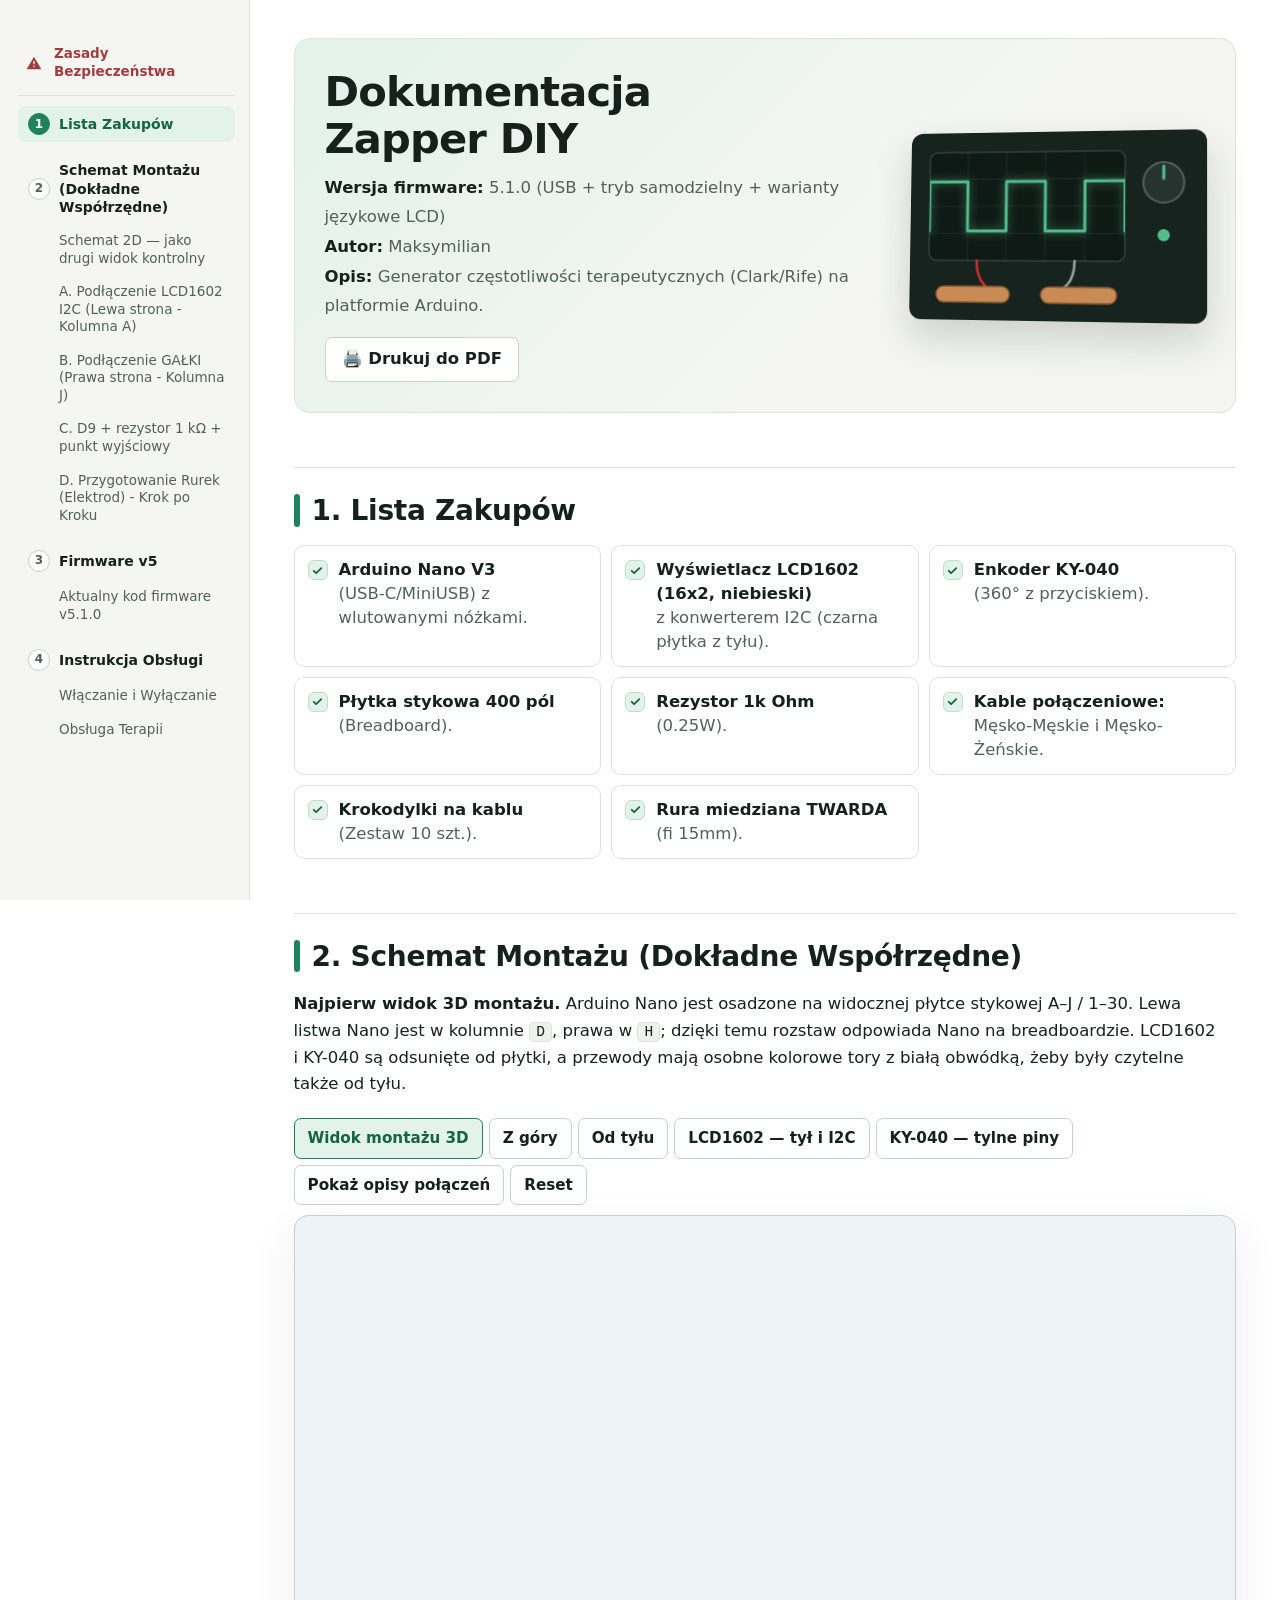
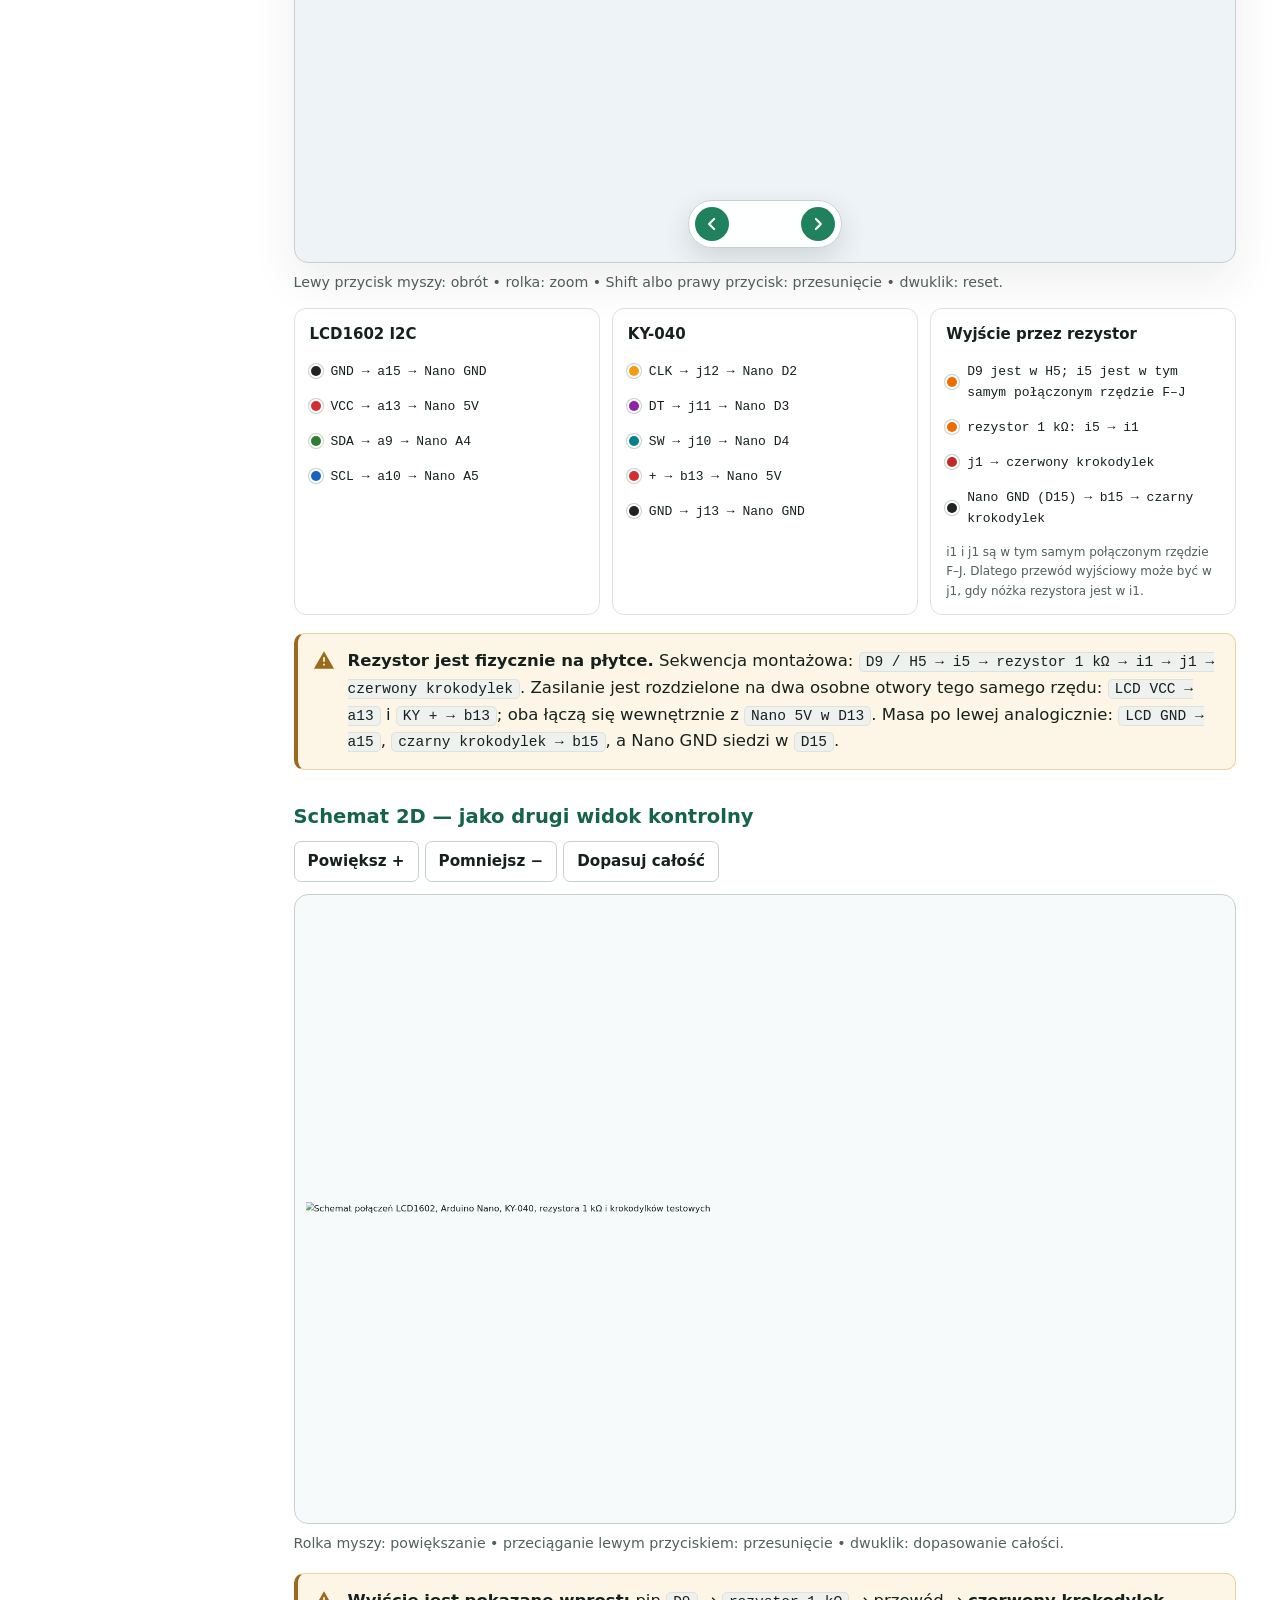
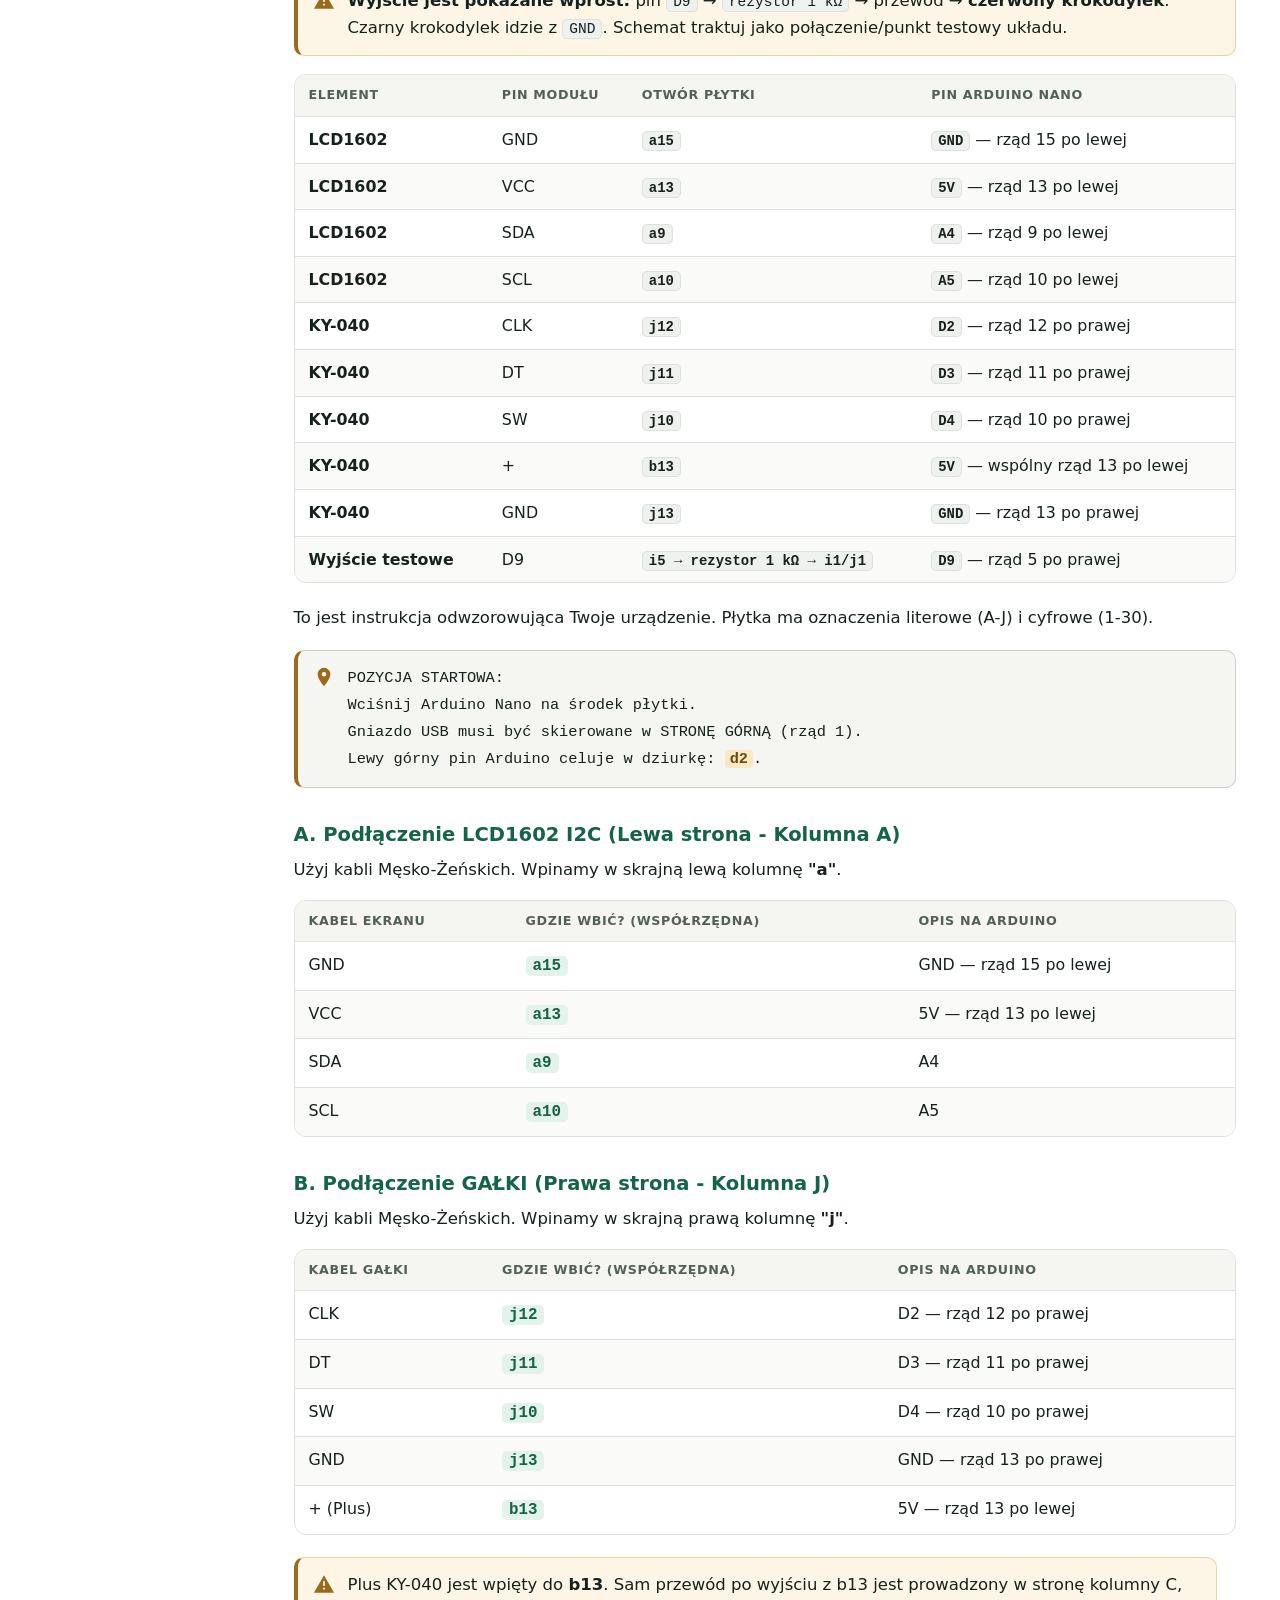
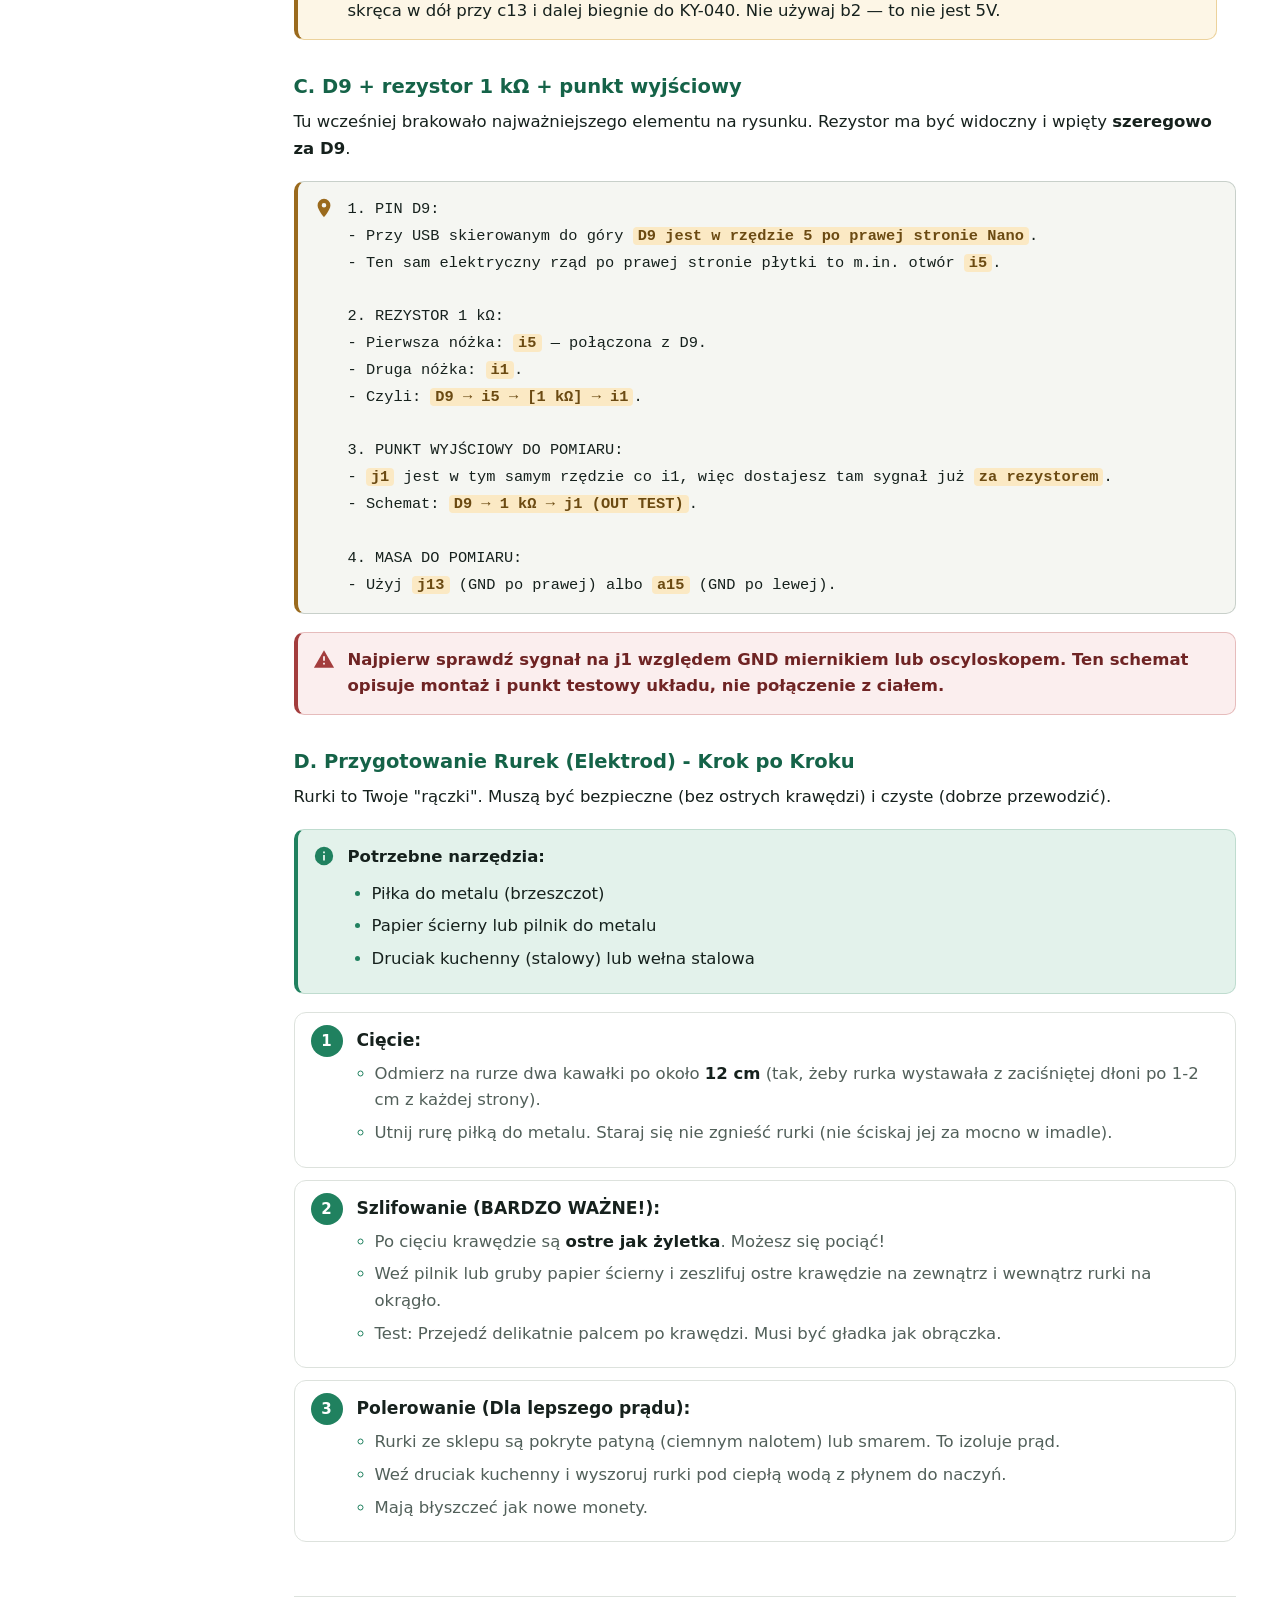
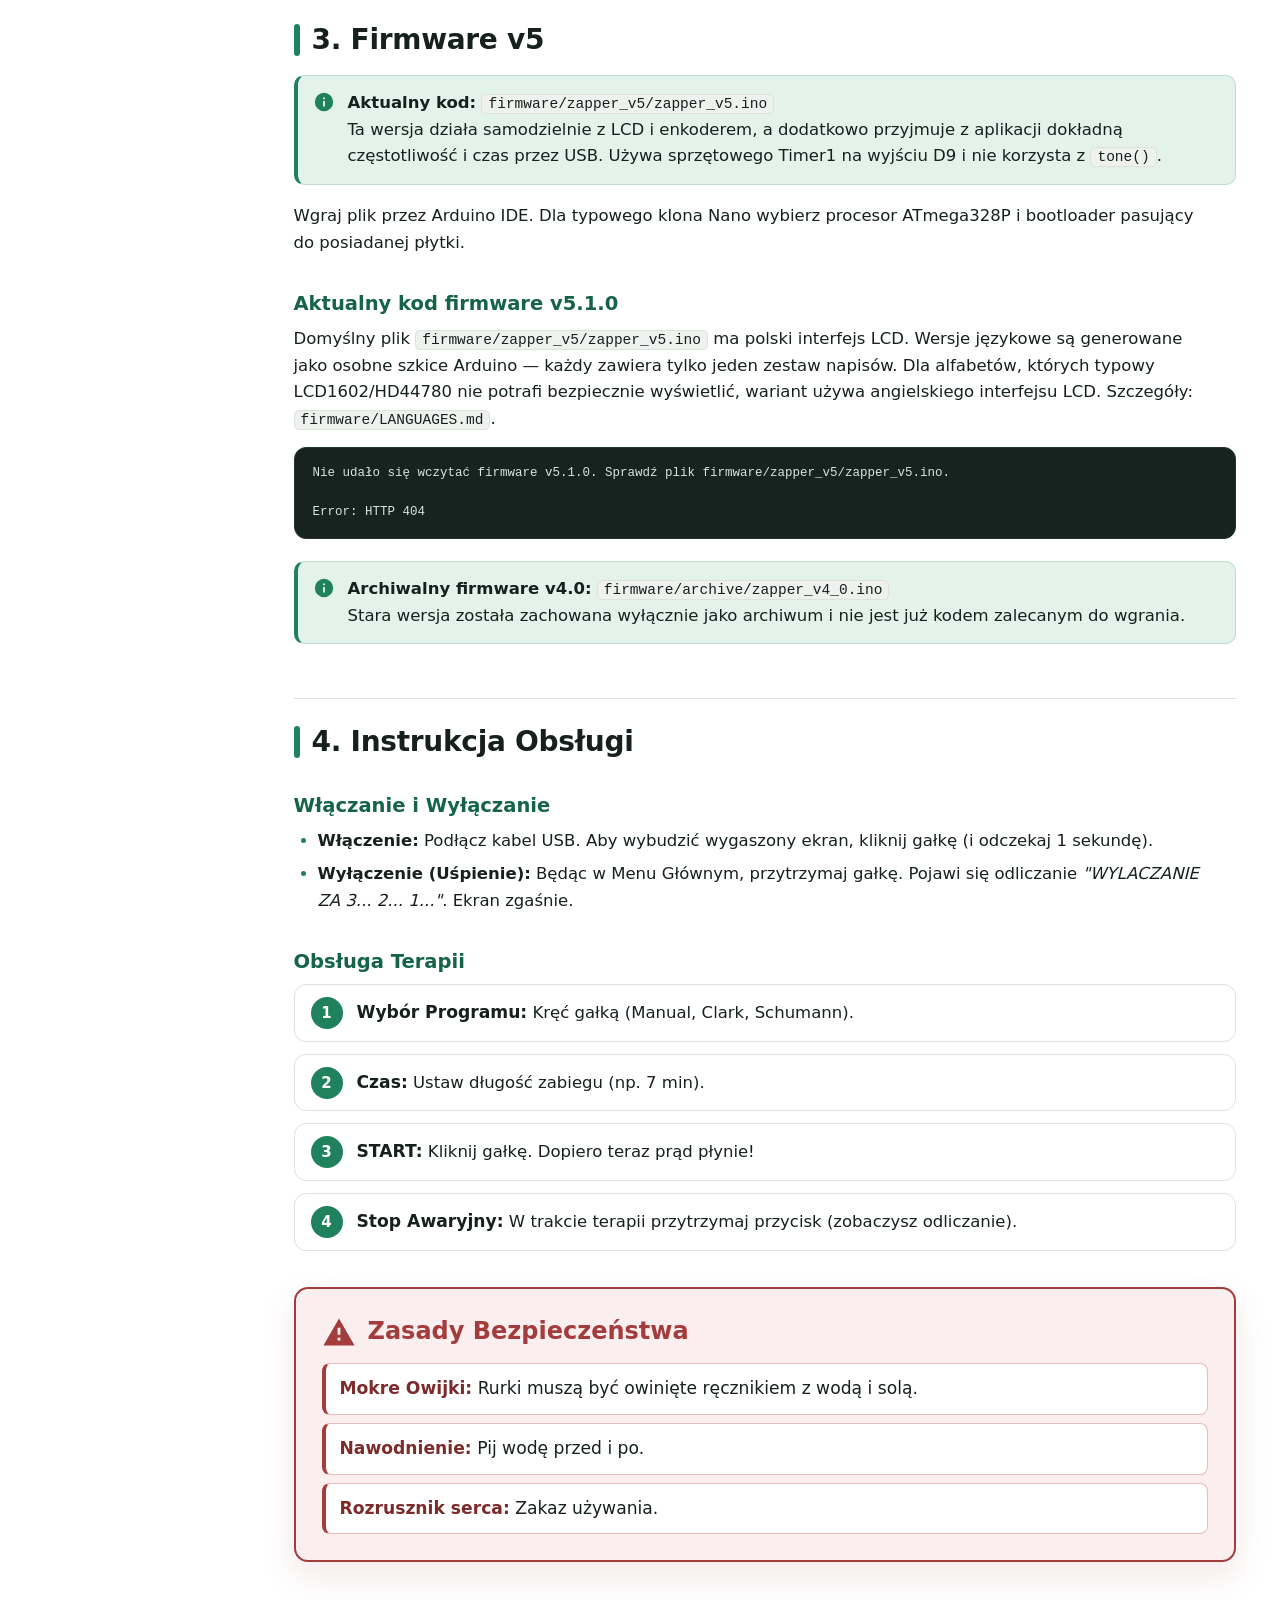
==== commit 885102c3: "Guide contents: pin the safety tab first and show tab-bar overflow In longer languages (ru, de, pl) " ====
--- a/app/instrukcja.html
+++ b/app/instrukcja.html
@@ -5,76 +5,9 @@
     <meta name="viewport" content="width=device-width, initial-scale=1.0">
     <title>Dokumentacja Zapper DIY v5.1.0</title>
     <style>
-        .assembly-controls { display:flex; flex-wrap:wrap; gap:8px; margin:12px 0; }
-        .assembly-controls button { border:1px solid #cfd8dc; background:#fff; padding:8px 12px; border-radius:6px; cursor:pointer; font-weight:600; }
-        .assembly-stage { position:relative; height:470px; overflow:hidden; border:1px solid #dfe6e9; border-radius:12px; background:linear-gradient(#f9fbfb,#eef3f4); perspective:1100px; margin:12px 0 24px; cursor:grab; user-select:none; touch-action:none; }
-        .assembly-stage.dragging { cursor:grabbing; }
-        .assembly-world { position:absolute; left:50%; top:50%; width:780px; height:380px; margin-left:-390px; margin-top:-190px; transform-style:preserve-3d; transform:translate3d(0,0,0) rotateX(54deg) rotateZ(-12deg) scale(0.92); transition:transform .12s ease; will-change:transform; }
-        .assembly-stage.dragging .assembly-world { transition:none; }
-        .assembly-help { position:absolute; left:12px; bottom:10px; z-index:10; padding:6px 9px; border-radius:6px; background:rgba(255,255,255,.9); border:1px solid #d5dee2; color:#455a64; font-size:12px; pointer-events:none; }
-        .part3d { position:absolute; box-sizing:border-box; border-radius:8px; box-shadow:0 10px 20px rgba(0,0,0,.14); font-weight:700; text-align:center; transform-style:preserve-3d; }
-        .breadboard3d { left:215px; top:70px; width:350px; height:245px; background-color:#f7f7f2; background-image:radial-gradient(circle,#8e9aa0 1.3px,transparent 1.5px); background-size:13px 13px; border:5px solid #e3e5df; }
-        .breadboard3d::after { content:"PŁYTKA STYKOWA 400 PÓL"; position:absolute; left:0; right:0; bottom:8px; color:#7b8589; font-size:12px; }
-        .nano3d { left:330px; top:105px; width:120px; height:180px; background:#1976a8; border:4px solid #115878; color:white; padding-top:62px; transform:translateZ(18px); }
-        .nano3d::before { content:"USB"; position:absolute; left:34px; top:-18px; width:48px; height:28px; line-height:28px; background:#cfd8dc; color:#37474f; border:2px solid #90a4ae; border-radius:4px; }
-        .lcd3d { left:18px; top:105px; width:180px; height:108px; background:#167d45; border:5px solid #0e5f33; color:white; padding-top:73px; transform:translateZ(26px); }
-        .lcd3d::before { content:"LCD1602 16×2"; position:absolute; left:15px; right:15px; top:14px; height:45px; line-height:45px; background:#173d91; border:4px solid #1c1c1c; color:#d9e7ff; font-family:Consolas,monospace; font-size:13px; }
-        .encoder3d { left:635px; top:112px; width:125px; height:110px; background:#296e43; border:4px solid #18512f; color:white; padding-top:76px; transform:translateZ(24px); }
-        .encoder3d::before { content:""; position:absolute; width:58px; height:58px; border-radius:50%; left:29px; top:10px; background:#9aa2a6; border:7px solid #626a6e; }
-        .wire3d { position:absolute; height:5px; border-radius:4px; transform-origin:0 50%; box-shadow:0 2px 3px rgba(0,0,0,.22); }
-        .wire3d::before, .wire3d::after { position:absolute; top:-28px; background:rgba(255,255,255,.96); border:1px solid #90a4ae; border-radius:5px; padding:2px 5px; font:700 12px Consolas,monospace; color:#263238; white-space:nowrap; box-shadow:0 1px 3px rgba(0,0,0,.15); }
-        .wire3d::before { content:attr(data-from); left:0; transform:translateX(-25%); }
-        .wire3d::after { content:attr(data-to); right:0; transform:translateX(25%); }
-        .resistor3d { position:absolute; left:530px; top:83px; width:18px; height:96px; transform:translateZ(26px); }
-        .resistor3d::before { content:""; position:absolute; left:7px; top:0; width:4px; height:96px; background:#ef6c00; }
-        .resistor3d::after { content:"1 kΩ  i5 → i1 → j1 OUT TEST"; position:absolute; left:24px; top:30px; background:#fff3e0; border:2px solid #ef6c00; color:#bf360c; border-radius:5px; padding:4px 7px; font:700 12px Consolas,monospace; white-space:nowrap; }
-        .nano-pin3d { position:absolute; z-index:8; padding:2px 5px; border-radius:4px; border:2px solid #f57f17; background:#fff59d; color:#3e2723; font:800 11px Consolas,monospace; transform:translateZ(36px); white-space:nowrap; }
-        .np-a4 { left:278px; top:179px; } .np-a5 { left:278px; top:195px; } .np-5v { left:278px; top:231px; } .np-lgnd { left:270px; top:255px; }
-        .np-d9 { left:454px; top:132px; } .np-d4 { left:454px; top:192px; } .np-d3 { left:454px; top:208px; } .np-d2 { left:454px; top:224px; } .np-rgnd { left:454px; top:240px; }
-        .w-lcd-gnd { left:194px; top:128px; width:145px; background:#222; transform:translateZ(12px) rotate(8deg); }
-        .w-lcd-vcc { left:194px; top:151px; width:150px; background:#d32f2f; transform:translateZ(13px) rotate(3deg); }
-        .w-lcd-sda { left:194px; top:177px; width:151px; background:#2e7d32; transform:translateZ(14px) rotate(-3deg); }
-        .w-lcd-scl { left:194px; top:200px; width:155px; background:#1565c0; transform:translateZ(15px) rotate(-8deg); }
-        .w-enc-clk { left:448px; top:139px; width:192px; background:#f9a825; transform:translateZ(12px) rotate(-2deg); }
-        .w-enc-dt { left:448px; top:164px; width:192px; background:#8e24aa; transform:translateZ(13px) rotate(2deg); }
-        .w-enc-sw { left:448px; top:189px; width:194px; background:#00838f; transform:translateZ(14px) rotate(5deg); }
-        .w-enc-gnd { left:448px; top:214px; width:195px; background:#222; transform:translateZ(15px) rotate(9deg); }
-        .w-enc-vcc { left:445px; top:239px; width:200px; background:#d32f2f; transform:translateZ(16px) rotate(12deg); }
-        .assembly-pinmap { display:grid; grid-template-columns:repeat(auto-fit,minmax(220px,1fr)); gap:10px; margin:14px 0 24px; }
-        .assembly-pinmap div { border:1px solid #dde4e7; border-radius:8px; padding:10px 12px; background:#fafcfc; }
-        .wiring-card { margin:18px 0 28px; border:2px solid #cfd8dc; border-radius:12px; background:#fff; overflow:hidden; }
-        .wiring-card h3 { margin:0; padding:14px 18px; border-left:0; background:#263238; color:white; }
-        .wiring-card p { padding:0 18px; }
-        .wiring-scroll { overflow-x:auto; padding:12px; }
-        .wiring-svg { display:block; width:100%; min-width:920px; height:auto; background:#f7fafb; border-radius:8px; }
-        .wiring-svg .board { fill:#f3f1e7; stroke:#b0bec5; stroke-width:3; }
-        .wiring-svg .nano { fill:#1780ad; stroke:#0f5f82; stroke-width:3; }
-        .wiring-svg .lcd { fill:#17864c; stroke:#0c6134; stroke-width:3; }
-        .wiring-svg .lcd-screen { fill:#153f94; stroke:#111; stroke-width:5; }
-        .wiring-svg .encoder { fill:#2f7548; stroke:#1c5935; stroke-width:3; }
-        .wiring-svg .knob { fill:#9aa2a6; stroke:#60686d; stroke-width:6; }
-        .wiring-svg .pin { fill:#fff; stroke:#263238; stroke-width:2; }
-        .wiring-svg .pin-used { fill:#fff59d; stroke:#f57f17; stroke-width:3; }
-        .wiring-svg .wire { fill:none; stroke-width:6; stroke-linecap:round; stroke-linejoin:round; opacity:.92; }
-        .wiring-svg .wire-gnd { stroke:#212121; }
-        .wiring-svg .wire-vcc { stroke:#d32f2f; }
-        .wiring-svg .wire-sda { stroke:#2e7d32; }
-        .wiring-svg .wire-scl { stroke:#1565c0; }
-        .wiring-svg .wire-clk { stroke:#f9a825; }
-        .wiring-svg .wire-dt { stroke:#8e24aa; }
-        .wiring-svg .wire-sw { stroke:#00838f; }
-        .wiring-svg .wire-out { stroke:#ef6c00; }
-        .wiring-svg text { font-family:Segoe UI,Arial,sans-serif; fill:#263238; }
-        .wiring-svg .small { font-size:13px; }
-        .wiring-svg .label { font-size:15px; font-weight:700; }
-        .wiring-svg .major { font-size:19px; font-weight:800; }
-        .wiring-svg .endpoint { fill:#fff; stroke:#607d8b; stroke-width:1.5; rx:5; }
-        .wiring-svg .resistor-body { fill:#d7b98a; stroke:#6d4c41; stroke-width:2; }
         .connection-table code { font-weight:700; white-space:nowrap; }
         .connection-table td:first-child { font-weight:700; }
 
-        /* Nowy, główny schemat: płaski SVG. Stary pseudo-3D zostaje w pliku tylko tymczasowo, ale nie jest wyświetlany. */
-        .assembly-note, .assembly-controls, .assembly-stage, .assembly-pinmap, .wiring-card { display:none !important; }
         .svg-wiring-toolbar { display:flex; gap:8px; flex-wrap:wrap; margin:12px 0; }
         .svg-wiring-toolbar button { border:1px solid #cfd8dc; background:#fff; padding:9px 14px; border-radius:7px; cursor:pointer; font-weight:700; }
         .svg-wiring-toolbar button:hover { background:#f1f5f6; }
@@ -156,7 +89,8 @@
             top: 0;
             height: 100vh;
             overflow-y: auto;
-            padding: clamp(18px, 3vw, 40px) 14px 24px 18px;
+            --toc-pad-top: clamp(18px, 3vw, 40px);
+            padding: var(--toc-pad-top) 14px 24px 18px;
             border-inline-end: 1px solid var(--line);
             background: var(--surface);
             scrollbar-width: thin;
@@ -209,6 +143,22 @@
             mask: var(--icon-alert) center / contain no-repeat;
         }
         .guide-toc .toc-safety > a.active { background: var(--danger-soft); color: var(--danger); }
+        /* Zasady bezpieczeństwa zawsze pierwsze i zawsze widoczne w spisie treści,
+           niezależnie od długości nagłówków w danym języku. */
+        .guide-toc .toc-safety {
+            order: -1;
+            position: sticky;
+            /* Przyklejona nad górnym odstępem kolumny, żeby przewijane pozycje
+               nie prześwitywały nad kartą bezpieczeństwa. */
+            top: calc(-1 * var(--toc-pad-top));
+            z-index: 1;
+            margin: calc(-1 * var(--toc-pad-top)) 0 8px;
+            padding-top: var(--toc-pad-top);
+            padding-bottom: 8px;
+            border-bottom: 1px solid var(--line);
+            background: var(--surface);
+        }
+        .guide-toc .toc-safety > a { padding-inline-start: 36px; }
 
         /* --- Nagłówek dokumentu --- */
         .guide-hero {
@@ -576,11 +526,39 @@
                 backdrop-filter: blur(8px);
                 scrollbar-width: none;
             }
-            .guide-toc ol { display: flex; gap: 6px; }
+            /* max-content: lista ma pełną szerokość kart, więc przyklejona karta
+               bezpieczeństwa nie „wyjeżdża” razem z węższym blokiem listy. */
+            .guide-toc ol { display: flex; gap: 6px; width: max-content; min-width: 100%; }
             .guide-toc li { flex: none; margin: 0 !important; }
             .guide-toc .toc-h3:not(.toc-safety) { display: none; }
             .guide-toc a { padding: 6px 12px 6px 8px; border: 1px solid var(--line); background: var(--paper); white-space: nowrap; }
             .guide-toc .toc-safety > a { padding-inline-start: 36px; border-color: var(--danger-line); }
+            /* Pasek przewijany poziomo: karta bezpieczeństwa przyklejona na początku,
+               a wygaszona krawędź pokazuje, że za nią są kolejne karty. */
+            .guide-toc .toc-safety {
+                top: auto;
+                margin-top: 0;
+                /* -12px = wewnętrzny odstęp paska: tło karty zakrywa też ten pas,
+                   żeby przewijane karty nie wystawały zza karty bezpieczeństwa. */
+                inset-inline-start: -12px;
+                margin-inline-start: -12px !important;
+                padding: 0;
+                padding-inline-start: 12px;
+                padding-inline-end: 6px;
+                border-bottom: 0;
+                background: #f5f6f2;
+                transition: box-shadow .15s ease;
+            }
+            .guide-toc.toc-more-start .toc-safety { box-shadow: 10px 0 10px -8px rgba(30, 40, 30, .28); }
+            [dir="rtl"] .guide-toc.toc-more-start .toc-safety { box-shadow: -10px 0 10px -8px rgba(30, 40, 30, .28); }
+            .guide-toc.toc-more-end {
+                -webkit-mask-image: linear-gradient(to right, #000 calc(100% - 48px), transparent);
+                mask-image: linear-gradient(to right, #000 calc(100% - 48px), transparent);
+            }
+            [dir="rtl"] .guide-toc.toc-more-end {
+                -webkit-mask-image: linear-gradient(to left, #000 calc(100% - 48px), transparent);
+                mask-image: linear-gradient(to left, #000 calc(100% - 48px), transparent);
+            }
             .real3d-scene, .svg-wiring-viewer { height: clamp(420px, 66vh, 680px); }
         }
         @media (max-width: 700px) {
@@ -661,6 +639,19 @@
             <button type="button" data-wiring-view="kyRear" aria-pressed="false" onclick="wiring3dView('kyRear')">KY-040 — tylne piny</button>
             <button type="button" id="wiring3dLabels" aria-pressed="false" onclick="wiring3dToggleLabels()">Pokaż opisy połączeń</button>
             <button type="button" onclick="wiring3dReset()">Reset</button>
+        </div>
+        <div id="wiring3dText" hidden>
+            <span data-k="title">Montaż · płytka + moduły</span>
+            <span data-k="subtitle">Piny LCD / KY-040: widok od tyłu</span>
+            <span data-k="i1">i1 · rezystor</span>
+            <span data-k="j1">j1 · czerwony OUT</span>
+            <span data-k="b15">b15 · czarny</span>
+            <span data-k="redLead">j1 → czerwony krokodylek</span>
+            <span data-k="blackLead">b15 → czarny krokodylek</span>
+            <span data-k="red">czerwony</span>
+            <span data-k="black">czarny</span>
+            <span data-k="kyBack">KY-040 · tył PCB</span>
+            <span data-k="rearPins">Piny / lutowanie od tyłu</span>
         </div>
         <div class="real3d-scene" id="wiring3dScene">
             <canvas id="wiring3dCanvas" tabindex="0" aria-label="Interaktywny model 3D montażu Zappera"></canvas>
@@ -711,123 +702,6 @@
     </div>
     <div class="svg-wiring-help">Rolka myszy: powiększanie • przeciąganie lewym przyciskiem: przesunięcie • dwuklik: dopasowanie całości.</div>
     <div class="svg-wiring-warning"><strong>Wyjście jest pokazane wprost:</strong> pin <code>D9</code> → <code>rezystor 1 kΩ</code> → przewód → <strong>czerwony krokodylek</strong>. Czarny krokodylek idzie z <code>GND</code>. Schemat traktuj jako połączenie/punkt testowy układu.</div>
-    <p class="assembly-note"><strong>Podgląd przestrzenny:</strong> poniższy model pokazuje rozmieszczenie Arduino Nano, LCD1602 i enkodera KY-040 oraz przebieg przewodów sterujących. To wizualizacja montażowa; dokładne piny są podane w tabelach poniżej.</p>
-    <div class="assembly-controls">
-        <button type="button" onclick="setAssemblyView('iso')">Widok 3D</button>
-        <button type="button" onclick="setAssemblyView('top')">Widok z góry</button>
-        <button type="button" onclick="setAssemblyView('front')">Widok z przodu</button>
-        <button type="button" onclick="resetAssemblyView()">Reset widoku</button>
-    </div>
-    <div class="assembly-stage" id="assemblyStage" aria-label="Interaktywny model montażu Zappera">
-        <div class="assembly-world" id="assemblyWorld">
-            <div class="part3d breadboard3d"></div>
-            <div class="part3d nano3d">ARDUINO NANO</div>
-            <div class="nano-pin3d np-a4">A4 / r9</div>
-            <div class="nano-pin3d np-a5">A5 / r10</div>
-            <div class="nano-pin3d np-5v">5V / r13</div>
-            <div class="nano-pin3d np-lgnd">GND / r15</div>
-            <div class="nano-pin3d np-d9">D9 / r5</div>
-            <div class="nano-pin3d np-d4">D4 / r10</div>
-            <div class="nano-pin3d np-d3">D3 / r11</div>
-            <div class="nano-pin3d np-d2">D2 / r12</div>
-            <div class="nano-pin3d np-rgnd">GND / r13</div>
-            <div class="part3d lcd3d">I2C: GND VCC SDA SCL</div>
-            <div class="part3d encoder3d">KY-040</div>
-            <div class="resistor3d" aria-label="Rezystor 1 kiloohm od D9 przez i5 do i1 i punktu j1"></div>
-            <div class="wire3d w-lcd-gnd" data-from="LCD GND" data-to="a15 / Nano GND"></div>
-            <div class="wire3d w-lcd-vcc" data-from="LCD VCC" data-to="a13 / Nano 5V"></div>
-            <div class="wire3d w-lcd-sda" data-from="LCD SDA" data-to="a9 / Nano A4"></div>
-            <div class="wire3d w-lcd-scl" data-from="LCD SCL" data-to="a10 / Nano A5"></div>
-            <div class="wire3d w-enc-clk" data-from="KY CLK" data-to="j12 / Nano D2"></div>
-            <div class="wire3d w-enc-dt" data-from="KY DT" data-to="j11 / Nano D3"></div>
-            <div class="wire3d w-enc-sw" data-from="KY SW" data-to="j10 / Nano D4"></div>
-            <div class="wire3d w-enc-gnd" data-from="KY GND" data-to="j13 / Nano GND"></div>
-            <div class="wire3d w-enc-vcc" data-from="KY +" data-to="b13 / Nano 5V"></div>
-        </div>
-        <div class="assembly-help">Przeciągnij: obrót • Shift/prawy: przesunięcie • rolka: zoom • dwuklik: reset</div>
-    </div>
-    <div class="assembly-pinmap">
-        <div><strong>LCD1602 I2C</strong><br><code>GND → a15 → Nano GND</code><br><code>VCC → a13 → Nano 5V</code><br><code>SDA → a9 → Nano A4</code><br><code>SCL → a10 → Nano A5</code></div>
-        <div><strong>KY-040</strong><br><code>CLK → j12 → Nano D2</code><br><code>DT → j11 → Nano D3</code><br><code>SW → j10 → Nano D4</code><br><code>+ → b13 → Nano 5V</code><br><code>GND → j13 → Nano GND</code></div>
-        <div><strong>Wyjście testowe</strong><br><code>Nano D9 → i5</code><br><code>rezystor 1 kΩ: i5 → i1</code><br><code>j1 = OUT TEST</code><br><small>Nie pomijaj rezystora.</small></div>
-    </div>
-
-    <div class="wiring-card">
-        <h3>Dokładny schemat — patrz na ten widok przy wpinaniu kabli</h3>
-        <p><strong>USB Arduino jest u góry.</strong> Każda linia kończy się na konkretnym pinie Nano. Oznaczenia <code>a9</code>, <code>j12</code> itd. są dokładnymi otworami płytki stykowej.</p>
-        <div class="wiring-scroll">
-            <svg class="wiring-svg" viewBox="0 0 1000 620" role="img" aria-label="Dokładne połączenia LCD1602, Arduino Nano, KY-040 i rezystora 1 kiloohm">
-                <rect class="board" x="250" y="55" width="500" height="520" rx="18"/>
-                <text class="major" x="500" y="592" text-anchor="middle">PŁYTKA STYKOWA — USB NANO U GÓRY</text>
-
-                <rect class="nano" x="440" y="130" width="120" height="340" rx="9"/>
-                <rect x="468" y="92" width="64" height="45" rx="5" fill="#cfd8dc" stroke="#78909c" stroke-width="3"/>
-                <text class="label" x="500" y="120" text-anchor="middle">USB</text>
-                <text class="major" x="500" y="285" text-anchor="middle" fill="white">ARDUINO</text>
-                <text class="major" x="500" y="310" text-anchor="middle" fill="white">NANO</text>
-
-                <!-- używane piny Nano: lewa strona -->
-                <circle class="pin-used" cx="430" cy="318" r="8"/><text class="label" x="415" y="323" text-anchor="end">A4 · rząd 9</text>
-                <circle class="pin-used" cx="430" cy="342" r="8"/><text class="label" x="415" y="347" text-anchor="end">A5 · rząd 10</text>
-                <circle class="pin-used" cx="430" cy="414" r="8"/><text class="label" x="415" y="419" text-anchor="end">5V · rząd 13</text>
-                <circle class="pin-used" cx="430" cy="462" r="8"/><text class="label" x="415" y="467" text-anchor="end">GND · rząd 15</text>
-
-                <!-- używane piny Nano: prawa strona -->
-                <circle class="pin-used" cx="570" cy="222" r="8"/><text class="label" x="585" y="227">D9 · rząd 5</text>
-                <circle class="pin-used" cx="570" cy="342" r="8"/><text class="label" x="585" y="347">D4 · rząd 10</text>
-                <circle class="pin-used" cx="570" cy="366" r="8"/><text class="label" x="585" y="371">D3 · rząd 11</text>
-                <circle class="pin-used" cx="570" cy="390" r="8"/><text class="label" x="585" y="395">D2 · rząd 12</text>
-                <circle class="pin-used" cx="570" cy="414" r="8"/><text class="label" x="585" y="419">GND · rząd 13</text>
-
-                <!-- LCD -->
-                <rect class="lcd" x="20" y="165" width="180" height="190" rx="8"/>
-                <rect class="lcd-screen" x="42" y="190" width="136" height="72" rx="5"/>
-                <text class="major" x="110" y="230" text-anchor="middle" fill="white">LCD1602</text>
-                <text class="small" x="110" y="285" text-anchor="middle" fill="white">I2C</text>
-                <circle class="pin" cx="200" cy="300" r="7"/><text class="label" x="188" y="305" text-anchor="end" fill="white">GND</text>
-                <circle class="pin" cx="200" cy="320" r="7"/><text class="label" x="188" y="325" text-anchor="end" fill="white">VCC</text>
-                <circle class="pin" cx="200" cy="340" r="7"/><text class="label" x="188" y="345" text-anchor="end" fill="white">SDA</text>
-                <circle class="pin" cx="200" cy="360" r="7"/><text class="label" x="188" y="365" text-anchor="end" fill="white">SCL</text>
-
-                <!-- przewody LCD -->
-                <path class="wire wire-gnd" d="M200 300 H225 V462 H430"/><text class="small" x="260" y="454">a15 → GND</text>
-                <path class="wire wire-vcc" d="M200 320 H235 V414 H430"/><text class="small" x="270" y="405">a13 → 5V</text>
-                <path class="wire wire-sda" d="M200 340 H300 V318 H430"/><text class="small" x="305" y="309">a9 → A4</text>
-                <path class="wire wire-scl" d="M200 360 H325 V342 H430"/><text class="small" x="330" y="334">a10 → A5</text>
-
-                <!-- KY-040 -->
-                <rect class="encoder" x="805" y="170" width="175" height="230" rx="8"/>
-                <circle class="knob" cx="895" cy="230" r="43"/>
-                <text class="major" x="895" y="300" text-anchor="middle" fill="white">KY-040</text>
-                <circle class="pin" cx="805" cy="320" r="7"/><text class="label" x="818" y="325" fill="white">CLK</text>
-                <circle class="pin" cx="805" cy="340" r="7"/><text class="label" x="818" y="345" fill="white">DT</text>
-                <circle class="pin" cx="805" cy="360" r="7"/><text class="label" x="818" y="365" fill="white">SW</text>
-                <circle class="pin" cx="805" cy="380" r="7"/><text class="label" x="818" y="385" fill="white">+</text>
-                <circle class="pin" cx="805" cy="400" r="7"/><text class="label" x="818" y="405" fill="white">GND</text>
-
-                <!-- przewody KY-040 -->
-                <path class="wire wire-clk" d="M805 320 H735 V390 H570"/><text class="small" x="690" y="382">j12 → D2</text>
-                <path class="wire wire-dt" d="M805 340 H715 V366 H570"/><text class="small" x="670" y="358">j11 → D3</text>
-                <path class="wire wire-sw" d="M805 360 H695 V342 H570"/><text class="small" x="650" y="334">j10 → D4</text>
-                <path class="wire wire-gnd" d="M805 400 H675 V414 H570"/><text class="small" x="650" y="435">j13 → GND</text>
-                <path class="wire wire-vcc" d="M805 380 H785 V520 H390 V414 H430"/><text class="small" x="545" y="512">b13 → 5V</text>
-
-                <!-- rezystor 1 kΩ i wyjście testowe -->
-                <path class="wire wire-out" d="M570 222 H670 V205"/>
-                <rect class="resistor-body" x="656" y="155" width="28" height="50" rx="8"/>
-                <path class="wire wire-out" d="M670 155 V125 H755"/>
-                <circle cx="670" cy="222" r="7" fill="#ffcc80" stroke="#ef6c00" stroke-width="3"/>
-                <circle cx="670" cy="125" r="7" fill="#ffcc80" stroke="#ef6c00" stroke-width="3"/>
-                <rect class="endpoint" x="752" y="103" width="132" height="44"/>
-                <text class="label" x="818" y="121" text-anchor="middle">j1 = OUT TEST</text>
-                <text class="small" x="818" y="139" text-anchor="middle">punkt pomiarowy</text>
-                <text class="label" x="690" y="178">1 kΩ</text>
-                <text class="small" x="680" y="239">i5</text>
-                <text class="small" x="680" y="118">i1</text>
-            </svg>
-        </div>
-    </div>
-
     <div class="table-wrap"><table class="connection-table">
         <tr><th>Element</th><th>Pin modułu</th><th>Otwór płytki</th><th>Pin Arduino Nano</th></tr>
         <tr><td>LCD1602</td><td>GND</td><td><code>a15</code></td><td><code>GND</code> — rząd 15 po lewej</td></tr>
@@ -1494,125 +1368,6 @@
     requestAnimationFrame(fitToViewer);
 })();
 
-(function () {
-    const stage = document.getElementById('assemblyStage');
-    const world = document.getElementById('assemblyWorld');
-    if (!stage || !world) return;
-
-    const state = {
-        rotX: 54,
-        rotZ: -12,
-        scale: 0.92,
-        panX: 0,
-        panY: 0,
-        dragging: false,
-        panning: false,
-        pointerId: null,
-        lastX: 0,
-        lastY: 0
-    };
-
-    function clamp(value, min, max) {
-        return Math.max(min, Math.min(max, value));
-    }
-
-    function applyTransform() {
-        world.style.transform =
-            'translate3d(' + state.panX + 'px,' + state.panY + 'px,0) ' +
-            'rotateX(' + state.rotX + 'deg) ' +
-            'rotateZ(' + state.rotZ + 'deg) ' +
-            'scale(' + state.scale + ')';
-    }
-
-    window.setAssemblyView = function (view) {
-        state.panX = 0;
-        state.panY = 0;
-        state.scale = 0.92;
-        if (view === 'top') {
-            state.rotX = 0;
-            state.rotZ = 0;
-        } else if (view === 'front') {
-            state.rotX = 72;
-            state.rotZ = 0;
-        } else {
-            state.rotX = 54;
-            state.rotZ = -12;
-        }
-        applyTransform();
-    };
-
-    window.resetAssemblyView = function () {
-        state.rotX = 54;
-        state.rotZ = -12;
-        state.scale = 0.92;
-        state.panX = 0;
-        state.panY = 0;
-        applyTransform();
-    };
-
-    stage.addEventListener('contextmenu', function (event) {
-        event.preventDefault();
-    });
-
-    stage.addEventListener('pointerdown', function (event) {
-        state.dragging = true;
-        state.panning = event.button === 2 || event.shiftKey;
-        state.pointerId = event.pointerId;
-        state.lastX = event.clientX;
-        state.lastY = event.clientY;
-        stage.classList.add('dragging');
-        stage.setPointerCapture(event.pointerId);
-        event.preventDefault();
-    });
-
-    stage.addEventListener('pointermove', function (event) {
-        if (!state.dragging || event.pointerId !== state.pointerId) return;
-        const dx = event.clientX - state.lastX;
-        const dy = event.clientY - state.lastY;
-        state.lastX = event.clientX;
-        state.lastY = event.clientY;
-
-        if (state.panning || event.shiftKey) {
-            state.panX += dx;
-            state.panY += dy;
-        } else {
-            state.rotZ += dx * 0.45;
-            state.rotX = clamp(state.rotX - dy * 0.45, -85, 85);
-        }
-        applyTransform();
-        event.preventDefault();
-    });
-
-    function endDrag(event) {
-        if (!state.dragging) return;
-        if (event && state.pointerId !== null && event.pointerId !== state.pointerId) return;
-        state.dragging = false;
-        state.panning = false;
-        stage.classList.remove('dragging');
-        if (event && stage.hasPointerCapture && stage.hasPointerCapture(event.pointerId)) {
-            stage.releasePointerCapture(event.pointerId);
-        }
-        state.pointerId = null;
-    }
-
-    stage.addEventListener('pointerup', endDrag);
-    stage.addEventListener('pointercancel', endDrag);
-
-    stage.addEventListener('wheel', function (event) {
-        const factor = event.deltaY < 0 ? 1.08 : 0.92;
-        state.scale = clamp(state.scale * factor, 0.45, 1.8);
-        applyTransform();
-        event.preventDefault();
-    }, { passive: false });
-
-    stage.addEventListener('dblclick', function (event) {
-        window.resetAssemblyView();
-        event.preventDefault();
-    });
-
-    applyTransform();
-})();
-
 (async function loadCurrentFirmware() {
     const target = document.getElementById('firmware-current-code');
     if (!target) return;
@@ -1687,14 +1442,56 @@
         current = active;
         const link = links.get(active);
         link.classList.add('active');
-        // Przewijamy tylko sam pasek/kolumnę spisu, nigdy stronę.
-        const horizontal = toc.scrollWidth > toc.clientWidth;
-        if (horizontal) toc.scrollLeft = link.offsetLeft - toc.clientWidth / 2 + link.offsetWidth / 2;
-        else toc.scrollTop = link.offsetTop - toc.clientHeight / 2;
-    }
+        // Przewijamy tylko sam pasek/kolumnę spisu, nigdy stronę. Liczymy z
+        // getBoundingClientRect, więc działa też w RTL (ujemne scrollLeft).
+        // W wąskim pasku podrozdziały (h3) są ukryte — pokazujemy ich rozdział.
+        let shown = link;
+        for (let i = headings.indexOf(active); i >= 0 && !shown.getClientRects().length; i--) shown = links.get(headings[i]);
+        const tocBox = toc.getBoundingClientRect();
+        const linkBox = shown.getBoundingClientRect();
+        if (isHorizontal()) {
+            // Środkujemy w obszarze obok przyklejonej karty bezpieczeństwa, żeby
+            // aktywna karta nigdy nie chowała się pod nią.
+            const rtl = getComputedStyle(toc).direction === 'rtl';
+            let start = tocBox.left, end = tocBox.right;
+            const pinned = list.querySelector('.toc-safety');
+            if (pinned && !pinned.contains(shown)) {
+                const pinnedBox = pinned.getBoundingClientRect();
+                if (rtl) end = pinnedBox.left; else start = pinnedBox.right;
+            }
+            // Karta szersza niż wolne miejsce: pokazujemy jej początek tuż obok
+            // karty bezpieczeństwa zamiast środka.
+            if (linkBox.width > end - start - 12) toc.scrollLeft += rtl ? linkBox.right - (end - 6) : linkBox.left - (start + 6);
+            else toc.scrollLeft += (linkBox.left + linkBox.width / 2) - (start + end) / 2;
+        }
+        else toc.scrollTop += (linkBox.top + linkBox.height / 2) - (tocBox.top + tocBox.height / 2);
+        edges();
+    }
+    function isHorizontal() { return toc.scrollWidth > toc.clientWidth + 1; }
+    // Wskaźniki przepełnienia paska: cień przy przyklejonej karcie bezpieczeństwa
+    // (coś schowało się pod nią) i wygaszona krawędź końcowa (są dalsze karty).
+    function edges() {
+        const horizontal = isHorizontal();
+        const offset = Math.abs(toc.scrollLeft);
+        toc.classList.toggle('toc-more-start', horizontal && offset > 1);
+        toc.classList.toggle('toc-more-end', horizontal && offset + toc.clientWidth < toc.scrollWidth - 1);
+    }
+    toc.addEventListener('scroll', edges, { passive: true });
+    // Kółko myszy nad paskiem przewija karty w poziomie zamiast strony.
+    toc.addEventListener('wheel', function (event) {
+        if (!isHorizontal() || Math.abs(event.deltaX) > Math.abs(event.deltaY)) return;
+        const rtl = getComputedStyle(toc).direction === 'rtl';
+        const before = toc.scrollLeft;
+        toc.scrollLeft += rtl ? -event.deltaY : event.deltaY;
+        // Na końcu paska oddajemy kółko stronie.
+        if (toc.scrollLeft !== before) event.preventDefault();
+    }, { passive: false });
     window.addEventListener('scroll', function () { if (!queued) { queued = true; requestAnimationFrame(spy); } }, { passive: true });
-    window.addEventListener('resize', spy);
+    window.addEventListener('resize', function () { spy(); edges(); });
+    // Tłumaczenie zmienia długość kart — odśwież wskaźniki po każdej podmianie tekstu.
+    new MutationObserver(edges).observe(list, { childList: true, characterData: true, subtree: true });
     spy();
+    edges();
 })();
 </script>
 <script src="/wiring3d.js"></script>
